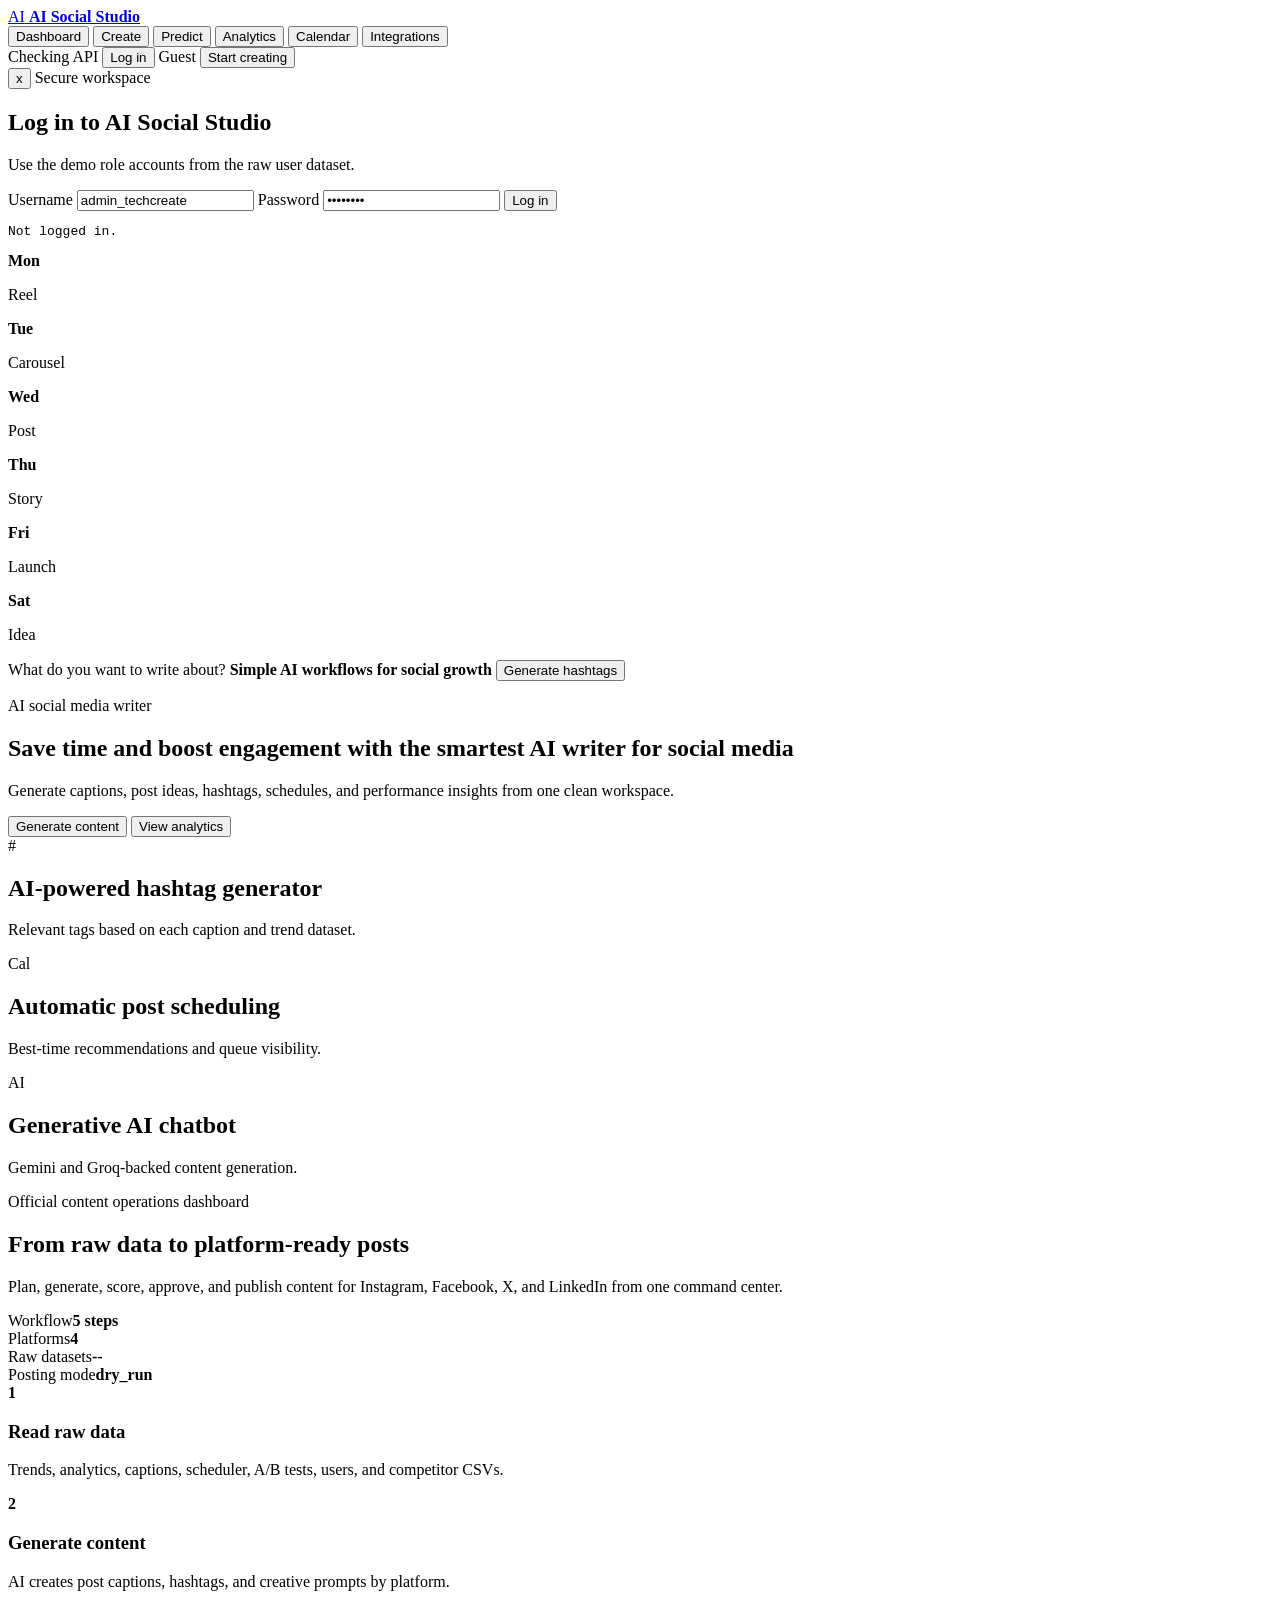
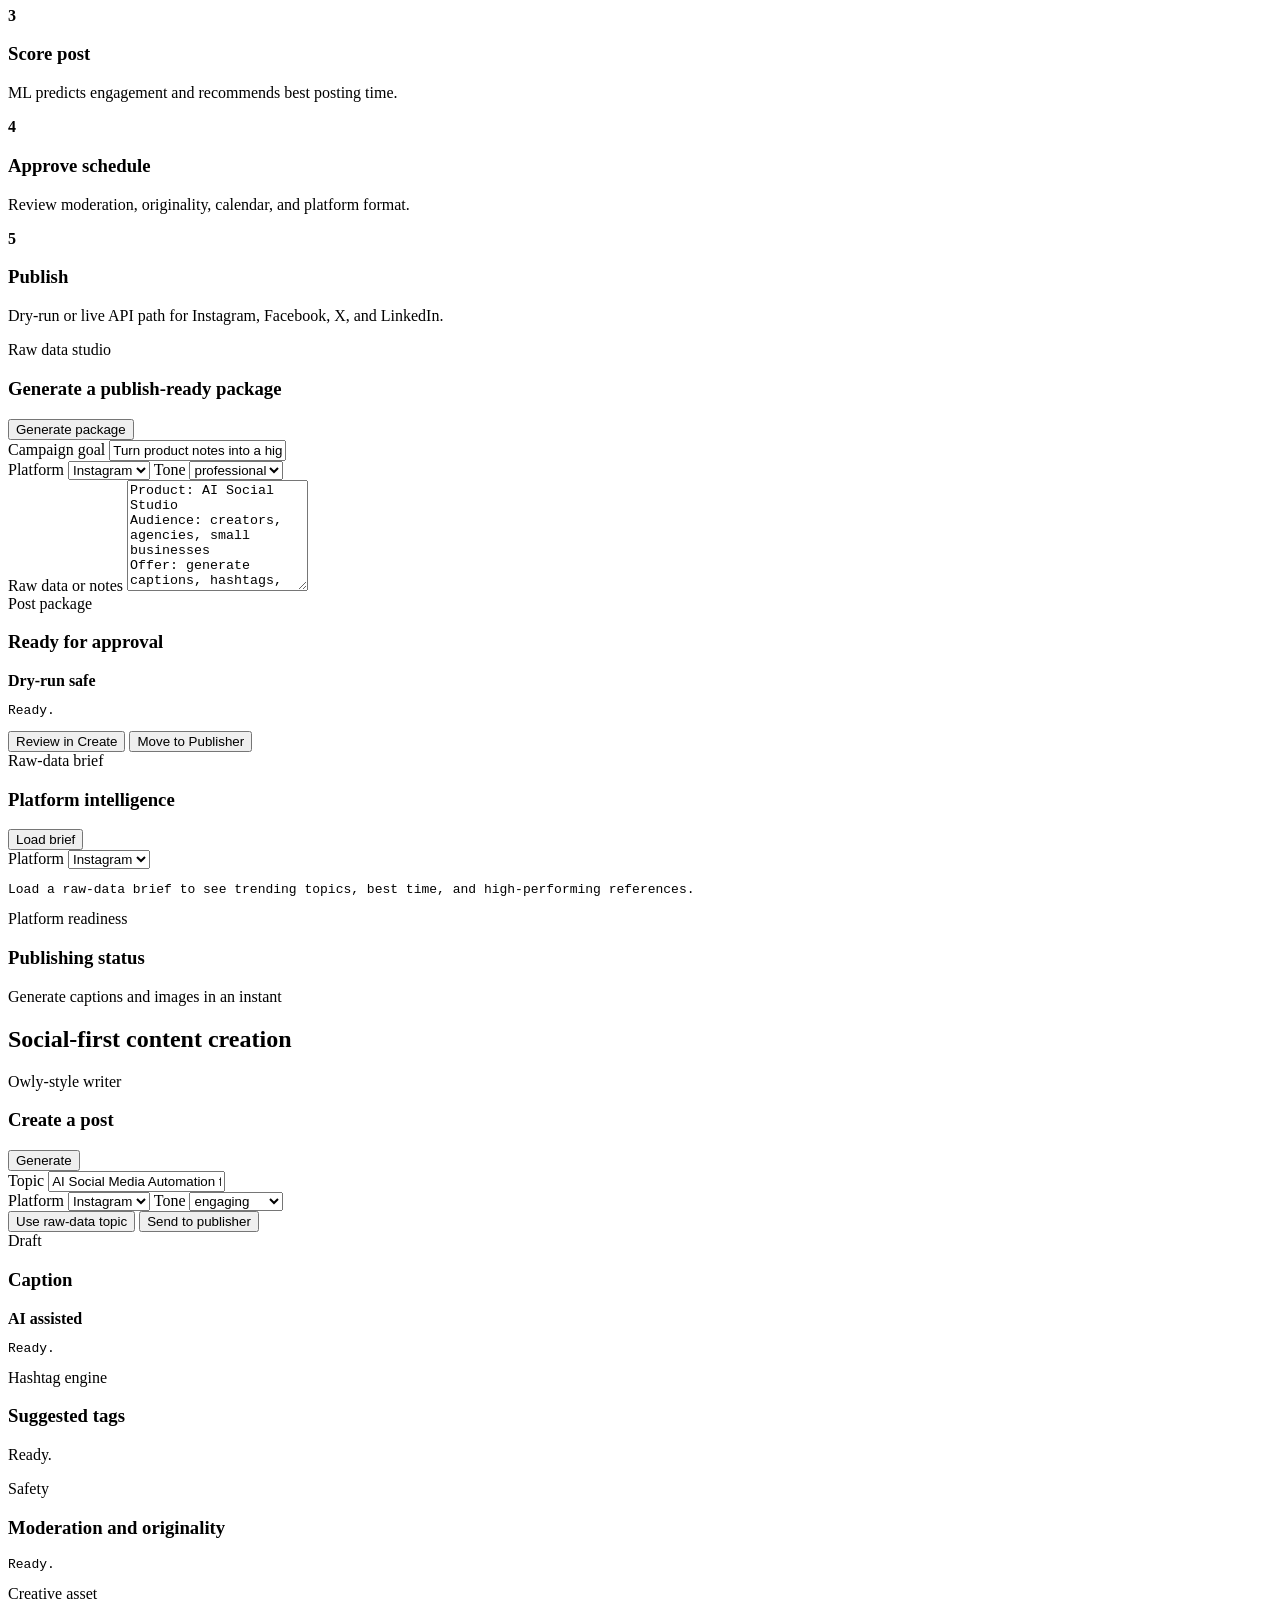
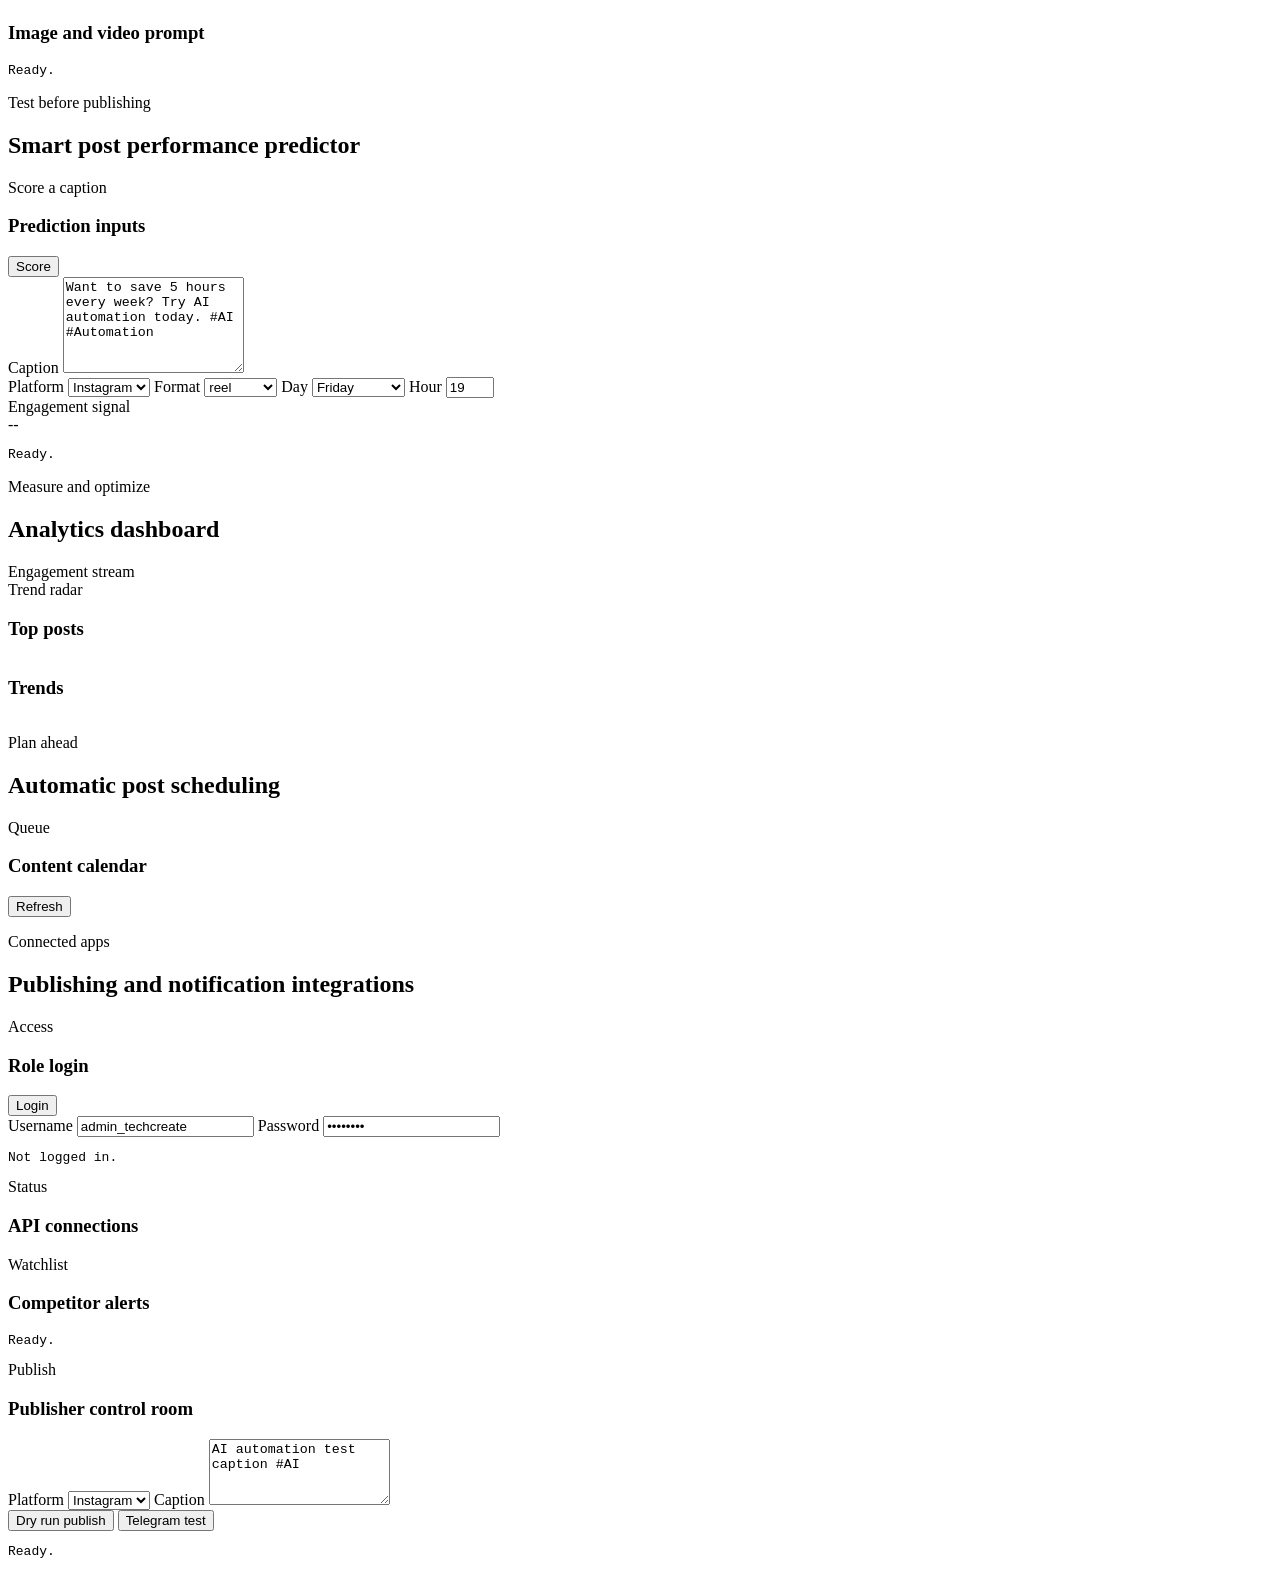
==== frontend/index.html @ d2c16a40 "Update dashboard raw-data publishing workflow" ====
<!doctype html>
<html lang="en">
  <head>
    <meta charset="utf-8" />
    <meta name="viewport" content="width=device-width, initial-scale=1" />
    <title>AI Social Media Automation</title>
    <link rel="stylesheet" href="/static/styles.css" />
  </head>
  <body>
    <header class="topbar">
      <a class="brand" href="#generate" aria-label="AI Social Studio">
        <span class="brand-mark">AI</span>
        <strong>AI Social Studio</strong>
      </a>
      <nav class="tabs" aria-label="Workspace tabs">
        <button class="tab active" data-tab="dashboard">Dashboard</button>
        <button class="tab" data-tab="generate">Create</button>
        <button class="tab" data-tab="predict">Predict</button>
        <button class="tab" data-tab="analytics">Analytics</button>
        <button class="tab" data-tab="calendar">Calendar</button>
        <button class="tab" data-tab="admin">Integrations</button>
      </nav>
      <div class="top-actions">
        <span class="api-pill" id="apiStatus">Checking API</span>
        <button class="ghost small" id="loginOpen">Log in</button>
        <span class="user-pill" id="userPill">Guest</span>
        <button class="primary-link" data-jump="generate">Start creating</button>
      </div>
    </header>

    <section class="login-modal" id="loginModal" aria-hidden="true">
      <form class="login-card" id="topLoginForm">
        <button type="button" class="close-login" id="loginClose" aria-label="Close login">x</button>
        <span class="label">Secure workspace</span>
        <h2>Log in to AI Social Studio</h2>
        <p>Use the demo role accounts from the raw user dataset.</p>
        <label>
          Username
          <input name="username" value="admin_techcreate" />
        </label>
        <label>
          Password
          <input name="password" type="password" value="admin123" />
        </label>
        <button type="submit" class="cta">Log in</button>
        <pre id="topLoginOutput">Not logged in.</pre>
      </form>
    </section>

    <main>
      <section class="hero">
        <div class="hero-art" aria-hidden="true">
          <div class="calendar-board">
            <div class="mini-toolbar">
              <span></span><span></span><span></span>
            </div>
            <div class="calendar-grid">
              <article><strong>Mon</strong><p>Reel</p></article>
              <article><strong>Tue</strong><p>Carousel</p></article>
              <article><strong>Wed</strong><p>Post</p></article>
              <article><strong>Thu</strong><p>Story</p></article>
              <article><strong>Fri</strong><p>Launch</p></article>
              <article><strong>Sat</strong><p>Idea</p></article>
            </div>
          </div>
          <div class="composer-card">
            <span>What do you want to write about?</span>
            <strong>Simple AI workflows for social growth</strong>
            <button>Generate hashtags</button>
          </div>
        </div>
        <div class="hero-copy">
          <p class="eyebrow">AI social media writer</p>
          <h1>Save time and boost engagement with the smartest AI writer for social media</h1>
          <p>
            Generate captions, post ideas, hashtags, schedules, and performance insights from one clean workspace.
          </p>
          <div class="hero-actions">
            <button class="cta" data-jump="generate">Generate content</button>
            <button class="ghost" data-jump="analytics">View analytics</button>
          </div>
        </div>
      </section>

      <section class="feature-strip" aria-label="Core tools">
        <article>
          <span class="feature-icon">#</span>
          <h2>AI-powered hashtag generator</h2>
          <p>Relevant tags based on each caption and trend dataset.</p>
        </article>
        <article>
          <span class="feature-icon">Cal</span>
          <h2>Automatic post scheduling</h2>
          <p>Best-time recommendations and queue visibility.</p>
        </article>
        <article>
          <span class="feature-icon">AI</span>
          <h2>Generative AI chatbot</h2>
          <p>Gemini and Groq-backed content generation.</p>
        </article>
      </section>

      <section class="workspace active" id="dashboard">
        <div class="section-title">
          <p class="eyebrow">Official content operations dashboard</p>
          <h2>From raw data to platform-ready posts</h2>
          <p>Plan, generate, score, approve, and publish content for Instagram, Facebook, X, and LinkedIn from one command center.</p>
        </div>
        <div class="metric-strip">
          <article class="metric"><span>Workflow</span><strong>5 steps</strong><em></em></article>
          <article class="metric"><span>Platforms</span><strong>4</strong><em></em></article>
          <article class="metric"><span>Raw datasets</span><strong id="datasetCount">--</strong><em></em></article>
          <article class="metric"><span>Posting mode</span><strong id="postingMode">dry_run</strong><em></em></article>
        </div>
        <div class="workflow-grid">
          <article class="workflow-card"><b>1</b><h3>Read raw data</h3><p>Trends, analytics, captions, scheduler, A/B tests, users, and competitor CSVs.</p></article>
          <article class="workflow-card"><b>2</b><h3>Generate content</h3><p>AI creates post captions, hashtags, and creative prompts by platform.</p></article>
          <article class="workflow-card"><b>3</b><h3>Score post</h3><p>ML predicts engagement and recommends best posting time.</p></article>
          <article class="workflow-card"><b>4</b><h3>Approve schedule</h3><p>Review moderation, originality, calendar, and platform format.</p></article>
          <article class="workflow-card"><b>5</b><h3>Publish</h3><p>Dry-run or live API path for Instagram, Facebook, X, and LinkedIn.</p></article>
        </div>
        <div class="split-grid command-grid">
          <form class="tool-card form-card command-card" id="rawPostForm">
            <div class="card-head">
              <div>
                <span>Raw data studio</span>
                <h3>Generate a publish-ready package</h3>
              </div>
              <button type="submit" class="cta small">Generate package</button>
            </div>
            <label>
              Campaign goal
              <input name="campaign_goal" value="Turn product notes into a high-engagement social post" />
            </label>
            <div class="grid-2">
              <label>
                Platform
                <select name="platform">
                  <option>Instagram</option>
                  <option>Facebook</option>
                  <option>X</option>
                  <option>LinkedIn</option>
                </select>
              </label>
              <label>
                Tone
                <select name="tone">
                  <option>professional</option>
                  <option>engaging</option>
                  <option>casual</option>
                  <option>motivational</option>
                </select>
              </label>
            </div>
            <label>
              Raw data or notes
              <textarea name="raw_text" rows="7">Product: AI Social Studio
Audience: creators, agencies, small businesses
Offer: generate captions, hashtags, image prompts, best posting time, and dry-run publishing from raw campaign notes
Proof: saves planning time and uses analytics/trend CSV data</textarea>
            </label>
          </form>
          <article class="tool-card output-card command-output">
            <div class="card-head">
              <div>
                <span>Post package</span>
                <h3>Ready for approval</h3>
              </div>
              <b class="status-chip">Dry-run safe</b>
            </div>
            <pre id="rawPostOutput">Ready.</pre>
            <div class="inline-actions package-actions">
              <button type="button" class="ghost small" id="reviewPackageButton">Review in Create</button>
              <button type="button" class="ghost small" id="publishPackageButton">Move to Publisher</button>
            </div>
          </article>
        </div>
        <div class="split-grid dashboard-split">
          <article class="tool-card">
            <div class="card-head">
              <div>
                <span>Raw-data brief</span>
                <h3>Platform intelligence</h3>
              </div>
              <button id="loadBriefButton" class="cta small">Load brief</button>
            </div>
            <label>
              Platform
              <select id="briefPlatform">
                <option>Instagram</option>
                <option>Facebook</option>
                <option>X</option>
                <option>LinkedIn</option>
              </select>
            </label>
            <pre id="briefOutput">Load a raw-data brief to see trending topics, best time, and high-performing references.</pre>
          </article>
          <article class="tool-card">
            <span class="label">Platform readiness</span>
            <h3>Publishing status</h3>
            <div class="platform-grid" id="platformReadiness"></div>
          </article>
        </div>
      </section>

      <section class="workspace" id="generate">
        <div class="section-title">
          <p class="eyebrow">Generate captions and images in an instant</p>
          <h2>Social-first content creation</h2>
        </div>
        <div class="split-grid">
          <form class="tool-card form-card" id="generateForm">
            <div class="card-head">
              <div>
                <span>Owly-style writer</span>
                <h3>Create a post</h3>
              </div>
              <button type="submit" class="cta small">Generate</button>
            </div>
            <label>
              Topic
              <input name="topic" value="AI Social Media Automation for creators" required />
            </label>
            <div class="grid-2">
              <label>
                Platform
                <select name="platform">
                  <option>Instagram</option>
                  <option>Facebook</option>
                  <option>X</option>
                  <option>LinkedIn</option>
                </select>
              </label>
              <label>
                Tone
                <select name="tone">
                  <option>engaging</option>
                  <option>professional</option>
                  <option>casual</option>
                  <option>motivational</option>
                </select>
              </label>
            </div>
            <div class="inline-actions">
              <button type="button" class="ghost small" id="useBriefButton">Use raw-data topic</button>
              <button type="button" class="ghost small" id="copyToPublisherButton">Send to publisher</button>
            </div>
          </form>

          <article class="tool-card output-card">
            <div class="card-head">
              <div>
                <span>Draft</span>
                <h3>Caption</h3>
              </div>
              <b class="status-chip">AI assisted</b>
            </div>
            <pre id="captionOutput">Ready.</pre>
          </article>
        </div>

        <div class="card-grid">
          <article class="tool-card">
            <span class="label">Hashtag engine</span>
            <h3>Suggested tags</h3>
            <p id="hashtagOutput">Ready.</p>
          </article>
          <article class="tool-card">
            <span class="label">Safety</span>
            <h3>Moderation and originality</h3>
            <pre id="safetyOutput">Ready.</pre>
          </article>
          <article class="tool-card wide">
            <span class="label">Creative asset</span>
            <h3>Image and video prompt</h3>
            <pre id="imagePromptOutput">Ready.</pre>
          </article>
        </div>
      </section>

      <section class="workspace" id="predict">
        <div class="section-title">
          <p class="eyebrow">Test before publishing</p>
          <h2>Smart post performance predictor</h2>
        </div>
        <div class="split-grid">
          <form class="tool-card form-card" id="predictForm">
            <div class="card-head">
              <div>
                <span>Score a caption</span>
                <h3>Prediction inputs</h3>
              </div>
              <button type="submit" class="cta small">Score</button>
            </div>
            <label>
              Caption
              <textarea name="caption" rows="6">Want to save 5 hours every week? Try AI automation today. #AI #Automation</textarea>
            </label>
            <div class="grid-4">
              <label>
                Platform
                <select name="platform">
                  <option>Instagram</option>
                  <option>Facebook</option>
                  <option>X</option>
                  <option>LinkedIn</option>
                </select>
              </label>
              <label>
                Format
                <select name="content_type">
                  <option>reel</option>
                  <option>carousel</option>
                  <option>image</option>
                  <option>video</option>
                  <option>text</option>
                </select>
              </label>
              <label>
                Day
                <select name="day_of_week">
                  <option>Friday</option>
                  <option>Monday</option>
                  <option>Tuesday</option>
                  <option>Wednesday</option>
                  <option>Thursday</option>
                  <option>Saturday</option>
                  <option>Sunday</option>
                </select>
              </label>
              <label>
                Hour
                <input name="hour_posted" type="number" min="0" max="23" value="19" />
              </label>
            </div>
          </form>
          <article class="tool-card score-card">
            <span class="label">Engagement signal</span>
            <div class="score-ring" id="predictionGauge"><span>--</span></div>
            <pre id="predictionOutput">Ready.</pre>
          </article>
        </div>
      </section>

      <section class="workspace" id="analytics">
        <div class="section-title">
          <p class="eyebrow">Measure and optimize</p>
          <h2>Analytics dashboard</h2>
        </div>
        <div class="metric-strip" id="metricStrip"></div>
        <div class="split-grid">
          <article class="tool-card">
            <span class="label">Engagement stream</span>
            <div class="bar-visual" id="engagementBars"></div>
          </article>
          <article class="tool-card">
            <span class="label">Trend radar</span>
            <div class="trend-cloud" id="trendCloud"></div>
          </article>
        </div>
        <div class="card-grid">
          <article class="tool-card wide">
            <h3>Top posts</h3>
            <div class="table-wrap"><table id="topPostsTable"></table></div>
          </article>
          <article class="tool-card wide">
            <h3>Trends</h3>
            <div class="table-wrap"><table id="trendsTable"></table></div>
          </article>
        </div>
      </section>

      <section class="workspace" id="calendar">
        <div class="section-title">
          <p class="eyebrow">Plan ahead</p>
          <h2>Automatic post scheduling</h2>
        </div>
        <article class="tool-card">
          <div class="card-head">
            <div>
              <span>Queue</span>
              <h3>Content calendar</h3>
            </div>
            <button id="refreshCalendar" class="ghost small">Refresh</button>
          </div>
          <div class="calendar-lane" id="calendarLane"></div>
          <div class="table-wrap"><table id="calendarTable"></table></div>
        </article>
      </section>

      <section class="workspace" id="admin">
        <div class="section-title">
          <p class="eyebrow">Connected apps</p>
          <h2>Publishing and notification integrations</h2>
        </div>
        <div class="card-grid">
          <form class="tool-card" id="loginForm">
            <div class="card-head">
              <div>
                <span>Access</span>
                <h3>Role login</h3>
              </div>
              <button type="submit" class="cta small">Login</button>
            </div>
            <div class="grid-2">
              <label>
                Username
                <input name="username" value="admin_techcreate" />
              </label>
              <label>
                Password
                <input name="password" type="password" value="admin123" />
              </label>
            </div>
            <pre id="loginOutput">Not logged in.</pre>
          </form>
          <article class="tool-card">
            <span class="label">Status</span>
            <h3>API connections</h3>
            <div class="integration-grid" id="integrationStatus"></div>
          </article>
          <article class="tool-card">
            <span class="label">Watchlist</span>
            <h3>Competitor alerts</h3>
            <pre id="competitorOutput">Ready.</pre>
          </article>
          <article class="tool-card wide">
            <span class="label">Publish</span>
            <h3>Publisher control room</h3>
            <label>
              Platform
              <select id="publishPlatform">
                <option>Instagram</option>
                <option>Facebook</option>
                <option>X</option>
                <option>LinkedIn</option>
              </select>
            </label>
            <label>
              Caption
              <textarea id="publishCaption" rows="4">AI automation test caption #AI</textarea>
            </label>
            <div class="inline-actions">
              <button id="publishButton" class="cta small">Dry run publish</button>
              <button id="telegramButton" class="ghost small">Telegram test</button>
            </div>
            <pre id="publishOutput">Ready.</pre>
          </article>
        </div>
      </section>
    </main>

    <script src="/static/app.js"></script>
  </body>
</html>
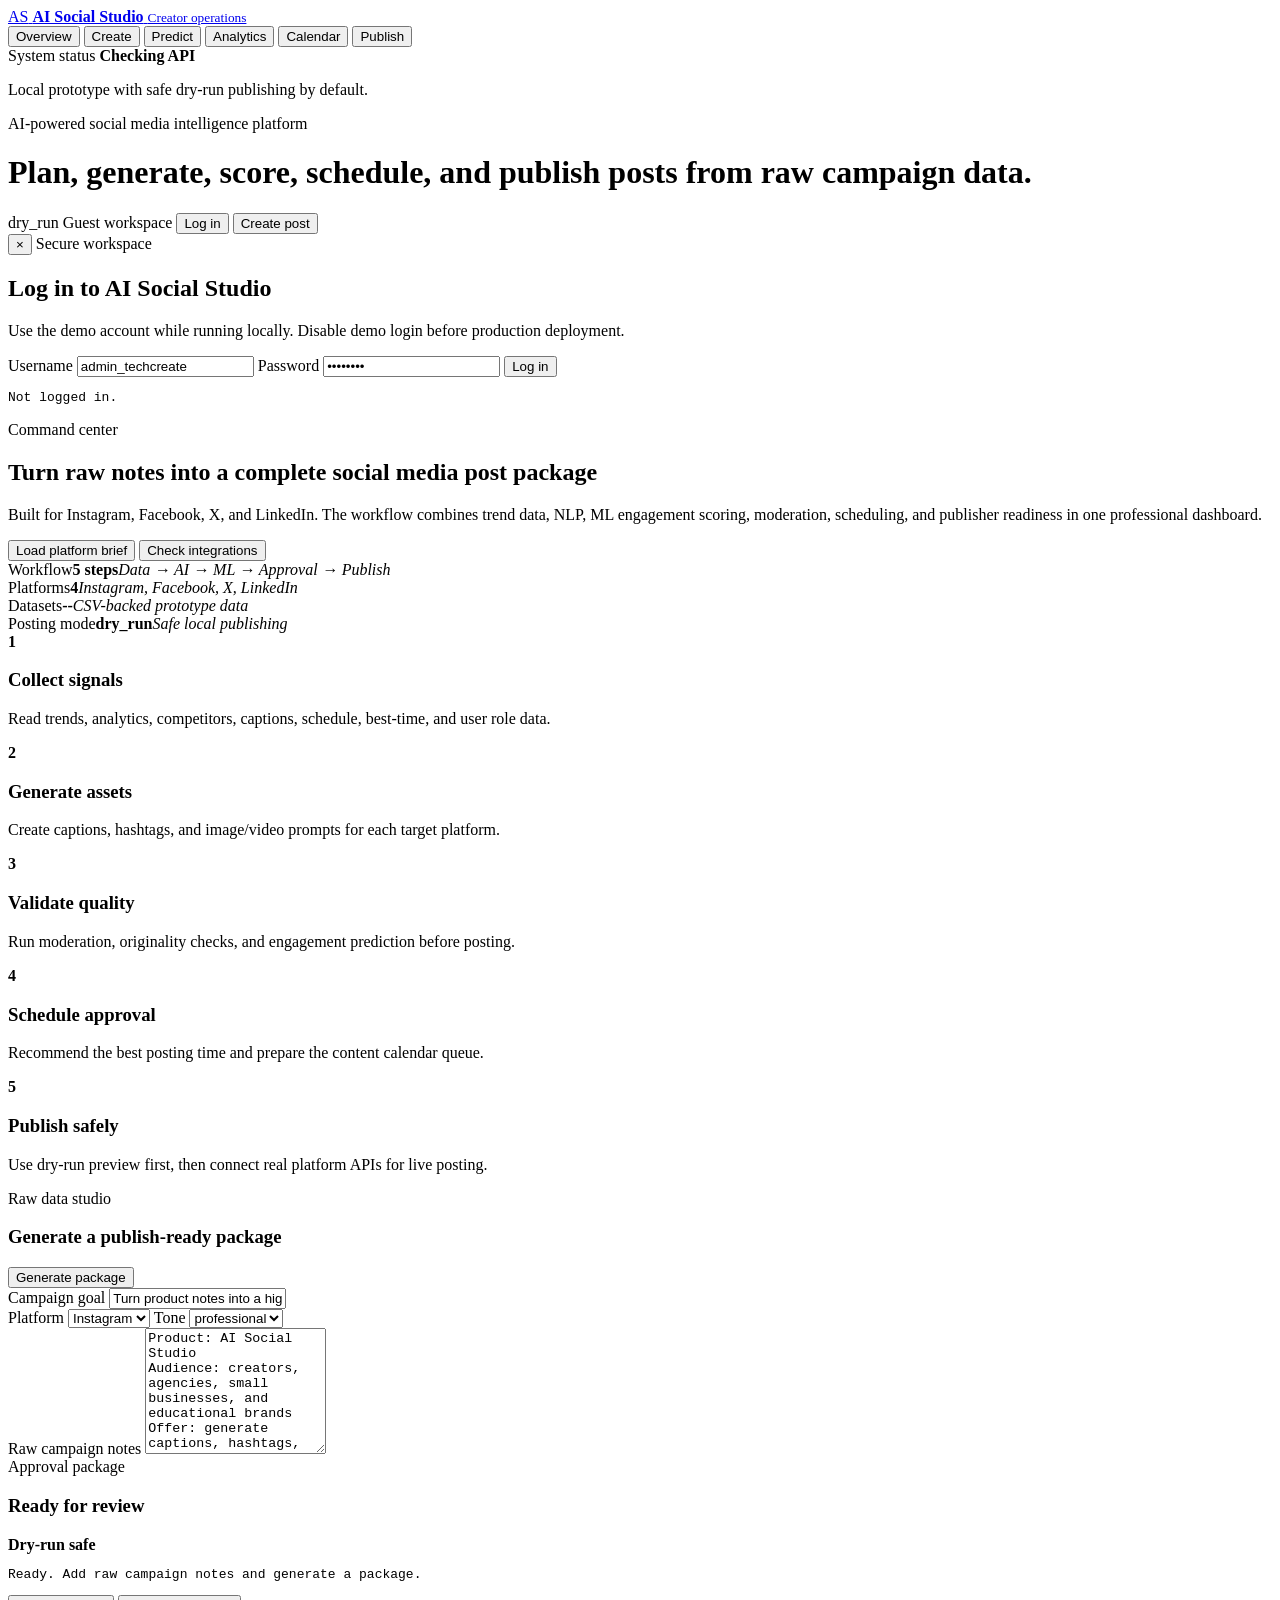
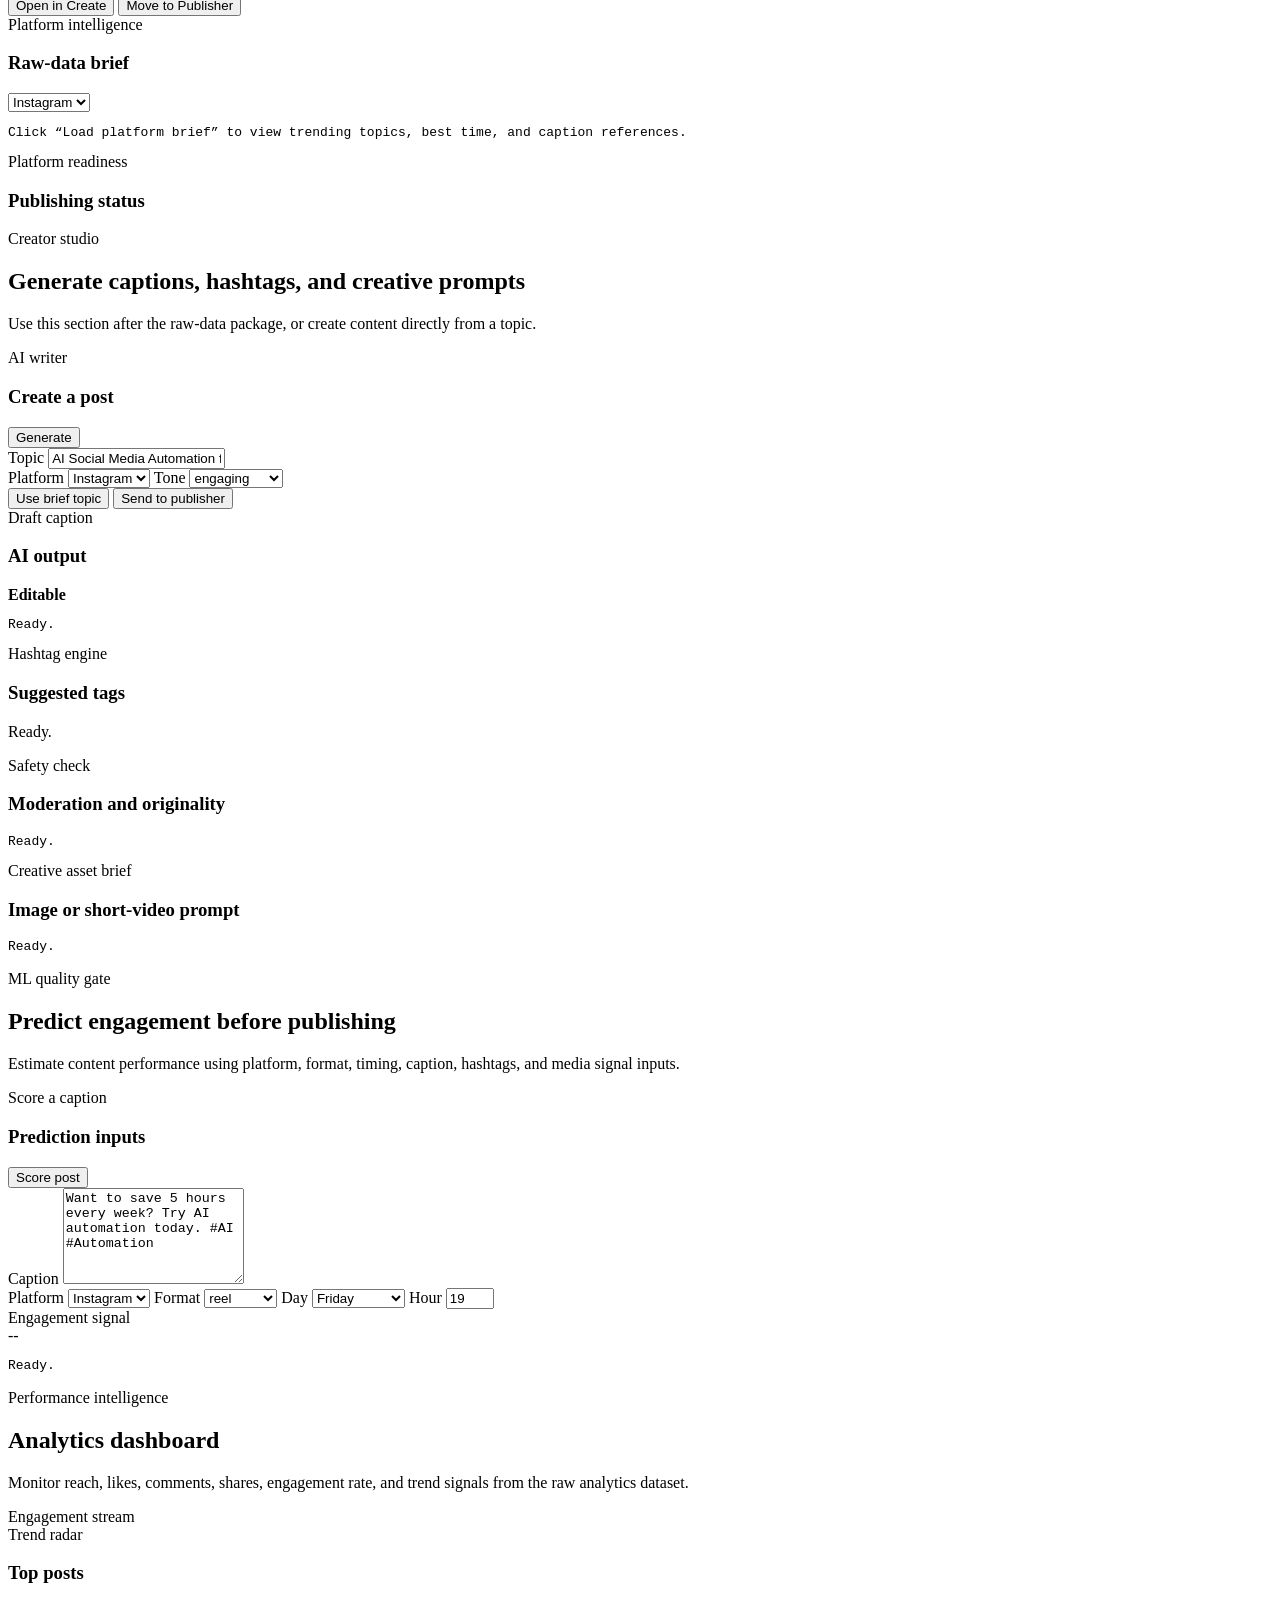
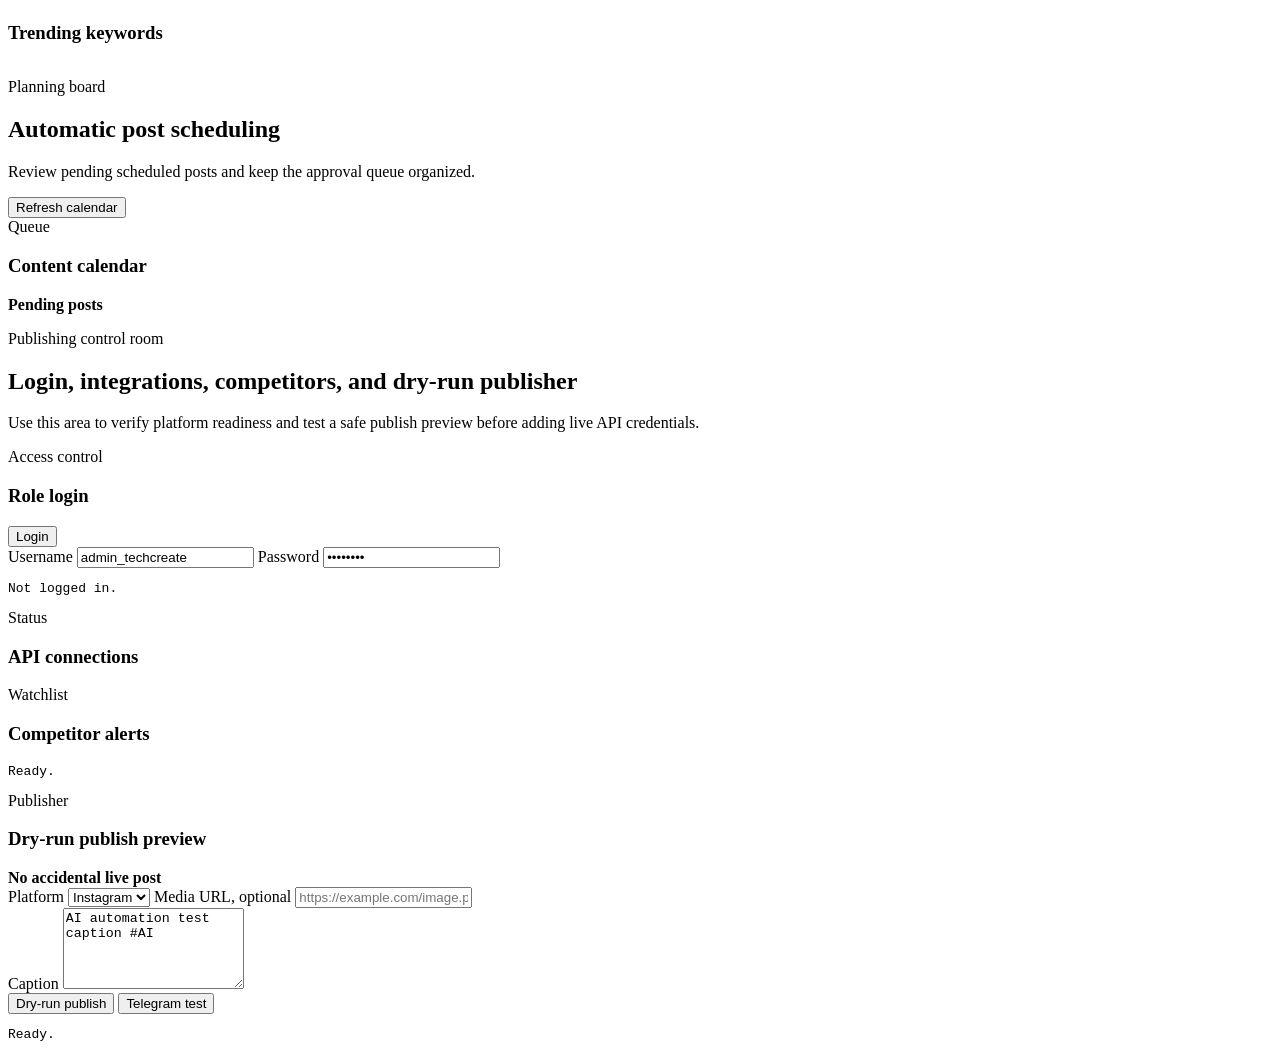
==== commit 5c2c5cd7: "Redesign frontend as professional social media workspace" ====
--- a/frontend/index.html
+++ b/frontend/index.html
@@ -3,452 +3,452 @@
   <head>
     <meta charset="utf-8" />
     <meta name="viewport" content="width=device-width, initial-scale=1" />
-    <title>AI Social Media Automation</title>
+    <title>AI Social Studio | Social Media Automation Workspace</title>
+    <meta
+      name="description"
+      content="AI-powered social media content creation, trend analysis, engagement prediction, scheduling, and publishing dashboard."
+    />
     <link rel="stylesheet" href="/static/styles.css" />
   </head>
   <body>
-    <header class="topbar">
-      <a class="brand" href="#generate" aria-label="AI Social Studio">
-        <span class="brand-mark">AI</span>
-        <strong>AI Social Studio</strong>
-      </a>
-      <nav class="tabs" aria-label="Workspace tabs">
-        <button class="tab active" data-tab="dashboard">Dashboard</button>
-        <button class="tab" data-tab="generate">Create</button>
-        <button class="tab" data-tab="predict">Predict</button>
-        <button class="tab" data-tab="analytics">Analytics</button>
-        <button class="tab" data-tab="calendar">Calendar</button>
-        <button class="tab" data-tab="admin">Integrations</button>
-      </nav>
-      <div class="top-actions">
-        <span class="api-pill" id="apiStatus">Checking API</span>
-        <button class="ghost small" id="loginOpen">Log in</button>
-        <span class="user-pill" id="userPill">Guest</span>
-        <button class="primary-link" data-jump="generate">Start creating</button>
-      </div>
-    </header>
-
-    <section class="login-modal" id="loginModal" aria-hidden="true">
-      <form class="login-card" id="topLoginForm">
-        <button type="button" class="close-login" id="loginClose" aria-label="Close login">x</button>
-        <span class="label">Secure workspace</span>
-        <h2>Log in to AI Social Studio</h2>
-        <p>Use the demo role accounts from the raw user dataset.</p>
-        <label>
-          Username
-          <input name="username" value="admin_techcreate" />
-        </label>
-        <label>
-          Password
-          <input name="password" type="password" value="admin123" />
-        </label>
-        <button type="submit" class="cta">Log in</button>
-        <pre id="topLoginOutput">Not logged in.</pre>
-      </form>
-    </section>
-
-    <main>
-      <section class="hero">
-        <div class="hero-art" aria-hidden="true">
-          <div class="calendar-board">
-            <div class="mini-toolbar">
-              <span></span><span></span><span></span>
+    <div class="app-shell">
+      <aside class="sidebar" aria-label="Main navigation">
+        <a class="brand" href="#dashboard" aria-label="AI Social Studio">
+          <span class="brand-mark">AS</span>
+          <span>
+            <strong>AI Social Studio</strong>
+            <small>Creator operations</small>
+          </span>
+        </a>
+
+        <nav class="tabs">
+          <button class="tab active" data-tab="dashboard"><span>Overview</span></button>
+          <button class="tab" data-tab="generate"><span>Create</span></button>
+          <button class="tab" data-tab="predict"><span>Predict</span></button>
+          <button class="tab" data-tab="analytics"><span>Analytics</span></button>
+          <button class="tab" data-tab="calendar"><span>Calendar</span></button>
+          <button class="tab" data-tab="admin"><span>Publish</span></button>
+        </nav>
+
+        <div class="sidebar-card">
+          <span class="label">System status</span>
+          <strong id="apiStatus">Checking API</strong>
+          <p>Local prototype with safe dry-run publishing by default.</p>
+        </div>
+      </aside>
+
+      <main class="main-panel">
+        <header class="topbar">
+          <div>
+            <p class="eyebrow">AI-powered social media intelligence platform</p>
+            <h1>Plan, generate, score, schedule, and publish posts from raw campaign data.</h1>
+          </div>
+          <div class="top-actions">
+            <span class="status-pill" id="postingModeBadge">dry_run</span>
+            <span class="user-pill" id="userPill">Guest workspace</span>
+            <button class="ghost small" id="loginOpen">Log in</button>
+            <button class="cta small" data-jump="generate">Create post</button>
+          </div>
+        </header>
+
+        <section class="login-modal" id="loginModal" aria-hidden="true">
+          <form class="login-card" id="topLoginForm">
+            <button type="button" class="close-login" id="loginClose" aria-label="Close login">×</button>
+            <span class="label">Secure workspace</span>
+            <h2>Log in to AI Social Studio</h2>
+            <p>Use the demo account while running locally. Disable demo login before production deployment.</p>
+            <label>
+              Username
+              <input name="username" value="admin_techcreate" autocomplete="username" />
+            </label>
+            <label>
+              Password
+              <input name="password" type="password" value="admin123" autocomplete="current-password" />
+            </label>
+            <button type="submit" class="cta full">Log in</button>
+            <pre id="topLoginOutput">Not logged in.</pre>
+          </form>
+        </section>
+
+        <section class="workspace active" id="dashboard">
+          <div class="section-title split-title">
+            <div>
+              <p class="eyebrow">Command center</p>
+              <h2>Turn raw notes into a complete social media post package</h2>
+              <p>
+                Built for Instagram, Facebook, X, and LinkedIn. The workflow combines trend data, NLP, ML engagement scoring,
+                moderation, scheduling, and publisher readiness in one professional dashboard.
+              </p>
             </div>
-            <div class="calendar-grid">
-              <article><strong>Mon</strong><p>Reel</p></article>
-              <article><strong>Tue</strong><p>Carousel</p></article>
-              <article><strong>Wed</strong><p>Post</p></article>
-              <article><strong>Thu</strong><p>Story</p></article>
-              <article><strong>Fri</strong><p>Launch</p></article>
-              <article><strong>Sat</strong><p>Idea</p></article>
+            <div class="quick-actions">
+              <button class="ghost small" id="loadBriefButton">Load platform brief</button>
+              <button class="cta small" data-jump="admin">Check integrations</button>
             </div>
           </div>
-          <div class="composer-card">
-            <span>What do you want to write about?</span>
-            <strong>Simple AI workflows for social growth</strong>
-            <button>Generate hashtags</button>
-          </div>
-        </div>
-        <div class="hero-copy">
-          <p class="eyebrow">AI social media writer</p>
-          <h1>Save time and boost engagement with the smartest AI writer for social media</h1>
-          <p>
-            Generate captions, post ideas, hashtags, schedules, and performance insights from one clean workspace.
-          </p>
-          <div class="hero-actions">
-            <button class="cta" data-jump="generate">Generate content</button>
-            <button class="ghost" data-jump="analytics">View analytics</button>
-          </div>
-        </div>
-      </section>
-
-      <section class="feature-strip" aria-label="Core tools">
-        <article>
-          <span class="feature-icon">#</span>
-          <h2>AI-powered hashtag generator</h2>
-          <p>Relevant tags based on each caption and trend dataset.</p>
-        </article>
-        <article>
-          <span class="feature-icon">Cal</span>
-          <h2>Automatic post scheduling</h2>
-          <p>Best-time recommendations and queue visibility.</p>
-        </article>
-        <article>
-          <span class="feature-icon">AI</span>
-          <h2>Generative AI chatbot</h2>
-          <p>Gemini and Groq-backed content generation.</p>
-        </article>
-      </section>
-
-      <section class="workspace active" id="dashboard">
-        <div class="section-title">
-          <p class="eyebrow">Official content operations dashboard</p>
-          <h2>From raw data to platform-ready posts</h2>
-          <p>Plan, generate, score, approve, and publish content for Instagram, Facebook, X, and LinkedIn from one command center.</p>
-        </div>
-        <div class="metric-strip">
-          <article class="metric"><span>Workflow</span><strong>5 steps</strong><em></em></article>
-          <article class="metric"><span>Platforms</span><strong>4</strong><em></em></article>
-          <article class="metric"><span>Raw datasets</span><strong id="datasetCount">--</strong><em></em></article>
-          <article class="metric"><span>Posting mode</span><strong id="postingMode">dry_run</strong><em></em></article>
-        </div>
-        <div class="workflow-grid">
-          <article class="workflow-card"><b>1</b><h3>Read raw data</h3><p>Trends, analytics, captions, scheduler, A/B tests, users, and competitor CSVs.</p></article>
-          <article class="workflow-card"><b>2</b><h3>Generate content</h3><p>AI creates post captions, hashtags, and creative prompts by platform.</p></article>
-          <article class="workflow-card"><b>3</b><h3>Score post</h3><p>ML predicts engagement and recommends best posting time.</p></article>
-          <article class="workflow-card"><b>4</b><h3>Approve schedule</h3><p>Review moderation, originality, calendar, and platform format.</p></article>
-          <article class="workflow-card"><b>5</b><h3>Publish</h3><p>Dry-run or live API path for Instagram, Facebook, X, and LinkedIn.</p></article>
-        </div>
-        <div class="split-grid command-grid">
-          <form class="tool-card form-card command-card" id="rawPostForm">
-            <div class="card-head">
-              <div>
-                <span>Raw data studio</span>
-                <h3>Generate a publish-ready package</h3>
-              </div>
-              <button type="submit" class="cta small">Generate package</button>
-            </div>
-            <label>
-              Campaign goal
-              <input name="campaign_goal" value="Turn product notes into a high-engagement social post" />
-            </label>
-            <div class="grid-2">
+
+          <div class="metric-strip">
+            <article class="metric"><span>Workflow</span><strong>5 steps</strong><em>Data → AI → ML → Approval → Publish</em></article>
+            <article class="metric"><span>Platforms</span><strong>4</strong><em>Instagram, Facebook, X, LinkedIn</em></article>
+            <article class="metric"><span>Datasets</span><strong id="datasetCount">--</strong><em>CSV-backed prototype data</em></article>
+            <article class="metric"><span>Posting mode</span><strong id="postingMode">dry_run</strong><em>Safe local publishing</em></article>
+          </div>
+
+          <div class="workflow-grid">
+            <article class="workflow-card"><b>1</b><h3>Collect signals</h3><p>Read trends, analytics, competitors, captions, schedule, best-time, and user role data.</p></article>
+            <article class="workflow-card"><b>2</b><h3>Generate assets</h3><p>Create captions, hashtags, and image/video prompts for each target platform.</p></article>
+            <article class="workflow-card"><b>3</b><h3>Validate quality</h3><p>Run moderation, originality checks, and engagement prediction before posting.</p></article>
+            <article class="workflow-card"><b>4</b><h3>Schedule approval</h3><p>Recommend the best posting time and prepare the content calendar queue.</p></article>
+            <article class="workflow-card"><b>5</b><h3>Publish safely</h3><p>Use dry-run preview first, then connect real platform APIs for live posting.</p></article>
+          </div>
+
+          <div class="split-grid command-grid">
+            <form class="tool-card form-card command-card" id="rawPostForm">
+              <div class="card-head">
+                <div>
+                  <span>Raw data studio</span>
+                  <h3>Generate a publish-ready package</h3>
+                </div>
+                <button type="submit" class="cta small">Generate package</button>
+              </div>
               <label>
-                Platform
-                <select name="platform">
+                Campaign goal
+                <input name="campaign_goal" value="Turn product notes into a high-engagement social post" />
+              </label>
+              <div class="grid-2">
+                <label>
+                  Platform
+                  <select name="platform">
+                    <option>Instagram</option>
+                    <option>Facebook</option>
+                    <option>X</option>
+                    <option>LinkedIn</option>
+                  </select>
+                </label>
+                <label>
+                  Tone
+                  <select name="tone">
+                    <option>professional</option>
+                    <option>engaging</option>
+                    <option>casual</option>
+                    <option>motivational</option>
+                  </select>
+                </label>
+              </div>
+              <label>
+                Raw campaign notes
+                <textarea name="raw_text" rows="8">Product: AI Social Studio
+Audience: creators, agencies, small businesses, and educational brands
+Offer: generate captions, hashtags, image prompts, best posting time, and dry-run publishing from raw notes
+Proof: uses analytics and trend datasets to save planning time and improve content consistency</textarea>
+              </label>
+            </form>
+
+            <article class="tool-card output-card command-output">
+              <div class="card-head">
+                <div>
+                  <span>Approval package</span>
+                  <h3>Ready for review</h3>
+                </div>
+                <b class="status-chip">Dry-run safe</b>
+              </div>
+              <pre id="rawPostOutput">Ready. Add raw campaign notes and generate a package.</pre>
+              <div class="inline-actions package-actions">
+                <button type="button" class="ghost small" id="reviewPackageButton">Open in Create</button>
+                <button type="button" class="ghost small" id="publishPackageButton">Move to Publisher</button>
+              </div>
+            </article>
+          </div>
+
+          <div class="split-grid dashboard-split">
+            <article class="tool-card">
+              <div class="card-head">
+                <div>
+                  <span>Platform intelligence</span>
+                  <h3>Raw-data brief</h3>
+                </div>
+                <select id="briefPlatform" class="compact-select">
                   <option>Instagram</option>
                   <option>Facebook</option>
                   <option>X</option>
                   <option>LinkedIn</option>
                 </select>
+              </div>
+              <pre id="briefOutput">Click “Load platform brief” to view trending topics, best time, and caption references.</pre>
+            </article>
+            <article class="tool-card">
+              <span class="label">Platform readiness</span>
+              <h3>Publishing status</h3>
+              <div class="platform-grid" id="platformReadiness"></div>
+            </article>
+          </div>
+        </section>
+
+        <section class="workspace" id="generate">
+          <div class="section-title">
+            <p class="eyebrow">Creator studio</p>
+            <h2>Generate captions, hashtags, and creative prompts</h2>
+            <p>Use this section after the raw-data package, or create content directly from a topic.</p>
+          </div>
+          <div class="split-grid">
+            <form class="tool-card form-card" id="generateForm">
+              <div class="card-head">
+                <div>
+                  <span>AI writer</span>
+                  <h3>Create a post</h3>
+                </div>
+                <button type="submit" class="cta small">Generate</button>
+              </div>
+              <label>
+                Topic
+                <input name="topic" value="AI Social Media Automation for creators" required />
               </label>
+              <div class="grid-2">
+                <label>
+                  Platform
+                  <select name="platform">
+                    <option>Instagram</option>
+                    <option>Facebook</option>
+                    <option>X</option>
+                    <option>LinkedIn</option>
+                  </select>
+                </label>
+                <label>
+                  Tone
+                  <select name="tone">
+                    <option>engaging</option>
+                    <option>professional</option>
+                    <option>casual</option>
+                    <option>motivational</option>
+                  </select>
+                </label>
+              </div>
+              <div class="inline-actions">
+                <button type="button" class="ghost small" id="useBriefButton">Use brief topic</button>
+                <button type="button" class="ghost small" id="copyToPublisherButton">Send to publisher</button>
+              </div>
+            </form>
+
+            <article class="tool-card output-card">
+              <div class="card-head">
+                <div>
+                  <span>Draft caption</span>
+                  <h3>AI output</h3>
+                </div>
+                <b class="status-chip">Editable</b>
+              </div>
+              <pre id="captionOutput">Ready.</pre>
+            </article>
+          </div>
+
+          <div class="card-grid">
+            <article class="tool-card">
+              <span class="label">Hashtag engine</span>
+              <h3>Suggested tags</h3>
+              <p id="hashtagOutput">Ready.</p>
+            </article>
+            <article class="tool-card">
+              <span class="label">Safety check</span>
+              <h3>Moderation and originality</h3>
+              <pre id="safetyOutput">Ready.</pre>
+            </article>
+            <article class="tool-card wide">
+              <span class="label">Creative asset brief</span>
+              <h3>Image or short-video prompt</h3>
+              <pre id="imagePromptOutput">Ready.</pre>
+            </article>
+          </div>
+        </section>
+
+        <section class="workspace" id="predict">
+          <div class="section-title">
+            <p class="eyebrow">ML quality gate</p>
+            <h2>Predict engagement before publishing</h2>
+            <p>Estimate content performance using platform, format, timing, caption, hashtags, and media signal inputs.</p>
+          </div>
+          <div class="split-grid">
+            <form class="tool-card form-card" id="predictForm">
+              <div class="card-head">
+                <div>
+                  <span>Score a caption</span>
+                  <h3>Prediction inputs</h3>
+                </div>
+                <button type="submit" class="cta small">Score post</button>
+              </div>
               <label>
-                Tone
-                <select name="tone">
-                  <option>professional</option>
-                  <option>engaging</option>
-                  <option>casual</option>
-                  <option>motivational</option>
-                </select>
+                Caption
+                <textarea name="caption" rows="6">Want to save 5 hours every week? Try AI automation today. #AI #Automation</textarea>
               </label>
+              <div class="grid-4">
+                <label>
+                  Platform
+                  <select name="platform">
+                    <option>Instagram</option>
+                    <option>Facebook</option>
+                    <option>X</option>
+                    <option>LinkedIn</option>
+                  </select>
+                </label>
+                <label>
+                  Format
+                  <select name="content_type">
+                    <option>reel</option>
+                    <option>carousel</option>
+                    <option>image</option>
+                    <option>video</option>
+                    <option>text</option>
+                  </select>
+                </label>
+                <label>
+                  Day
+                  <select name="day_of_week">
+                    <option>Friday</option>
+                    <option>Monday</option>
+                    <option>Tuesday</option>
+                    <option>Wednesday</option>
+                    <option>Thursday</option>
+                    <option>Saturday</option>
+                    <option>Sunday</option>
+                  </select>
+                </label>
+                <label>
+                  Hour
+                  <input name="hour_posted" type="number" min="0" max="23" value="19" />
+                </label>
+              </div>
+            </form>
+            <article class="tool-card score-card">
+              <span class="label">Engagement signal</span>
+              <div class="score-ring" id="predictionGauge"><span>--</span></div>
+              <pre id="predictionOutput">Ready.</pre>
+            </article>
+          </div>
+        </section>
+
+        <section class="workspace" id="analytics">
+          <div class="section-title">
+            <p class="eyebrow">Performance intelligence</p>
+            <h2>Analytics dashboard</h2>
+            <p>Monitor reach, likes, comments, shares, engagement rate, and trend signals from the raw analytics dataset.</p>
+          </div>
+          <div class="metric-strip" id="metricStrip"></div>
+          <div class="split-grid">
+            <article class="tool-card">
+              <span class="label">Engagement stream</span>
+              <div class="bar-visual" id="engagementBars"></div>
+            </article>
+            <article class="tool-card">
+              <span class="label">Trend radar</span>
+              <div class="trend-cloud" id="trendCloud"></div>
+            </article>
+          </div>
+          <div class="card-grid">
+            <article class="tool-card wide">
+              <h3>Top posts</h3>
+              <div class="table-wrap"><table id="topPostsTable"></table></div>
+            </article>
+            <article class="tool-card wide">
+              <h3>Trending keywords</h3>
+              <div class="table-wrap"><table id="trendsTable"></table></div>
+            </article>
+          </div>
+        </section>
+
+        <section class="workspace" id="calendar">
+          <div class="section-title split-title">
+            <div>
+              <p class="eyebrow">Planning board</p>
+              <h2>Automatic post scheduling</h2>
+              <p>Review pending scheduled posts and keep the approval queue organized.</p>
             </div>
-            <label>
-              Raw data or notes
-              <textarea name="raw_text" rows="7">Product: AI Social Studio
-Audience: creators, agencies, small businesses
-Offer: generate captions, hashtags, image prompts, best posting time, and dry-run publishing from raw campaign notes
-Proof: saves planning time and uses analytics/trend CSV data</textarea>
-            </label>
-          </form>
-          <article class="tool-card output-card command-output">
-            <div class="card-head">
-              <div>
-                <span>Post package</span>
-                <h3>Ready for approval</h3>
-              </div>
-              <b class="status-chip">Dry-run safe</b>
-            </div>
-            <pre id="rawPostOutput">Ready.</pre>
-            <div class="inline-actions package-actions">
-              <button type="button" class="ghost small" id="reviewPackageButton">Review in Create</button>
-              <button type="button" class="ghost small" id="publishPackageButton">Move to Publisher</button>
-            </div>
-          </article>
-        </div>
-        <div class="split-grid dashboard-split">
+            <button id="refreshCalendar" class="ghost small">Refresh calendar</button>
+          </div>
           <article class="tool-card">
             <div class="card-head">
               <div>
-                <span>Raw-data brief</span>
-                <h3>Platform intelligence</h3>
-              </div>
-              <button id="loadBriefButton" class="cta small">Load brief</button>
+                <span>Queue</span>
+                <h3>Content calendar</h3>
+              </div>
+              <b class="status-chip">Pending posts</b>
             </div>
-            <label>
-              Platform
-              <select id="briefPlatform">
-                <option>Instagram</option>
-                <option>Facebook</option>
-                <option>X</option>
-                <option>LinkedIn</option>
-              </select>
-            </label>
-            <pre id="briefOutput">Load a raw-data brief to see trending topics, best time, and high-performing references.</pre>
+            <div class="calendar-lane" id="calendarLane"></div>
+            <div class="table-wrap"><table id="calendarTable"></table></div>
           </article>
-          <article class="tool-card">
-            <span class="label">Platform readiness</span>
-            <h3>Publishing status</h3>
-            <div class="platform-grid" id="platformReadiness"></div>
-          </article>
-        </div>
-      </section>
-
-      <section class="workspace" id="generate">
-        <div class="section-title">
-          <p class="eyebrow">Generate captions and images in an instant</p>
-          <h2>Social-first content creation</h2>
-        </div>
-        <div class="split-grid">
-          <form class="tool-card form-card" id="generateForm">
-            <div class="card-head">
-              <div>
-                <span>Owly-style writer</span>
-                <h3>Create a post</h3>
-              </div>
-              <button type="submit" class="cta small">Generate</button>
-            </div>
-            <label>
-              Topic
-              <input name="topic" value="AI Social Media Automation for creators" required />
-            </label>
-            <div class="grid-2">
+        </section>
+
+        <section class="workspace" id="admin">
+          <div class="section-title">
+            <p class="eyebrow">Publishing control room</p>
+            <h2>Login, integrations, competitors, and dry-run publisher</h2>
+            <p>Use this area to verify platform readiness and test a safe publish preview before adding live API credentials.</p>
+          </div>
+          <div class="card-grid">
+            <form class="tool-card" id="loginForm">
+              <div class="card-head">
+                <div>
+                  <span>Access control</span>
+                  <h3>Role login</h3>
+                </div>
+                <button type="submit" class="cta small">Login</button>
+              </div>
+              <div class="grid-2">
+                <label>
+                  Username
+                  <input name="username" value="admin_techcreate" />
+                </label>
+                <label>
+                  Password
+                  <input name="password" type="password" value="admin123" />
+                </label>
+              </div>
+              <pre id="loginOutput">Not logged in.</pre>
+            </form>
+            <article class="tool-card">
+              <span class="label">Status</span>
+              <h3>API connections</h3>
+              <div class="integration-grid" id="integrationStatus"></div>
+            </article>
+            <article class="tool-card">
+              <span class="label">Watchlist</span>
+              <h3>Competitor alerts</h3>
+              <pre id="competitorOutput">Ready.</pre>
+            </article>
+            <article class="tool-card wide">
+              <div class="card-head">
+                <div>
+                  <span>Publisher</span>
+                  <h3>Dry-run publish preview</h3>
+                </div>
+                <b class="status-chip">No accidental live post</b>
+              </div>
+              <div class="grid-2">
+                <label>
+                  Platform
+                  <select id="publishPlatform">
+                    <option>Instagram</option>
+                    <option>Facebook</option>
+                    <option>X</option>
+                    <option>LinkedIn</option>
+                  </select>
+                </label>
+                <label>
+                  Media URL, optional
+                  <input id="publishMediaUrl" placeholder="https://example.com/image.png" />
+                </label>
+              </div>
               <label>
-                Platform
-                <select name="platform">
-                  <option>Instagram</option>
-                  <option>Facebook</option>
-                  <option>X</option>
-                  <option>LinkedIn</option>
-                </select>
+                Caption
+                <textarea id="publishCaption" rows="5">AI automation test caption #AI</textarea>
               </label>
-              <label>
-                Tone
-                <select name="tone">
-                  <option>engaging</option>
-                  <option>professional</option>
-                  <option>casual</option>
-                  <option>motivational</option>
-                </select>
-              </label>
-            </div>
-            <div class="inline-actions">
-              <button type="button" class="ghost small" id="useBriefButton">Use raw-data topic</button>
-              <button type="button" class="ghost small" id="copyToPublisherButton">Send to publisher</button>
-            </div>
-          </form>
-
-          <article class="tool-card output-card">
-            <div class="card-head">
-              <div>
-                <span>Draft</span>
-                <h3>Caption</h3>
-              </div>
-              <b class="status-chip">AI assisted</b>
-            </div>
-            <pre id="captionOutput">Ready.</pre>
-          </article>
-        </div>
-
-        <div class="card-grid">
-          <article class="tool-card">
-            <span class="label">Hashtag engine</span>
-            <h3>Suggested tags</h3>
-            <p id="hashtagOutput">Ready.</p>
-          </article>
-          <article class="tool-card">
-            <span class="label">Safety</span>
-            <h3>Moderation and originality</h3>
-            <pre id="safetyOutput">Ready.</pre>
-          </article>
-          <article class="tool-card wide">
-            <span class="label">Creative asset</span>
-            <h3>Image and video prompt</h3>
-            <pre id="imagePromptOutput">Ready.</pre>
-          </article>
-        </div>
-      </section>
-
-      <section class="workspace" id="predict">
-        <div class="section-title">
-          <p class="eyebrow">Test before publishing</p>
-          <h2>Smart post performance predictor</h2>
-        </div>
-        <div class="split-grid">
-          <form class="tool-card form-card" id="predictForm">
-            <div class="card-head">
-              <div>
-                <span>Score a caption</span>
-                <h3>Prediction inputs</h3>
-              </div>
-              <button type="submit" class="cta small">Score</button>
-            </div>
-            <label>
-              Caption
-              <textarea name="caption" rows="6">Want to save 5 hours every week? Try AI automation today. #AI #Automation</textarea>
-            </label>
-            <div class="grid-4">
-              <label>
-                Platform
-                <select name="platform">
-                  <option>Instagram</option>
-                  <option>Facebook</option>
-                  <option>X</option>
-                  <option>LinkedIn</option>
-                </select>
-              </label>
-              <label>
-                Format
-                <select name="content_type">
-                  <option>reel</option>
-                  <option>carousel</option>
-                  <option>image</option>
-                  <option>video</option>
-                  <option>text</option>
-                </select>
-              </label>
-              <label>
-                Day
-                <select name="day_of_week">
-                  <option>Friday</option>
-                  <option>Monday</option>
-                  <option>Tuesday</option>
-                  <option>Wednesday</option>
-                  <option>Thursday</option>
-                  <option>Saturday</option>
-                  <option>Sunday</option>
-                </select>
-              </label>
-              <label>
-                Hour
-                <input name="hour_posted" type="number" min="0" max="23" value="19" />
-              </label>
-            </div>
-          </form>
-          <article class="tool-card score-card">
-            <span class="label">Engagement signal</span>
-            <div class="score-ring" id="predictionGauge"><span>--</span></div>
-            <pre id="predictionOutput">Ready.</pre>
-          </article>
-        </div>
-      </section>
-
-      <section class="workspace" id="analytics">
-        <div class="section-title">
-          <p class="eyebrow">Measure and optimize</p>
-          <h2>Analytics dashboard</h2>
-        </div>
-        <div class="metric-strip" id="metricStrip"></div>
-        <div class="split-grid">
-          <article class="tool-card">
-            <span class="label">Engagement stream</span>
-            <div class="bar-visual" id="engagementBars"></div>
-          </article>
-          <article class="tool-card">
-            <span class="label">Trend radar</span>
-            <div class="trend-cloud" id="trendCloud"></div>
-          </article>
-        </div>
-        <div class="card-grid">
-          <article class="tool-card wide">
-            <h3>Top posts</h3>
-            <div class="table-wrap"><table id="topPostsTable"></table></div>
-          </article>
-          <article class="tool-card wide">
-            <h3>Trends</h3>
-            <div class="table-wrap"><table id="trendsTable"></table></div>
-          </article>
-        </div>
-      </section>
-
-      <section class="workspace" id="calendar">
-        <div class="section-title">
-          <p class="eyebrow">Plan ahead</p>
-          <h2>Automatic post scheduling</h2>
-        </div>
-        <article class="tool-card">
-          <div class="card-head">
-            <div>
-              <span>Queue</span>
-              <h3>Content calendar</h3>
-            </div>
-            <button id="refreshCalendar" class="ghost small">Refresh</button>
-          </div>
-          <div class="calendar-lane" id="calendarLane"></div>
-          <div class="table-wrap"><table id="calendarTable"></table></div>
-        </article>
-      </section>
-
-      <section class="workspace" id="admin">
-        <div class="section-title">
-          <p class="eyebrow">Connected apps</p>
-          <h2>Publishing and notification integrations</h2>
-        </div>
-        <div class="card-grid">
-          <form class="tool-card" id="loginForm">
-            <div class="card-head">
-              <div>
-                <span>Access</span>
-                <h3>Role login</h3>
-              </div>
-              <button type="submit" class="cta small">Login</button>
-            </div>
-            <div class="grid-2">
-              <label>
-                Username
-                <input name="username" value="admin_techcreate" />
-              </label>
-              <label>
-                Password
-                <input name="password" type="password" value="admin123" />
-              </label>
-            </div>
-            <pre id="loginOutput">Not logged in.</pre>
-          </form>
-          <article class="tool-card">
-            <span class="label">Status</span>
-            <h3>API connections</h3>
-            <div class="integration-grid" id="integrationStatus"></div>
-          </article>
-          <article class="tool-card">
-            <span class="label">Watchlist</span>
-            <h3>Competitor alerts</h3>
-            <pre id="competitorOutput">Ready.</pre>
-          </article>
-          <article class="tool-card wide">
-            <span class="label">Publish</span>
-            <h3>Publisher control room</h3>
-            <label>
-              Platform
-              <select id="publishPlatform">
-                <option>Instagram</option>
-                <option>Facebook</option>
-                <option>X</option>
-                <option>LinkedIn</option>
-              </select>
-            </label>
-            <label>
-              Caption
-              <textarea id="publishCaption" rows="4">AI automation test caption #AI</textarea>
-            </label>
-            <div class="inline-actions">
-              <button id="publishButton" class="cta small">Dry run publish</button>
-              <button id="telegramButton" class="ghost small">Telegram test</button>
-            </div>
-            <pre id="publishOutput">Ready.</pre>
-          </article>
-        </div>
-      </section>
-    </main>
+              <div class="inline-actions">
+                <button id="publishButton" class="cta small">Dry-run publish</button>
+                <button id="telegramButton" class="ghost small">Telegram test</button>
+              </div>
+              <pre id="publishOutput">Ready.</pre>
+            </article>
+          </div>
+        </section>
+      </main>
+    </div>
 
     <script src="/static/app.js"></script>
   </body>
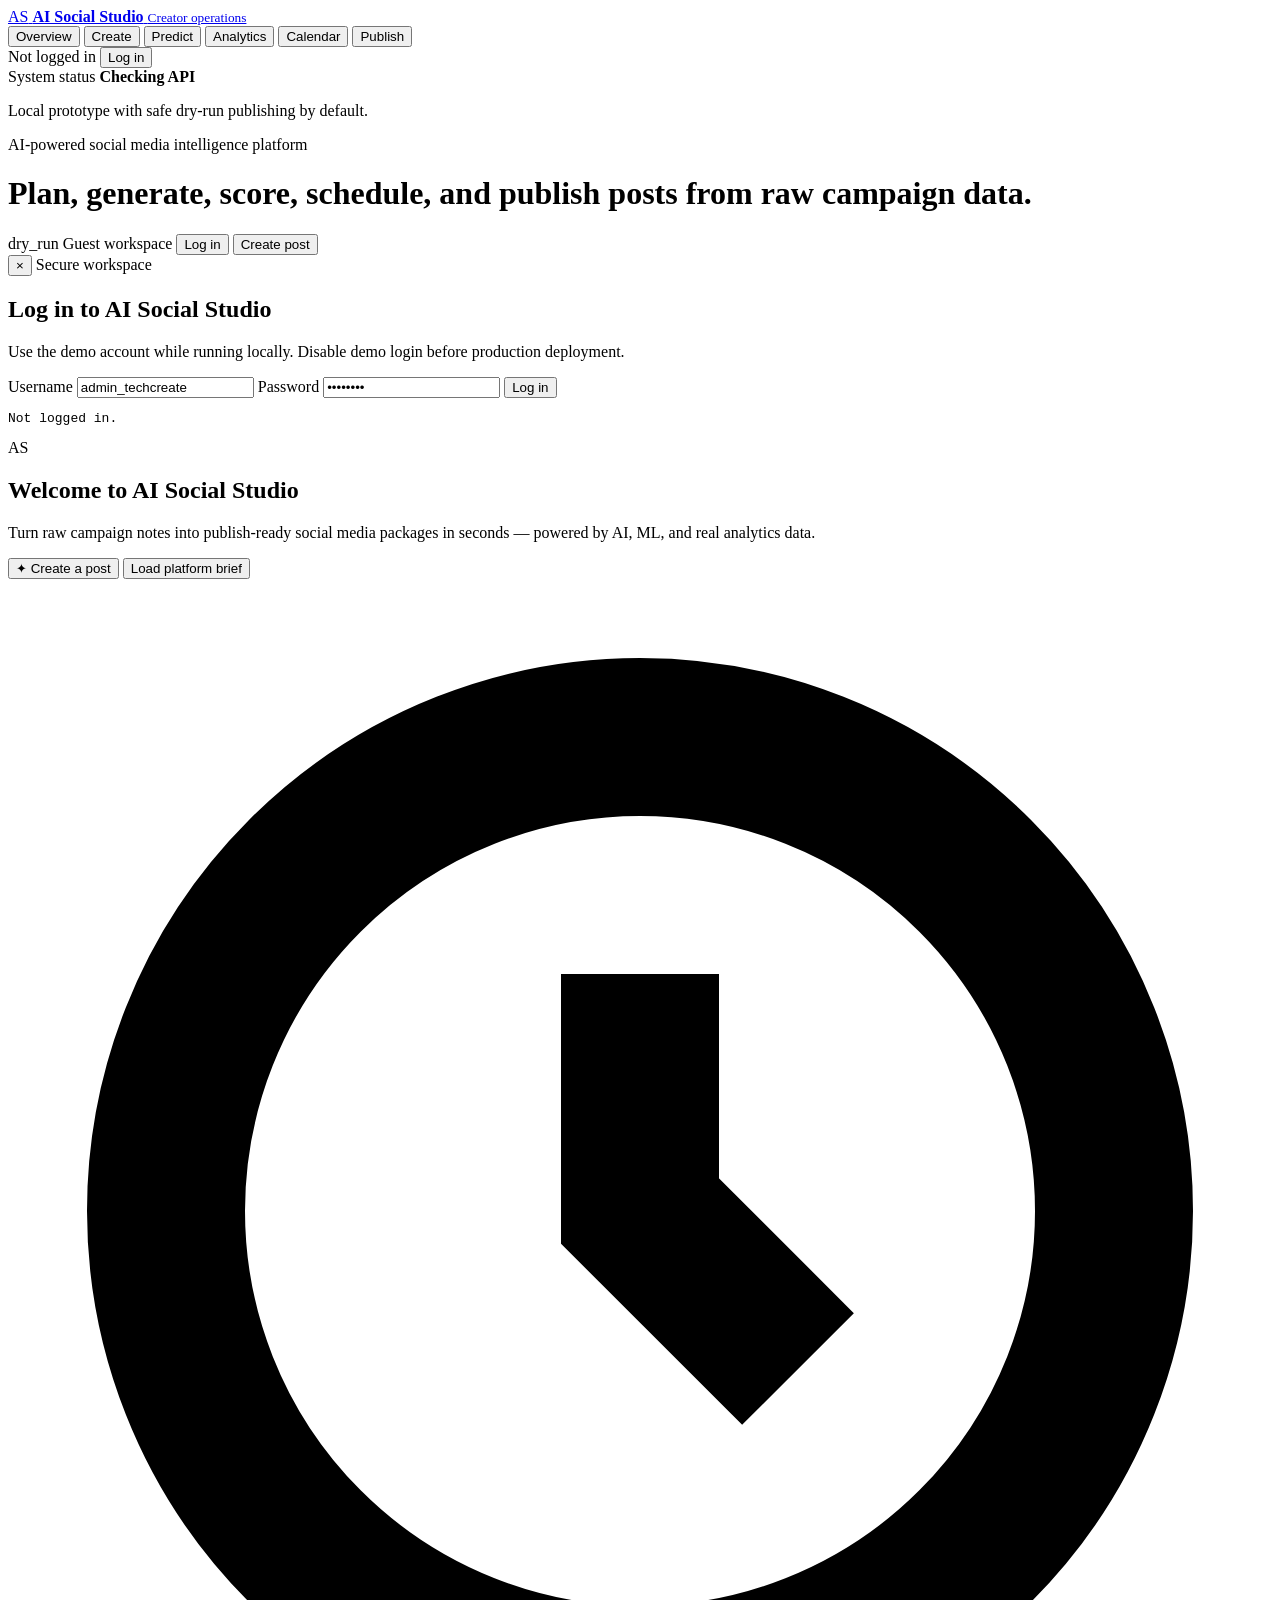
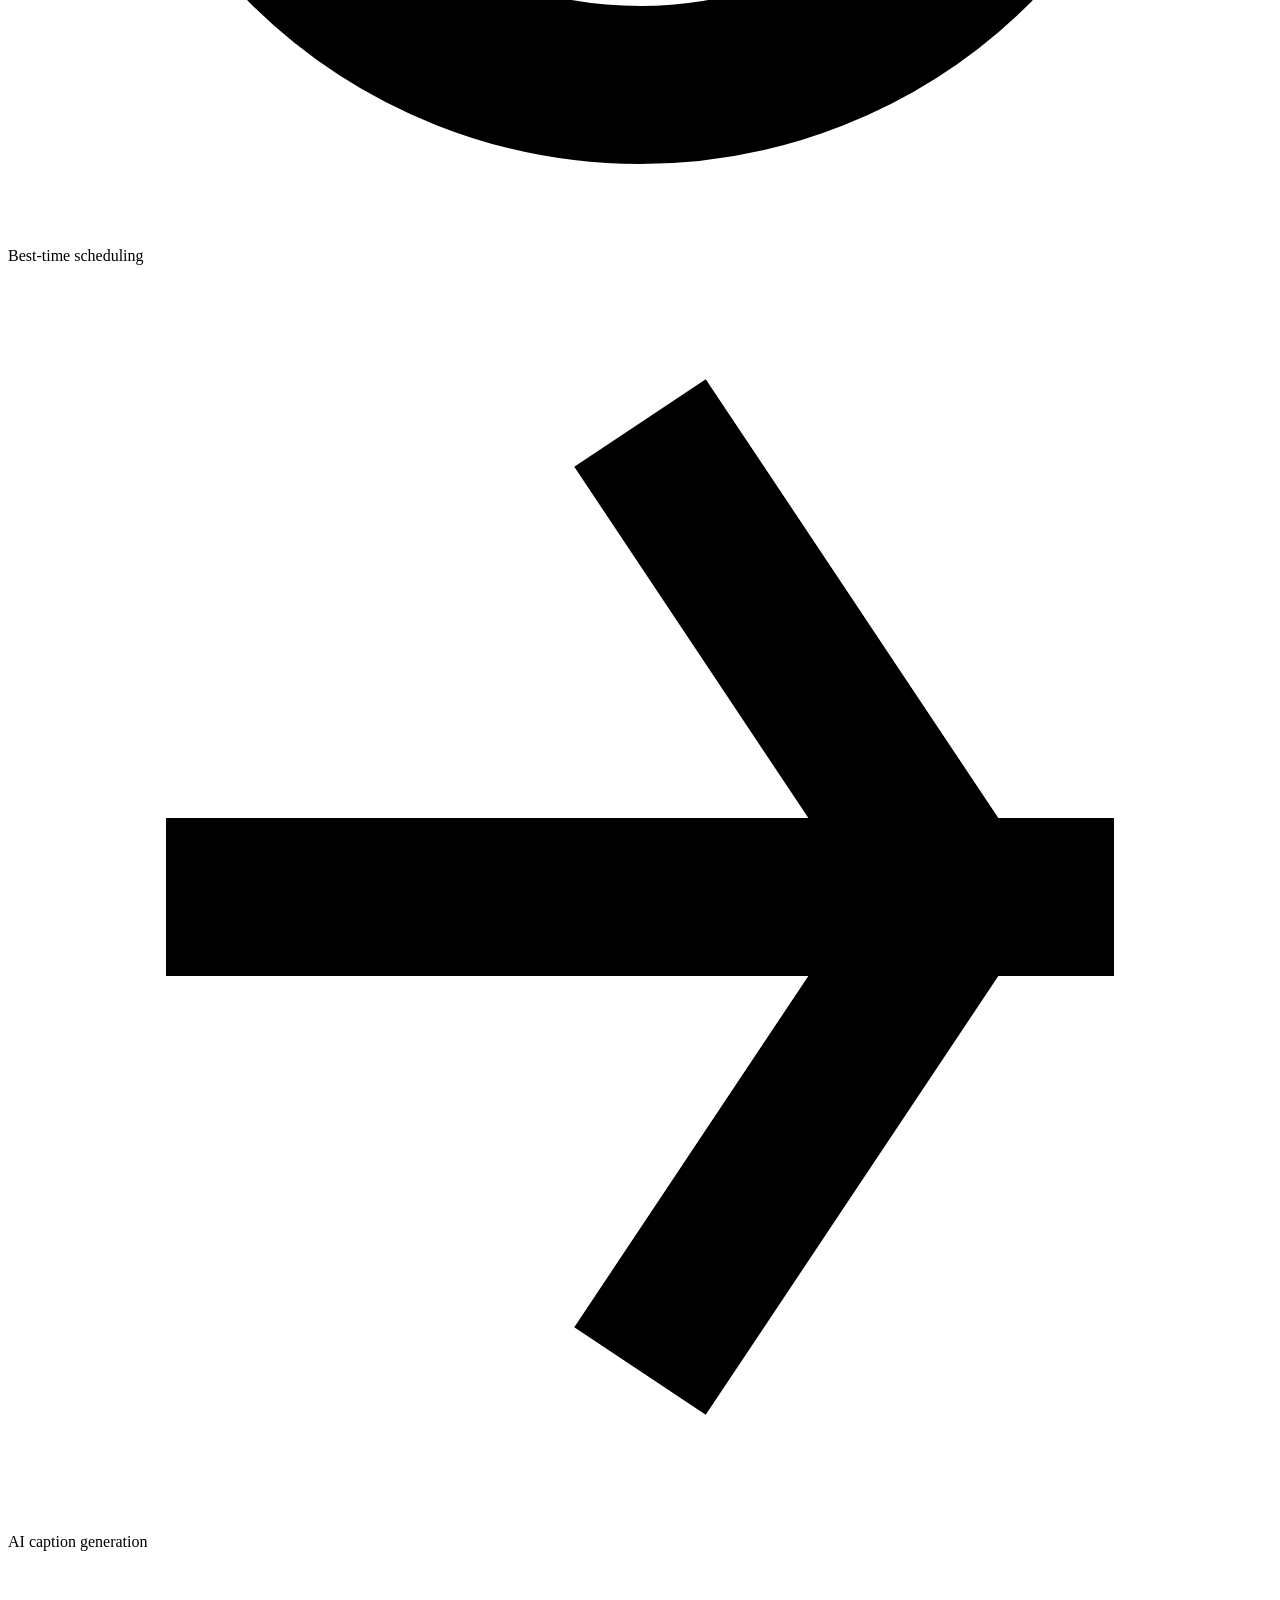
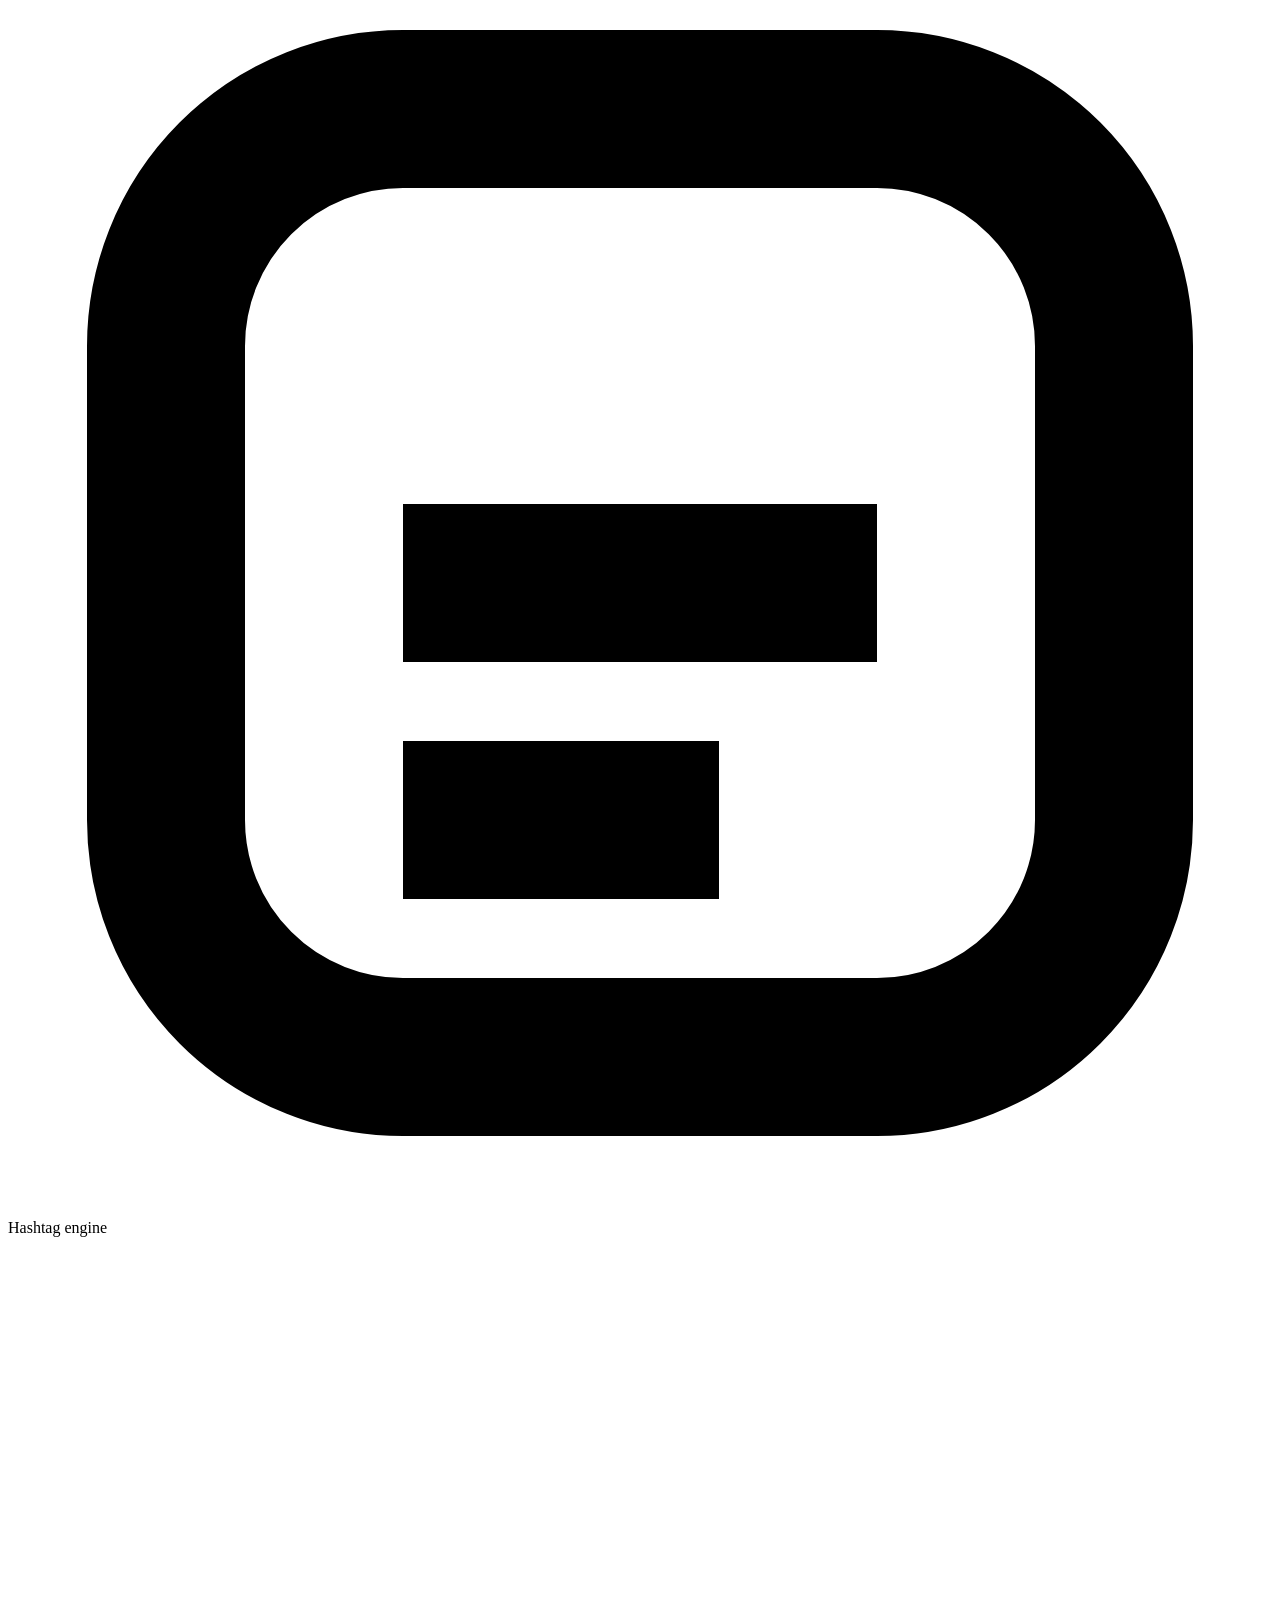
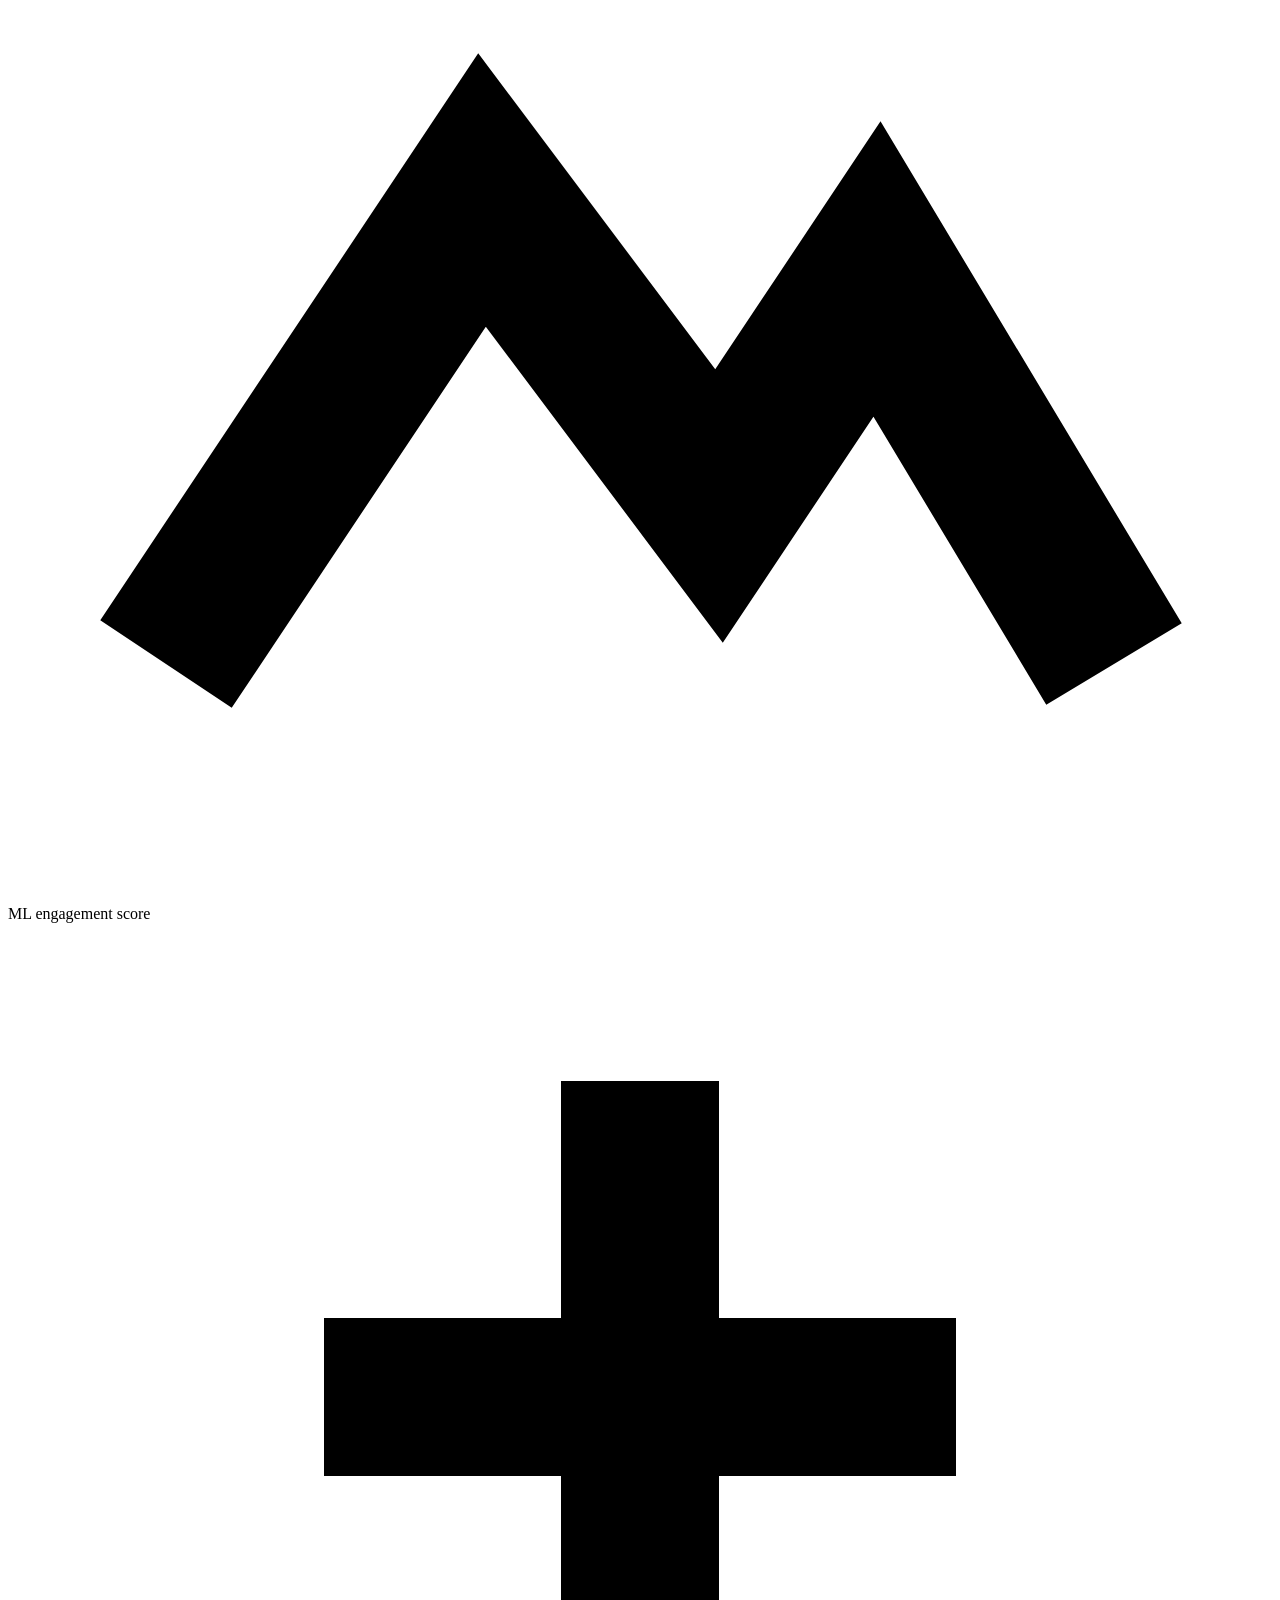
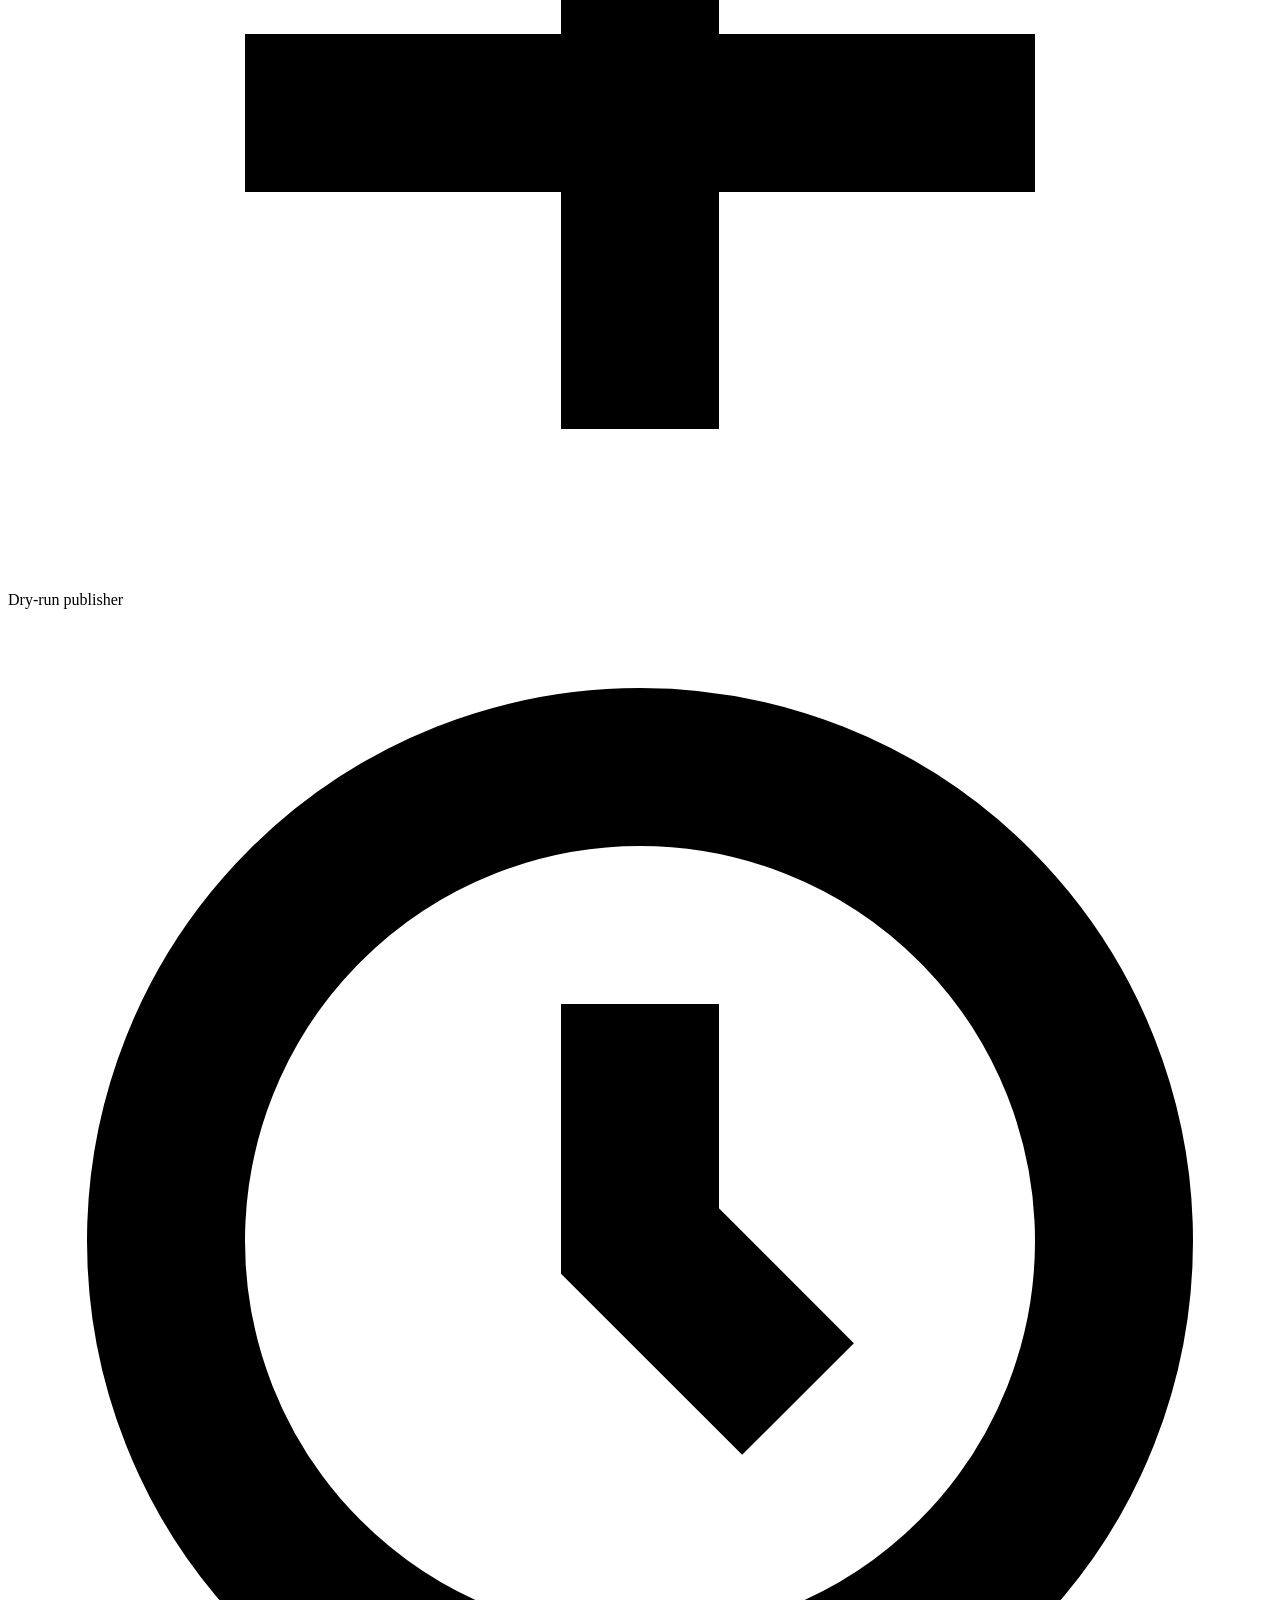
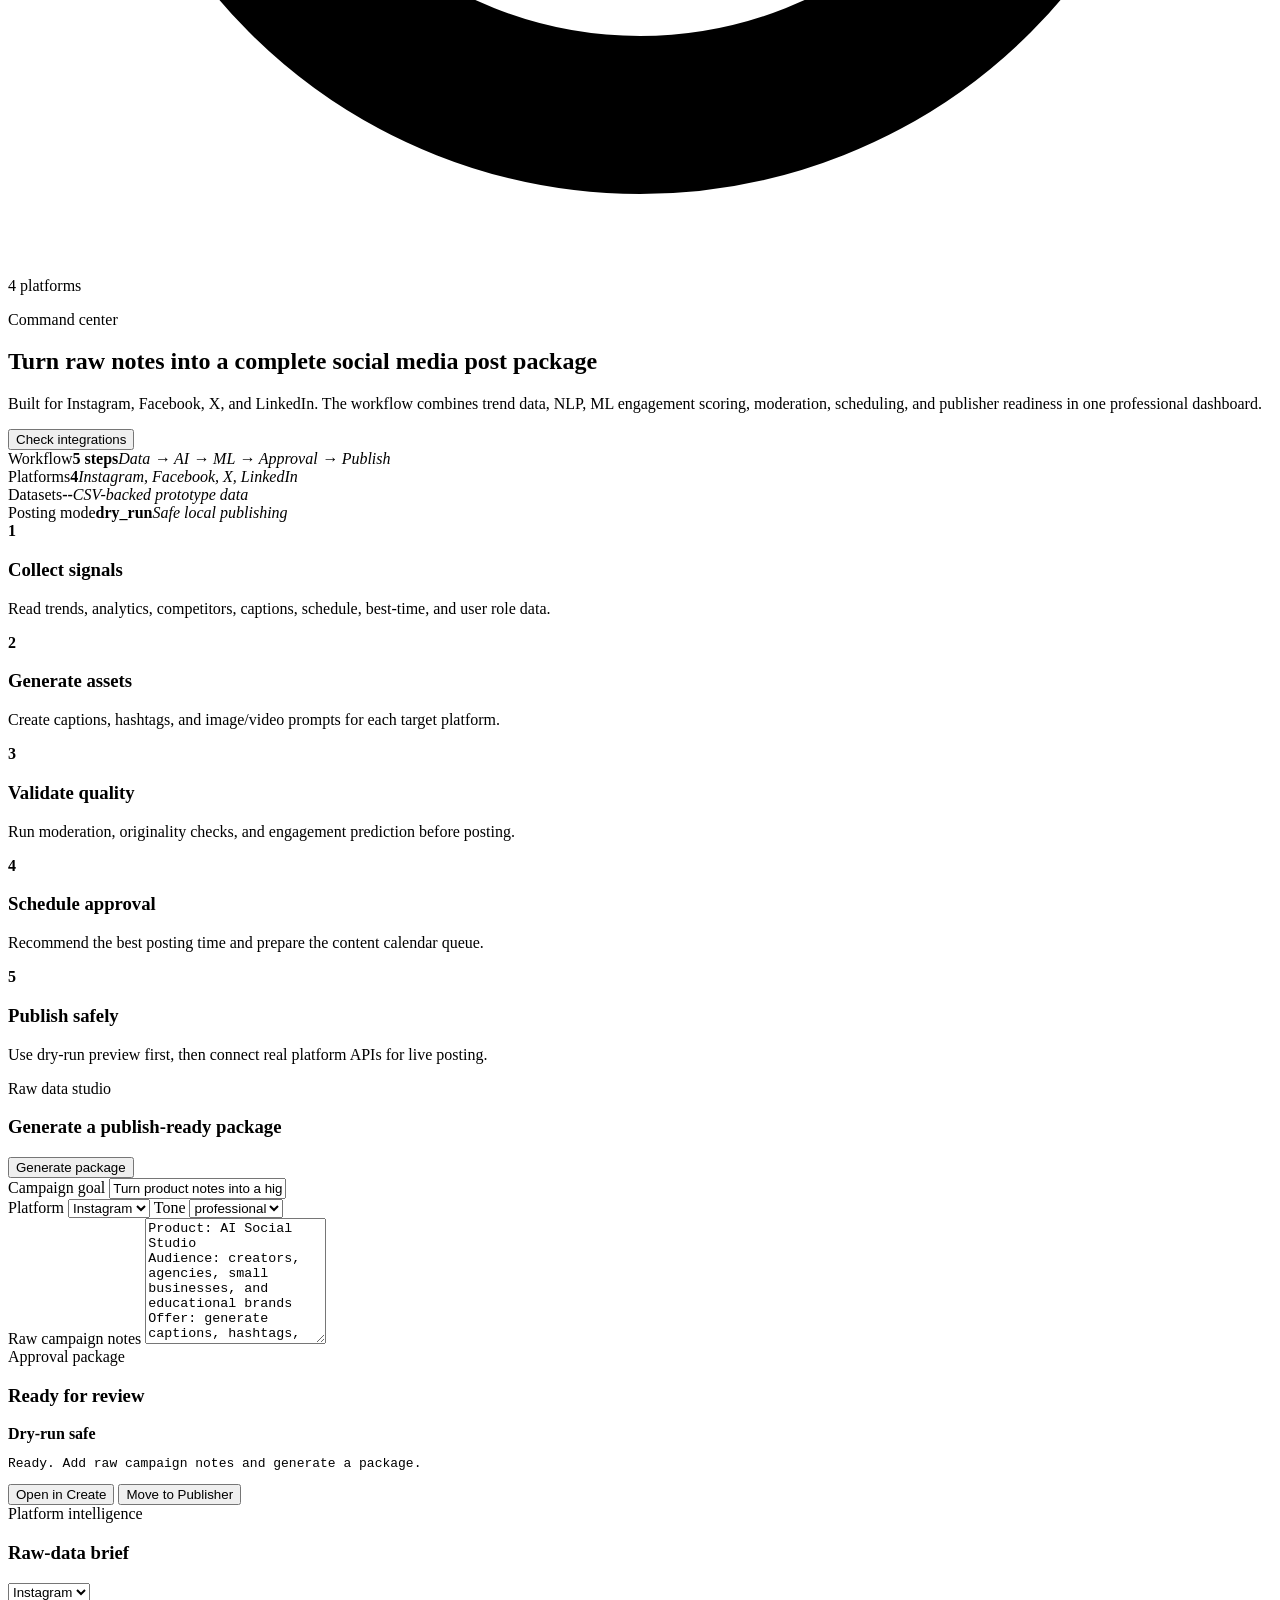
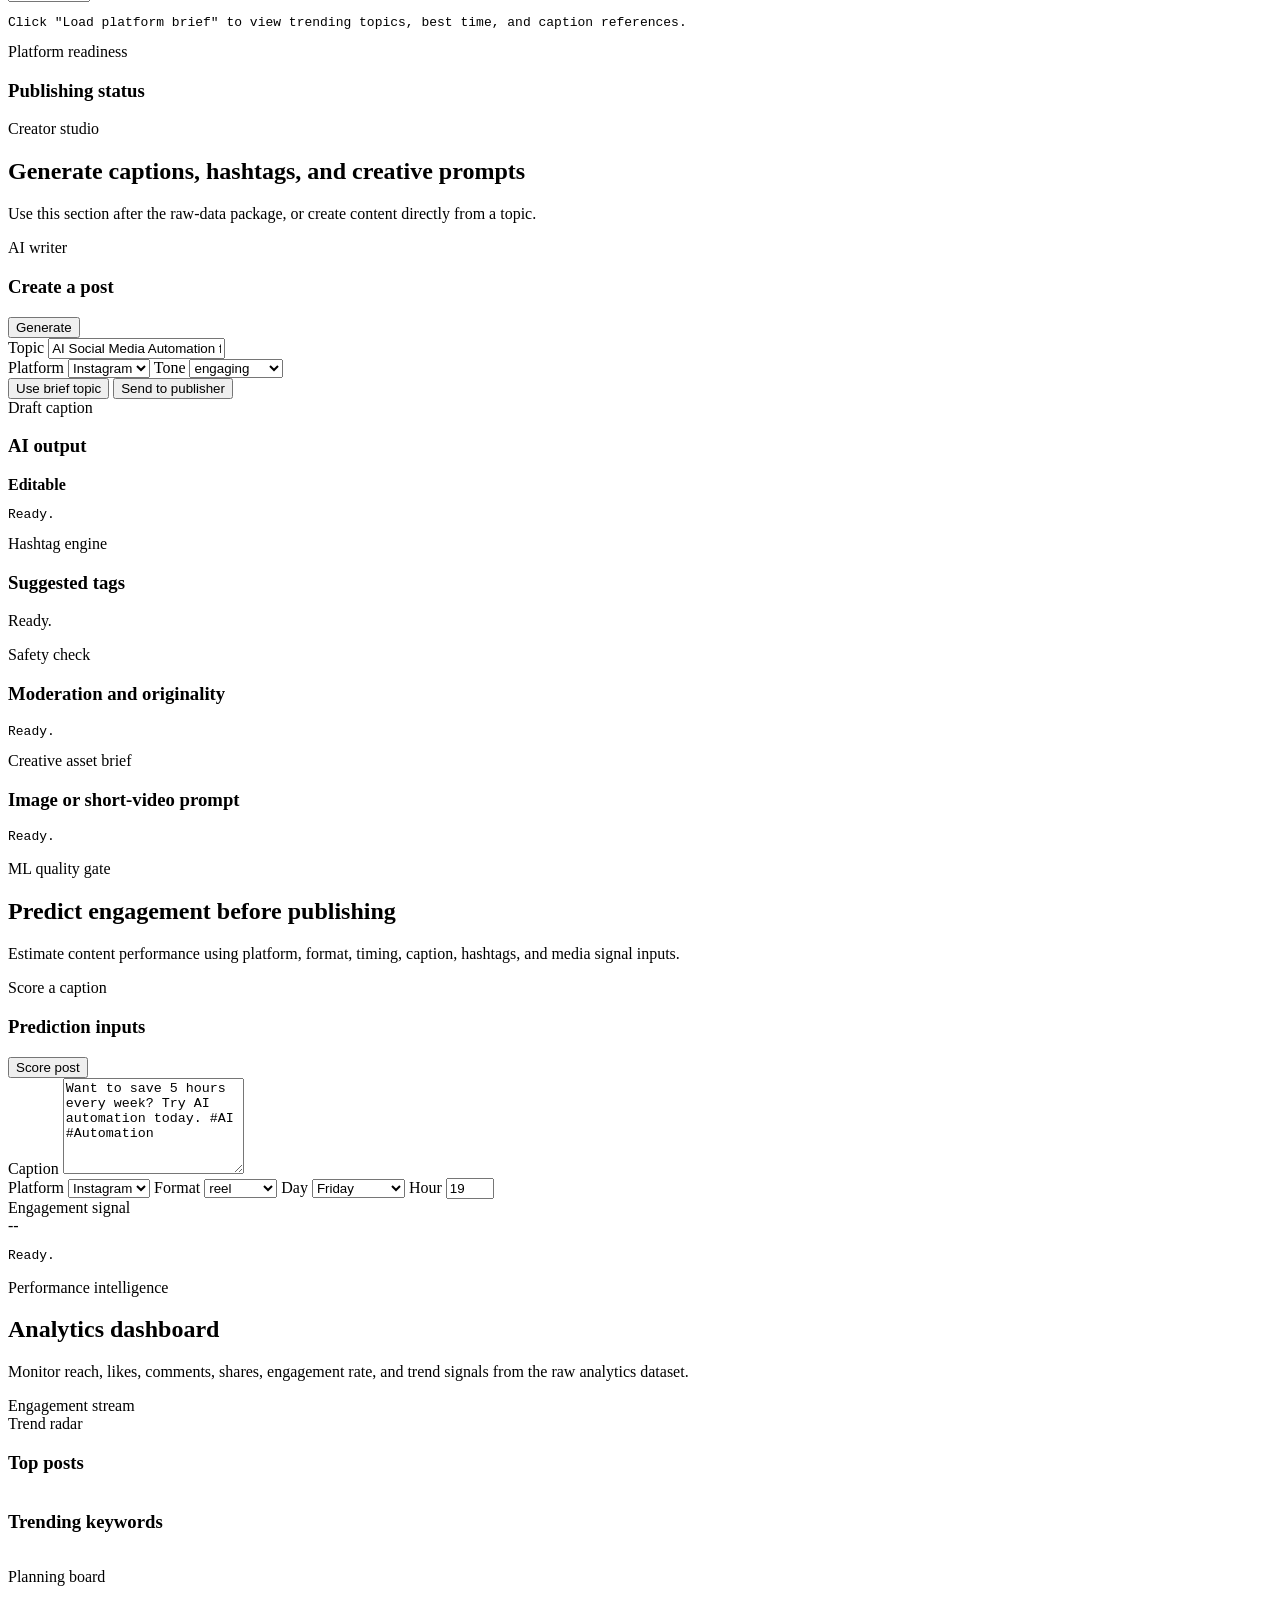
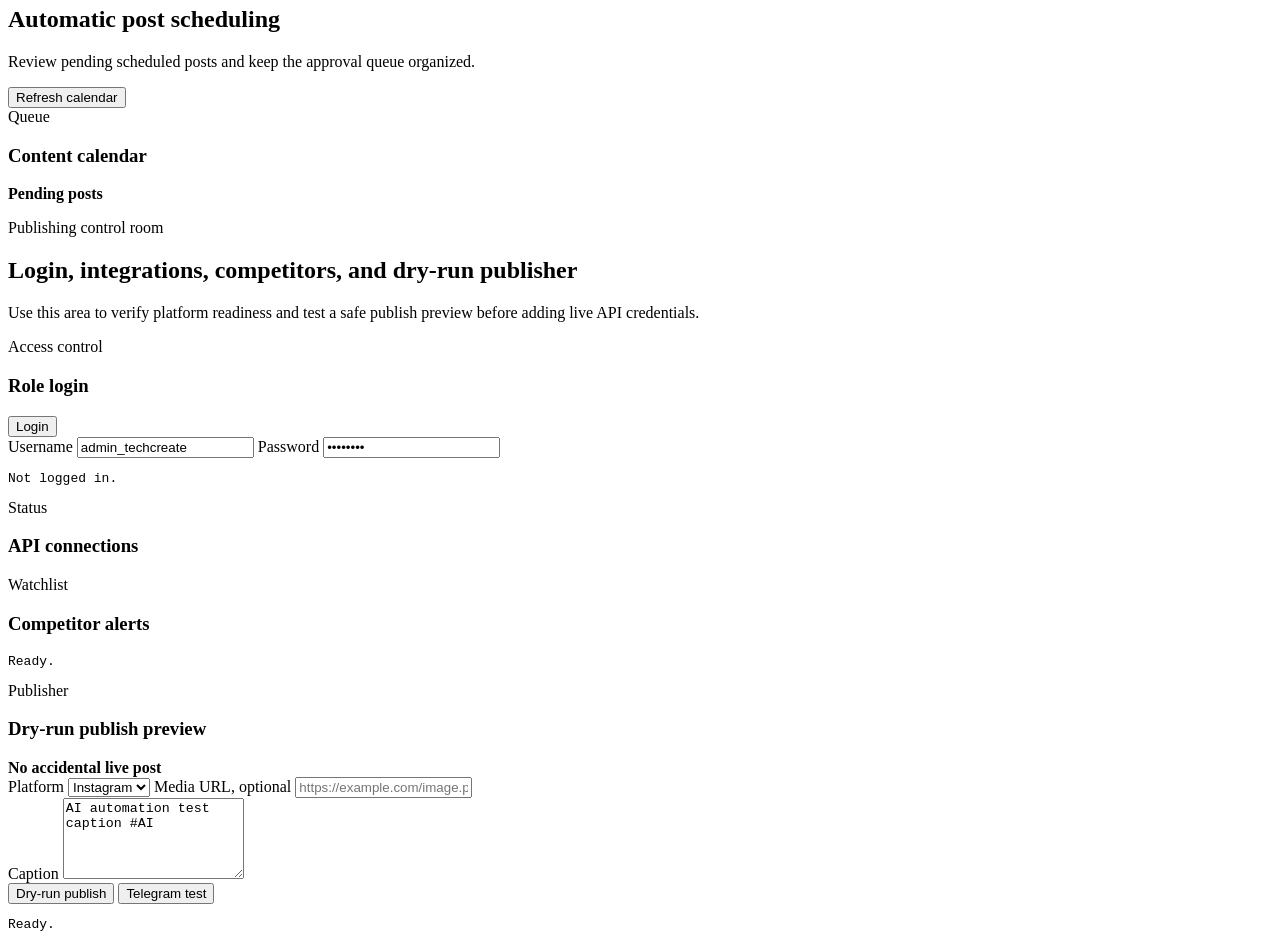
==== commit 2fdd18c6: "Improve homepage UI and styling" ====
--- a/frontend/index.html
+++ b/frontend/index.html
@@ -8,11 +8,17 @@
       name="description"
       content="AI-powered social media content creation, trend analysis, engagement prediction, scheduling, and publishing dashboard."
     />
-    <link rel="stylesheet" href="/static/styles.css" />
+    <link rel="stylesheet" href="/static/styles.css?v=2.0" />
   </head>
   <body>
     <div class="app-shell">
+
+      <!-- ══════════════════════════════════════════
+           SIDEBAR NAVIGATION
+      ══════════════════════════════════════════ -->
       <aside class="sidebar" aria-label="Main navigation">
+
+        <!-- Brand / Logo -->
         <a class="brand" href="#dashboard" aria-label="AI Social Studio">
           <span class="brand-mark">AS</span>
           <span>
@@ -21,6 +27,7 @@
           </span>
         </a>
 
+        <!-- Nav tabs -->
         <nav class="tabs">
           <button class="tab active" data-tab="dashboard"><span>Overview</span></button>
           <button class="tab" data-tab="generate"><span>Create</span></button>
@@ -30,14 +37,28 @@
           <button class="tab" data-tab="admin"><span>Publish</span></button>
         </nav>
 
+        <!-- Login / Logout section in sidebar -->
+        <div class="nav-auth" id="sidebarAuth">
+          <!-- Populated by JS: shows "Log in" button or user + logout -->
+          <span class="user-info" id="sidebarUserInfo">Not logged in</span>
+          <button class="logout-btn" id="sidebarLoginBtn">Log in</button>
+        </div>
+
+        <!-- System status card -->
         <div class="sidebar-card">
           <span class="label">System status</span>
           <strong id="apiStatus">Checking API</strong>
           <p>Local prototype with safe dry-run publishing by default.</p>
         </div>
+
       </aside>
 
+      <!-- ══════════════════════════════════════════
+           MAIN CONTENT AREA
+      ══════════════════════════════════════════ -->
       <main class="main-panel">
+
+        <!-- ── Top bar ────────────────────────────────────── -->
         <header class="topbar">
           <div>
             <p class="eyebrow">AI-powered social media intelligence platform</p>
@@ -46,11 +67,14 @@
           <div class="top-actions">
             <span class="status-pill" id="postingModeBadge">dry_run</span>
             <span class="user-pill" id="userPill">Guest workspace</span>
+            <!-- Login / Logout toggle rendered by JS -->
             <button class="ghost small" id="loginOpen">Log in</button>
+            <button class="ghost small" id="logoutBtn" style="display:none">Log out</button>
             <button class="cta small" data-jump="generate">Create post</button>
           </div>
         </header>
 
+        <!-- ── Login modal ────────────────────────────────── -->
         <section class="login-modal" id="loginModal" aria-hidden="true">
           <form class="login-card" id="topLoginForm">
             <button type="button" class="close-login" id="loginClose" aria-label="Close login">×</button>
@@ -70,7 +94,53 @@
           </form>
         </section>
 
+        <!-- ══════════════════════════════════════════
+             SECTION 1 — DASHBOARD / HOME
+        ══════════════════════════════════════════ -->
         <section class="workspace active" id="dashboard">
+
+          <!-- Hero welcome banner -->
+          <div class="hero-banner">
+            <div class="hero-logo-wrap" aria-hidden="true">AS</div>
+            <div class="hero-text">
+              <h2>Welcome to AI Social Studio</h2>
+              <p>Turn raw campaign notes into publish-ready social media packages in seconds — powered by AI, ML, and real analytics data.</p>
+            </div>
+            <div class="hero-ctas">
+              <button class="cta small" data-jump="generate">✦ Create a post</button>
+              <button class="ghost small" id="loadBriefButton">Load platform brief</button>
+            </div>
+          </div>
+
+          <!-- Feature highlight row -->
+          <div class="feature-row">
+            <span class="feature-badge">
+              <svg viewBox="0 0 16 16" fill="none" stroke="currentColor" stroke-width="2"><circle cx="8" cy="8" r="6"/><path d="M8 5v3l2 2"/></svg>
+              Best-time scheduling
+            </span>
+            <span class="feature-badge">
+              <svg viewBox="0 0 16 16" fill="none" stroke="currentColor" stroke-width="2"><path d="M2 8h12M8 2l4 6-4 6"/></svg>
+              AI caption generation
+            </span>
+            <span class="feature-badge">
+              <svg viewBox="0 0 16 16" fill="none" stroke="currentColor" stroke-width="2"><rect x="2" y="2" width="12" height="12" rx="3"/><path d="M5 8h6M5 11h4"/></svg>
+              Hashtag engine
+            </span>
+            <span class="feature-badge">
+              <svg viewBox="0 0 16 16" fill="none" stroke="currentColor" stroke-width="2"><path d="M2 13L6 7l3 4 2-3 3 5"/></svg>
+              ML engagement score
+            </span>
+            <span class="feature-badge">
+              <svg viewBox="0 0 16 16" fill="none" stroke="currentColor" stroke-width="2"><path d="M8 2v12M4 6h8M3 10h10"/></svg>
+              Dry-run publisher
+            </span>
+            <span class="feature-badge">
+              <svg viewBox="0 0 16 16" fill="none" stroke="currentColor" stroke-width="2"><circle cx="8" cy="8" r="6"/><path d="M8 5v3l2 2"/></svg>
+              4 platforms
+            </span>
+          </div>
+
+          <!-- Section title row (quick actions moved to hero) -->
           <div class="section-title split-title">
             <div>
               <p class="eyebrow">Command center</p>
@@ -81,11 +151,11 @@
               </p>
             </div>
             <div class="quick-actions">
-              <button class="ghost small" id="loadBriefButton">Load platform brief</button>
               <button class="cta small" data-jump="admin">Check integrations</button>
             </div>
           </div>
 
+          <!-- Metric strip -->
           <div class="metric-strip">
             <article class="metric"><span>Workflow</span><strong>5 steps</strong><em>Data → AI → ML → Approval → Publish</em></article>
             <article class="metric"><span>Platforms</span><strong>4</strong><em>Instagram, Facebook, X, LinkedIn</em></article>
@@ -93,6 +163,7 @@
             <article class="metric"><span>Posting mode</span><strong id="postingMode">dry_run</strong><em>Safe local publishing</em></article>
           </div>
 
+          <!-- Workflow step cards -->
           <div class="workflow-grid">
             <article class="workflow-card"><b>1</b><h3>Collect signals</h3><p>Read trends, analytics, competitors, captions, schedule, best-time, and user role data.</p></article>
             <article class="workflow-card"><b>2</b><h3>Generate assets</h3><p>Create captions, hashtags, and image/video prompts for each target platform.</p></article>
@@ -101,6 +172,7 @@
             <article class="workflow-card"><b>5</b><h3>Publish safely</h3><p>Use dry-run preview first, then connect real platform APIs for live posting.</p></article>
           </div>
 
+          <!-- Raw data studio + output -->
           <div class="split-grid command-grid">
             <form class="tool-card form-card command-card" id="rawPostForm">
               <div class="card-head">
@@ -152,13 +224,14 @@
                 <b class="status-chip">Dry-run safe</b>
               </div>
               <pre id="rawPostOutput">Ready. Add raw campaign notes and generate a package.</pre>
-              <div class="inline-actions package-actions">
+              <div class="inline-actions package-actions" style="margin-top:12px">
                 <button type="button" class="ghost small" id="reviewPackageButton">Open in Create</button>
                 <button type="button" class="ghost small" id="publishPackageButton">Move to Publisher</button>
               </div>
             </article>
           </div>
 
+          <!-- Platform brief + readiness -->
           <div class="split-grid dashboard-split">
             <article class="tool-card">
               <div class="card-head">
@@ -173,7 +246,7 @@
                   <option>LinkedIn</option>
                 </select>
               </div>
-              <pre id="briefOutput">Click “Load platform brief” to view trending topics, best time, and caption references.</pre>
+              <pre id="briefOutput">Click "Load platform brief" to view trending topics, best time, and caption references.</pre>
             </article>
             <article class="tool-card">
               <span class="label">Platform readiness</span>
@@ -181,8 +254,13 @@
               <div class="platform-grid" id="platformReadiness"></div>
             </article>
           </div>
+
         </section>
-
+        <!-- /dashboard -->
+
+        <!-- ══════════════════════════════════════════
+             SECTION 2 — CREATE / GENERATE
+        ══════════════════════════════════════════ -->
         <section class="workspace" id="generate">
           <div class="section-title">
             <p class="eyebrow">Creator studio</p>
@@ -259,6 +337,9 @@
           </div>
         </section>
 
+        <!-- ══════════════════════════════════════════
+             SECTION 3 — PREDICT
+        ══════════════════════════════════════════ -->
         <section class="workspace" id="predict">
           <div class="section-title">
             <p class="eyebrow">ML quality gate</p>
@@ -324,6 +405,9 @@
           </div>
         </section>
 
+        <!-- ══════════════════════════════════════════
+             SECTION 4 — ANALYTICS
+        ══════════════════════════════════════════ -->
         <section class="workspace" id="analytics">
           <div class="section-title">
             <p class="eyebrow">Performance intelligence</p>
@@ -353,6 +437,9 @@
           </div>
         </section>
 
+        <!-- ══════════════════════════════════════════
+             SECTION 5 — CALENDAR
+        ══════════════════════════════════════════ -->
         <section class="workspace" id="calendar">
           <div class="section-title split-title">
             <div>
@@ -375,6 +462,9 @@
           </article>
         </section>
 
+        <!-- ══════════════════════════════════════════
+             SECTION 6 — PUBLISH / ADMIN
+        ══════════════════════════════════════════ -->
         <section class="workspace" id="admin">
           <div class="section-title">
             <p class="eyebrow">Publishing control room</p>
@@ -382,6 +472,8 @@
             <p>Use this area to verify platform readiness and test a safe publish preview before adding live API credentials.</p>
           </div>
           <div class="card-grid">
+
+            <!-- Role login card (original, untouched) -->
             <form class="tool-card" id="loginForm">
               <div class="card-head">
                 <div>
@@ -402,16 +494,22 @@
               </div>
               <pre id="loginOutput">Not logged in.</pre>
             </form>
+
+            <!-- API connections -->
             <article class="tool-card">
               <span class="label">Status</span>
               <h3>API connections</h3>
               <div class="integration-grid" id="integrationStatus"></div>
             </article>
+
+            <!-- Competitor alerts -->
             <article class="tool-card">
               <span class="label">Watchlist</span>
               <h3>Competitor alerts</h3>
               <pre id="competitorOutput">Ready.</pre>
             </article>
+
+            <!-- Dry-run publisher -->
             <article class="tool-card wide">
               <div class="card-head">
                 <div>
@@ -445,11 +543,91 @@
               </div>
               <pre id="publishOutput">Ready.</pre>
             </article>
+
           </div>
         </section>
+
       </main>
     </div>
 
-    <script src="/static/app.js"></script>
+    <!-- ══════════════════════════════════════════
+         INLINE ENHANCEMENT SCRIPT
+         Adds logout, sidebar auth, avatar — does NOT
+         touch any of the original app.js logic.
+    ══════════════════════════════════════════ -->
+    <script>
+      // ── Sidebar auth panel ────────────────────────────────
+      function updateSidebarAuth(user) {
+        const info = document.getElementById("sidebarUserInfo");
+        const btn  = document.getElementById("sidebarLoginBtn");
+        if (user) {
+          info.textContent = user.role ? `${user.role}: ${user.username}` : user.username;
+          btn.textContent  = "Log out";
+          btn.classList.add("logout-btn");
+          btn.onclick = handleLogout;
+        } else {
+          info.textContent = "Not logged in";
+          btn.textContent  = "Log in";
+          btn.classList.remove("logout-btn");
+          btn.onclick = openLogin;
+        }
+      }
+
+      // ── Logout handler ────────────────────────────────────
+      function handleLogout() {
+        window._currentUser = null;
+        const userPill = document.getElementById("userPill");
+        if (userPill) userPill.textContent = "Guest workspace";
+
+        const loginBtn  = document.getElementById("loginOpen");
+        const logoutBtn = document.getElementById("logoutBtn");
+        if (loginBtn)  loginBtn.style.display  = "";
+        if (logoutBtn) logoutBtn.style.display = "none";
+
+        // Reset avatar if present
+        const avatar = document.querySelector(".avatar-ring");
+        if (avatar) avatar.remove();
+
+        updateSidebarAuth(null);
+      }
+
+      // ── Patch setUser so we can hook into it ─────────────
+      // We wait for app.js to load then wrap the existing setUser
+      window.addEventListener("load", () => {
+        // Expose logout button
+        const logoutBtn = document.getElementById("logoutBtn");
+        if (logoutBtn) logoutBtn.addEventListener("click", handleLogout);
+
+        // Also wire sidebar login btn initially
+        const sidebarBtn = document.getElementById("sidebarLoginBtn");
+        if (sidebarBtn) sidebarBtn.onclick = openLogin; // openLogin defined in app.js
+
+        // Watch for login events via MutationObserver on #userPill
+        const userPill = document.getElementById("userPill");
+        if (userPill) {
+          const obs = new MutationObserver(() => {
+            const text = userPill.textContent.trim();
+            const isLoggedIn = text !== "Guest workspace" && text !== "";
+
+            const loginBtn  = document.getElementById("loginOpen");
+            const logoutBtn = document.getElementById("logoutBtn");
+            if (loginBtn)  loginBtn.style.display  = isLoggedIn ? "none" : "";
+            if (logoutBtn) logoutBtn.style.display = isLoggedIn ? ""     : "none";
+
+            // Update sidebar auth info
+            if (isLoggedIn) {
+              const parts = text.split(": ");
+              updateSidebarAuth({ role: parts[0], username: parts[1] || parts[0] });
+            } else {
+              updateSidebarAuth(null);
+            }
+          });
+          obs.observe(userPill, { characterData: true, childList: true, subtree: true });
+        }
+      });
+    </script>
+
+    <!-- Original app.js — untouched -->
+    <script src="/static/app.js?v=1.2.1"></script>
   </body>
 </html>
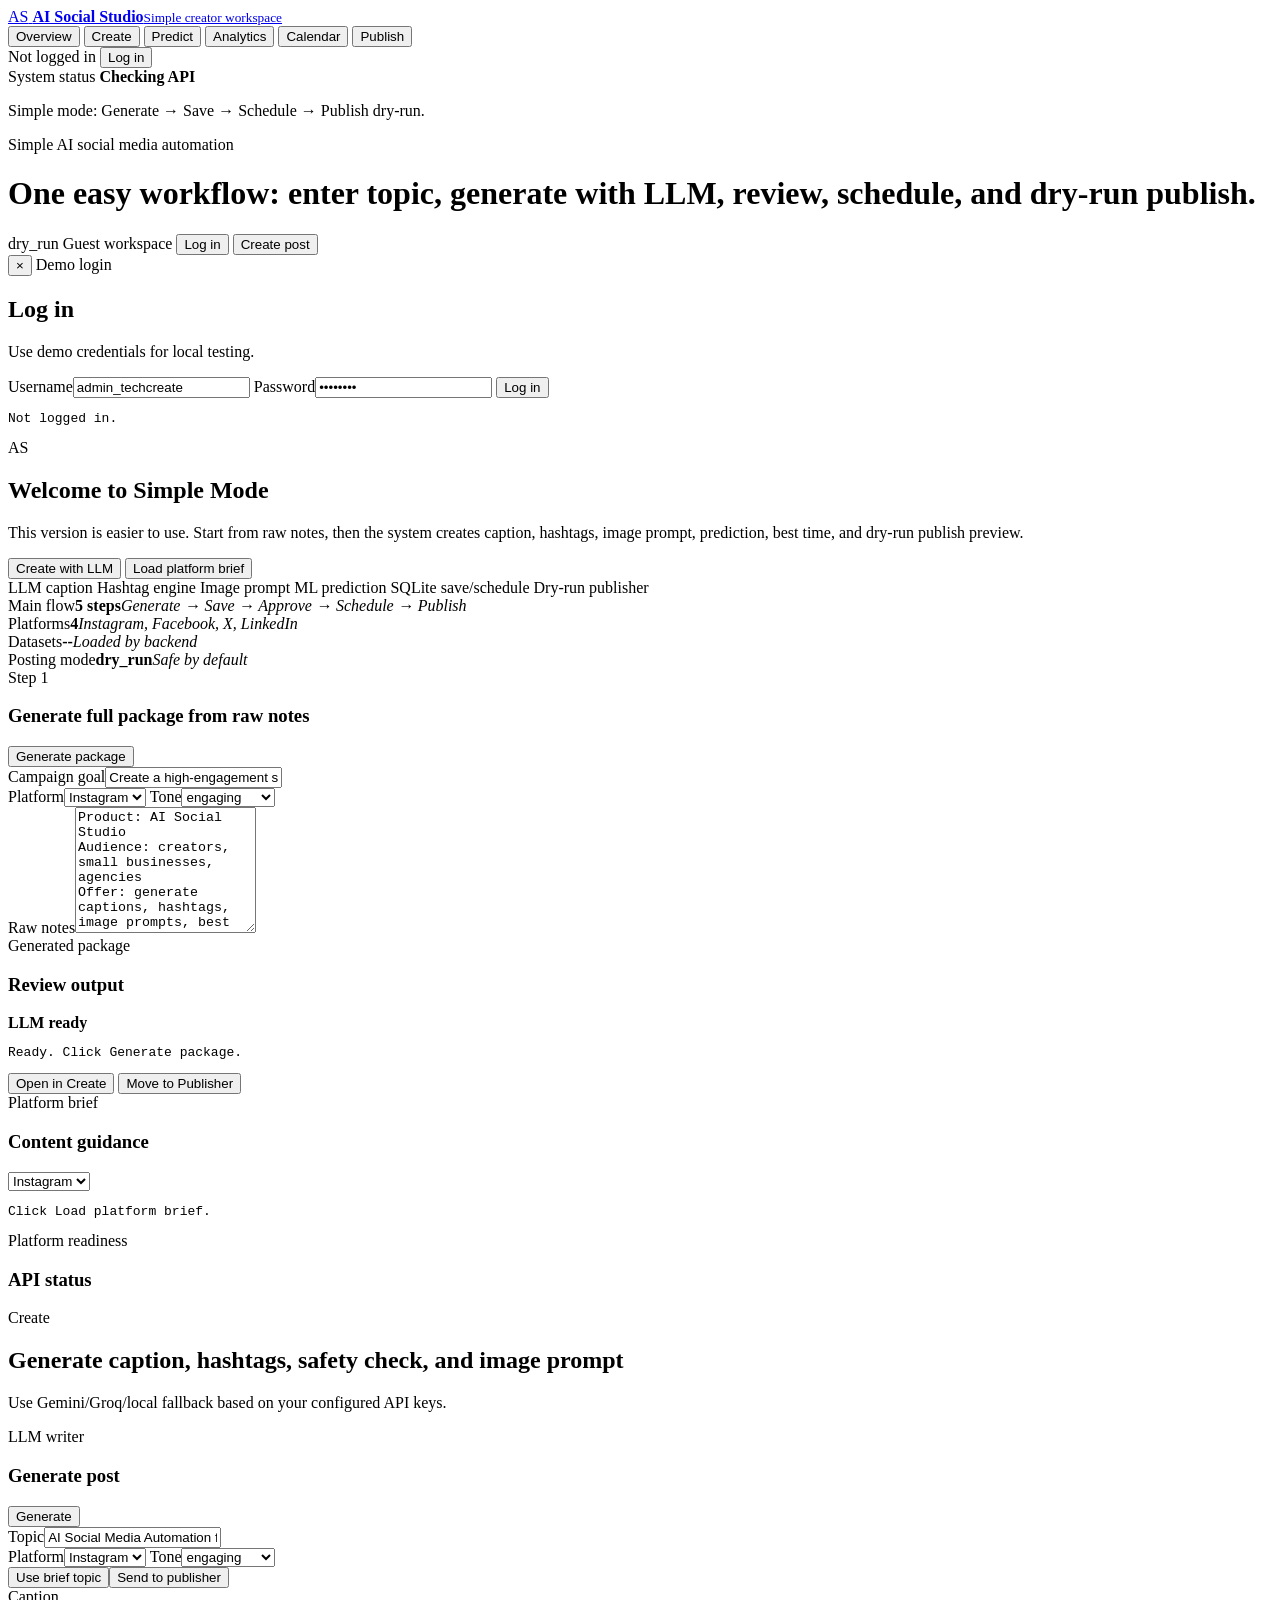
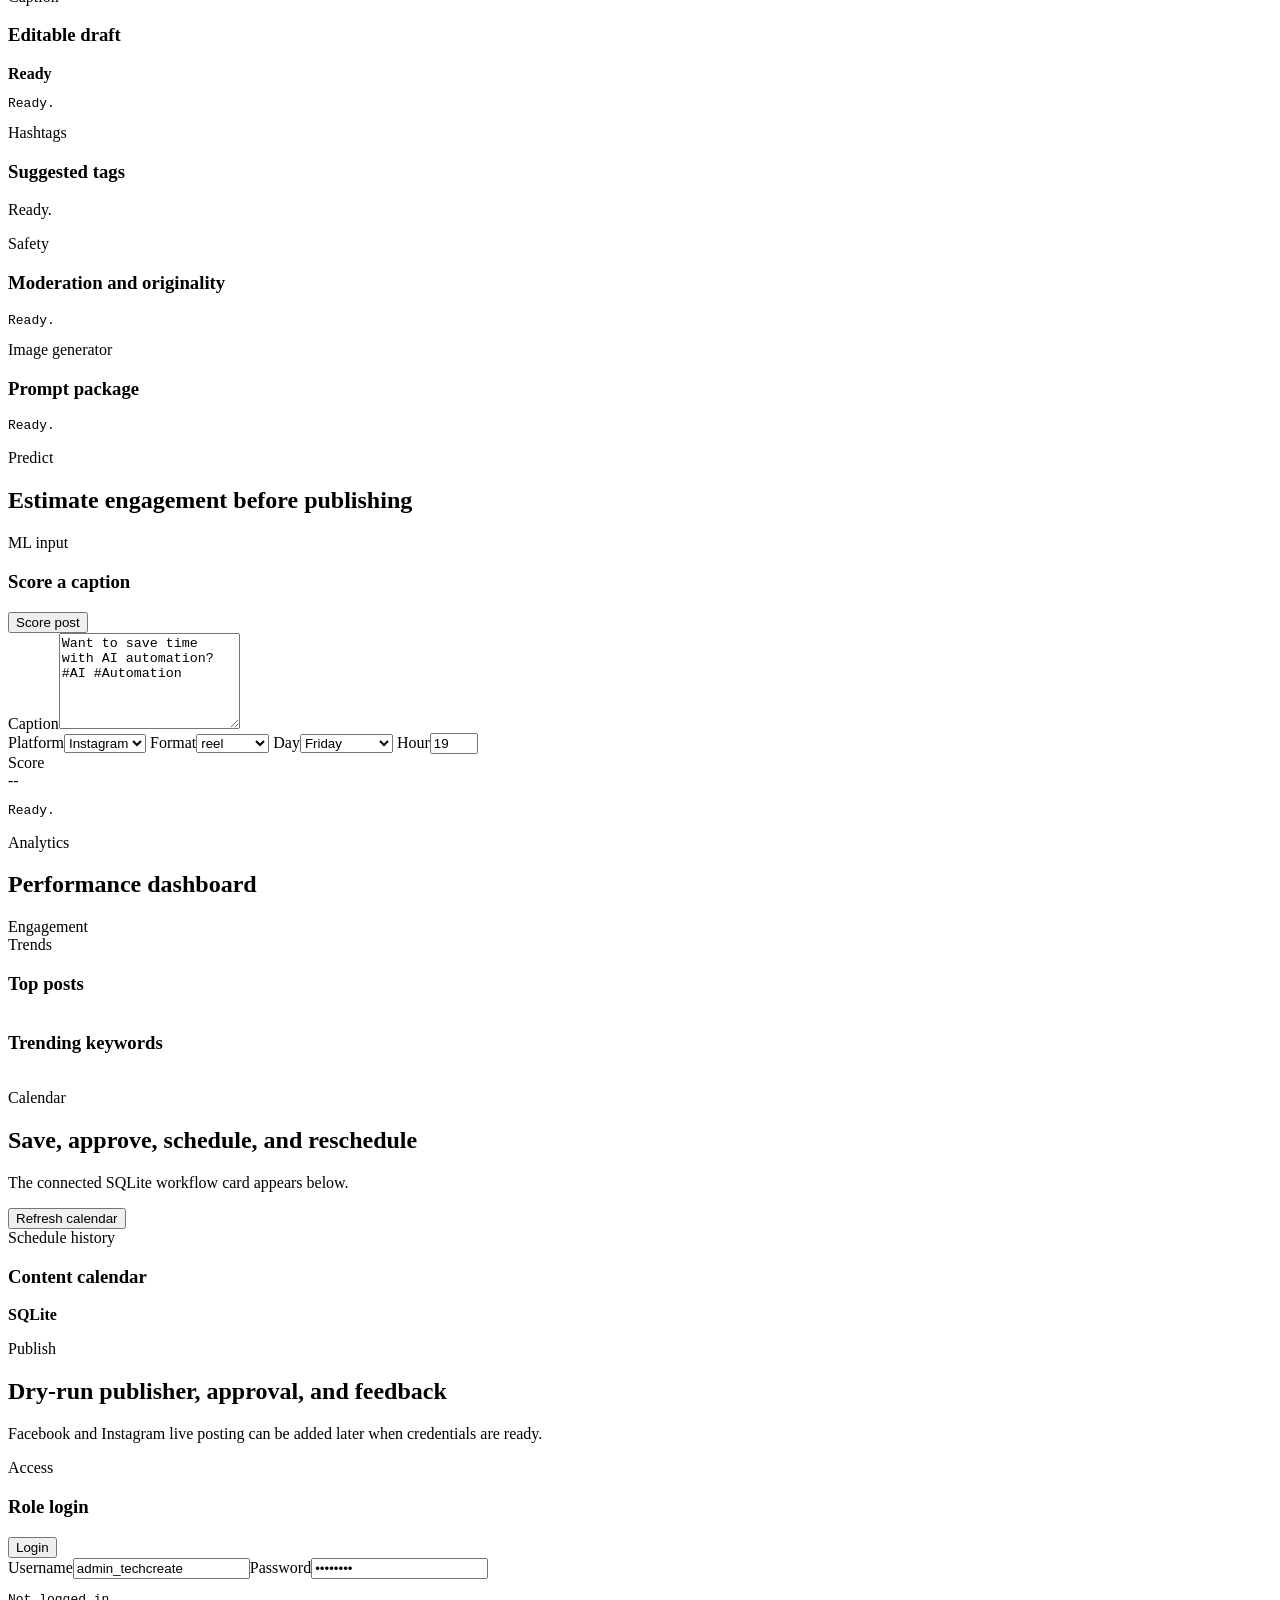
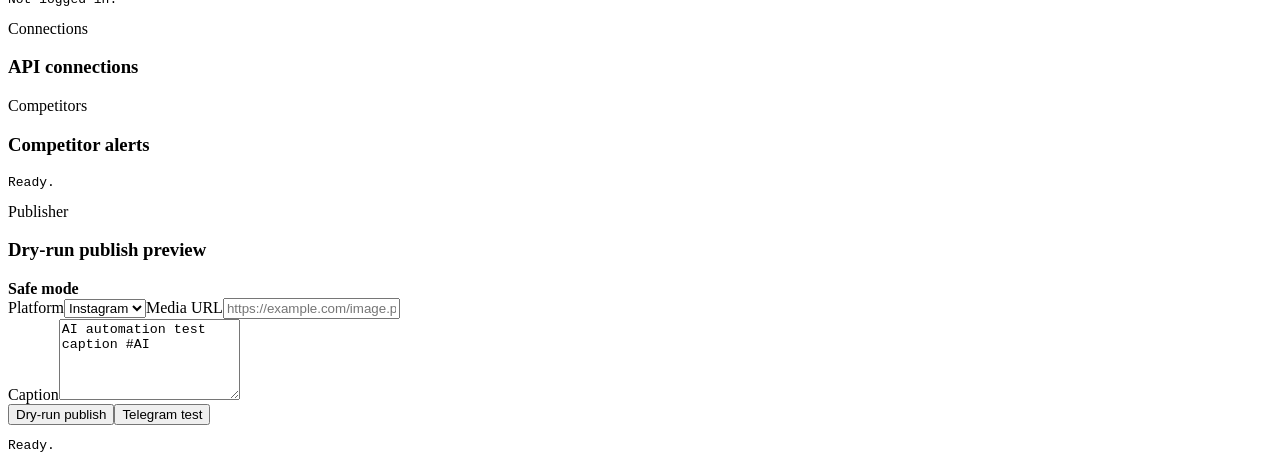
==== commit 9f76e15a: "Replace truncated frontend with simple complete workspace" ====
--- a/frontend/index.html
+++ b/frontend/index.html
@@ -1,633 +1,200 @@
 <!doctype html>
 <html lang="en">
-  <head>
-    <meta charset="utf-8" />
-    <meta name="viewport" content="width=device-width, initial-scale=1" />
-    <title>AI Social Studio | Social Media Automation Workspace</title>
-    <meta
-      name="description"
-      content="AI-powered social media content creation, trend analysis, engagement prediction, scheduling, and publishing dashboard."
-    />
-    <link rel="stylesheet" href="/static/styles.css?v=2.0" />
-  </head>
-  <body>
-    <div class="app-shell">
-
-      <!-- ══════════════════════════════════════════
-           SIDEBAR NAVIGATION
-      ══════════════════════════════════════════ -->
-      <aside class="sidebar" aria-label="Main navigation">
-
-        <!-- Brand / Logo -->
-        <a class="brand" href="#dashboard" aria-label="AI Social Studio">
-          <span class="brand-mark">AS</span>
-          <span>
-            <strong>AI Social Studio</strong>
-            <small>Creator operations</small>
-          </span>
-        </a>
-
-        <!-- Nav tabs -->
-        <nav class="tabs">
-          <button class="tab active" data-tab="dashboard"><span>Overview</span></button>
-          <button class="tab" data-tab="generate"><span>Create</span></button>
-          <button class="tab" data-tab="predict"><span>Predict</span></button>
-          <button class="tab" data-tab="analytics"><span>Analytics</span></button>
-          <button class="tab" data-tab="calendar"><span>Calendar</span></button>
-          <button class="tab" data-tab="admin"><span>Publish</span></button>
-        </nav>
-
-        <!-- Login / Logout section in sidebar -->
-        <div class="nav-auth" id="sidebarAuth">
-          <!-- Populated by JS: shows "Log in" button or user + logout -->
-          <span class="user-info" id="sidebarUserInfo">Not logged in</span>
-          <button class="logout-btn" id="sidebarLoginBtn">Log in</button>
-        </div>
-
-        <!-- System status card -->
-        <div class="sidebar-card">
-          <span class="label">System status</span>
-          <strong id="apiStatus">Checking API</strong>
-          <p>Local prototype with safe dry-run publishing by default.</p>
-        </div>
-
-      </aside>
-
-      <!-- ══════════════════════════════════════════
-           MAIN CONTENT AREA
-      ══════════════════════════════════════════ -->
-      <main class="main-panel">
-
-        <!-- ── Top bar ────────────────────────────────────── -->
-        <header class="topbar">
-          <div>
-            <p class="eyebrow">AI-powered social media intelligence platform</p>
-            <h1>Plan, generate, score, schedule, and publish posts from raw campaign data.</h1>
+<head>
+  <meta charset="utf-8" />
+  <meta name="viewport" content="width=device-width, initial-scale=1" />
+  <title>AI Social Studio | Simple Workspace</title>
+  <meta name="description" content="Simple AI social media automation workspace with LLM content generation, prediction, scheduling, approval, feedback, and dry-run publishing." />
+  <link rel="stylesheet" href="/static/styles.css?v=20260619-simple" />
+</head>
+<body>
+  <div class="app-shell">
+    <aside class="sidebar" aria-label="Main navigation">
+      <a class="brand" href="#dashboard" aria-label="AI Social Studio">
+        <span class="brand-mark">AS</span>
+        <span><strong>AI Social Studio</strong><small>Simple creator workspace</small></span>
+      </a>
+
+      <nav class="tabs">
+        <button class="tab active" data-tab="dashboard"><span>Overview</span></button>
+        <button class="tab" data-tab="generate"><span>Create</span></button>
+        <button class="tab" data-tab="predict"><span>Predict</span></button>
+        <button class="tab" data-tab="analytics"><span>Analytics</span></button>
+        <button class="tab" data-tab="calendar"><span>Calendar</span></button>
+        <button class="tab" data-tab="admin"><span>Publish</span></button>
+      </nav>
+
+      <div class="nav-auth" id="sidebarAuth">
+        <span class="user-info" id="sidebarUserInfo">Not logged in</span>
+        <button class="logout-btn" id="sidebarLoginBtn">Log in</button>
+      </div>
+
+      <div class="sidebar-card">
+        <span class="label">System status</span>
+        <strong id="apiStatus">Checking API</strong>
+        <p>Simple mode: Generate → Save → Schedule → Publish dry-run.</p>
+      </div>
+    </aside>
+
+    <main class="main-panel">
+      <header class="topbar">
+        <div>
+          <p class="eyebrow">Simple AI social media automation</p>
+          <h1>One easy workflow: enter topic, generate with LLM, review, schedule, and dry-run publish.</h1>
+        </div>
+        <div class="top-actions">
+          <span class="status-pill" id="postingModeBadge">dry_run</span>
+          <span class="user-pill" id="userPill">Guest workspace</span>
+          <button class="ghost small" id="loginOpen">Log in</button>
+          <button class="ghost small" id="logoutBtn" style="display:none">Log out</button>
+          <button class="cta small" data-jump="generate">Create post</button>
+        </div>
+      </header>
+
+      <section class="login-modal" id="loginModal" aria-hidden="true">
+        <form class="login-card" id="topLoginForm">
+          <button type="button" class="close-login" id="loginClose" aria-label="Close login">×</button>
+          <span class="label">Demo login</span>
+          <h2>Log in</h2>
+          <p>Use demo credentials for local testing.</p>
+          <label>Username<input name="username" value="admin_techcreate" autocomplete="username" /></label>
+          <label>Password<input name="password" type="password" value="admin123" autocomplete="current-password" /></label>
+          <button type="submit" class="cta full">Log in</button>
+          <pre id="topLoginOutput">Not logged in.</pre>
+        </form>
+      </section>
+
+      <section class="workspace active" id="dashboard">
+        <div class="hero-banner">
+          <div class="hero-logo-wrap">AS</div>
+          <div class="hero-text">
+            <h2>Welcome to Simple Mode</h2>
+            <p>This version is easier to use. Start from raw notes, then the system creates caption, hashtags, image prompt, prediction, best time, and dry-run publish preview.</p>
           </div>
-          <div class="top-actions">
-            <span class="status-pill" id="postingModeBadge">dry_run</span>
-            <span class="user-pill" id="userPill">Guest workspace</span>
-            <!-- Login / Logout toggle rendered by JS -->
-            <button class="ghost small" id="loginOpen">Log in</button>
-            <button class="ghost small" id="logoutBtn" style="display:none">Log out</button>
-            <button class="cta small" data-jump="generate">Create post</button>
+          <div class="hero-ctas">
+            <button class="cta small" data-jump="generate">Create with LLM</button>
+            <button class="ghost small" id="loadBriefButton">Load platform brief</button>
           </div>
-        </header>
-
-        <!-- ── Login modal ────────────────────────────────── -->
-        <section class="login-modal" id="loginModal" aria-hidden="true">
-          <form class="login-card" id="topLoginForm">
-            <button type="button" class="close-login" id="loginClose" aria-label="Close login">×</button>
-            <span class="label">Secure workspace</span>
-            <h2>Log in to AI Social Studio</h2>
-            <p>Use the demo account while running locally. Disable demo login before production deployment.</p>
-            <label>
-              Username
-              <input name="username" value="admin_techcreate" autocomplete="username" />
-            </label>
-            <label>
-              Password
-              <input name="password" type="password" value="admin123" autocomplete="current-password" />
-            </label>
-            <button type="submit" class="cta full">Log in</button>
-            <pre id="topLoginOutput">Not logged in.</pre>
+        </div>
+
+        <div class="feature-row">
+          <span class="feature-badge">LLM caption</span>
+          <span class="feature-badge">Hashtag engine</span>
+          <span class="feature-badge">Image prompt</span>
+          <span class="feature-badge">ML prediction</span>
+          <span class="feature-badge">SQLite save/schedule</span>
+          <span class="feature-badge">Dry-run publisher</span>
+        </div>
+
+        <div class="metric-strip">
+          <article class="metric"><span>Main flow</span><strong>5 steps</strong><em>Generate → Save → Approve → Schedule → Publish</em></article>
+          <article class="metric"><span>Platforms</span><strong>4</strong><em>Instagram, Facebook, X, LinkedIn</em></article>
+          <article class="metric"><span>Datasets</span><strong id="datasetCount">--</strong><em>Loaded by backend</em></article>
+          <article class="metric"><span>Posting mode</span><strong id="postingMode">dry_run</strong><em>Safe by default</em></article>
+        </div>
+
+        <div class="split-grid command-grid">
+          <form class="tool-card form-card command-card" id="rawPostForm">
+            <div class="card-head"><div><span>Step 1</span><h3>Generate full package from raw notes</h3></div><button type="submit" class="cta small">Generate package</button></div>
+            <label>Campaign goal<input name="campaign_goal" value="Create a high-engagement social media post" /></label>
+            <div class="grid-2">
+              <label>Platform<select name="platform"><option>Instagram</option><option>Facebook</option><option>X</option><option>LinkedIn</option></select></label>
+              <label>Tone<select name="tone"><option>engaging</option><option>professional</option><option>casual</option><option>motivational</option></select></label>
+            </div>
+            <label>Raw notes<textarea name="raw_text" rows="8">Product: AI Social Studio
+Audience: creators, small businesses, agencies
+Offer: generate captions, hashtags, image prompts, best time, and dry-run publishing
+CTA: Try the AI workflow today</textarea></label>
           </form>
-        </section>
-
-        <!-- ══════════════════════════════════════════
-             SECTION 1 — DASHBOARD / HOME
-        ══════════════════════════════════════════ -->
-        <section class="workspace active" id="dashboard">
-
-          <!-- Hero welcome banner -->
-          <div class="hero-banner">
-            <div class="hero-logo-wrap" aria-hidden="true">AS</div>
-            <div class="hero-text">
-              <h2>Welcome to AI Social Studio</h2>
-              <p>Turn raw campaign notes into publish-ready social media packages in seconds — powered by AI, ML, and real analytics data.</p>
-            </div>
-            <div class="hero-ctas">
-              <button class="cta small" data-jump="generate">✦ Create a post</button>
-              <button class="ghost small" id="loadBriefButton">Load platform brief</button>
-            </div>
-          </div>
-
-          <!-- Feature highlight row -->
-          <div class="feature-row">
-            <span class="feature-badge">
-              <svg viewBox="0 0 16 16" fill="none" stroke="currentColor" stroke-width="2"><circle cx="8" cy="8" r="6"/><path d="M8 5v3l2 2"/></svg>
-              Best-time scheduling
-            </span>
-            <span class="feature-badge">
-              <svg viewBox="0 0 16 16" fill="none" stroke="currentColor" stroke-width="2"><path d="M2 8h12M8 2l4 6-4 6"/></svg>
-              AI caption generation
-            </span>
-            <span class="feature-badge">
-              <svg viewBox="0 0 16 16" fill="none" stroke="currentColor" stroke-width="2"><rect x="2" y="2" width="12" height="12" rx="3"/><path d="M5 8h6M5 11h4"/></svg>
-              Hashtag engine
-            </span>
-            <span class="feature-badge">
-              <svg viewBox="0 0 16 16" fill="none" stroke="currentColor" stroke-width="2"><path d="M2 13L6 7l3 4 2-3 3 5"/></svg>
-              ML engagement score
-            </span>
-            <span class="feature-badge">
-              <svg viewBox="0 0 16 16" fill="none" stroke="currentColor" stroke-width="2"><path d="M8 2v12M4 6h8M3 10h10"/></svg>
-              Dry-run publisher
-            </span>
-            <span class="feature-badge">
-              <svg viewBox="0 0 16 16" fill="none" stroke="currentColor" stroke-width="2"><circle cx="8" cy="8" r="6"/><path d="M8 5v3l2 2"/></svg>
-              4 platforms
-            </span>
-          </div>
-
-          <!-- Section title row (quick actions moved to hero) -->
-          <div class="section-title split-title">
-            <div>
-              <p class="eyebrow">Command center</p>
-              <h2>Turn raw notes into a complete social media post package</h2>
-              <p>
-                Built for Instagram, Facebook, X, and LinkedIn. The workflow combines trend data, NLP, ML engagement scoring,
-                moderation, scheduling, and publisher readiness in one professional dashboard.
-              </p>
-            </div>
-            <div class="quick-actions">
-              <button class="cta small" data-jump="admin">Check integrations</button>
-            </div>
-          </div>
-
-          <!-- Metric strip -->
-          <div class="metric-strip">
-            <article class="metric"><span>Workflow</span><strong>5 steps</strong><em>Data → AI → ML → Approval → Publish</em></article>
-            <article class="metric"><span>Platforms</span><strong>4</strong><em>Instagram, Facebook, X, LinkedIn</em></article>
-            <article class="metric"><span>Datasets</span><strong id="datasetCount">--</strong><em>CSV-backed prototype data</em></article>
-            <article class="metric"><span>Posting mode</span><strong id="postingMode">dry_run</strong><em>Safe local publishing</em></article>
-          </div>
-
-          <!-- Workflow step cards -->
-          <div class="workflow-grid">
-            <article class="workflow-card"><b>1</b><h3>Collect signals</h3><p>Read trends, analytics, competitors, captions, schedule, best-time, and user role data.</p></article>
-            <article class="workflow-card"><b>2</b><h3>Generate assets</h3><p>Create captions, hashtags, and image/video prompts for each target platform.</p></article>
-            <article class="workflow-card"><b>3</b><h3>Validate quality</h3><p>Run moderation, originality checks, and engagement prediction before posting.</p></article>
-            <article class="workflow-card"><b>4</b><h3>Schedule approval</h3><p>Recommend the best posting time and prepare the content calendar queue.</p></article>
-            <article class="workflow-card"><b>5</b><h3>Publish safely</h3><p>Use dry-run preview first, then connect real platform APIs for live posting.</p></article>
-          </div>
-
-          <!-- Raw data studio + output -->
-          <div class="split-grid command-grid">
-            <form class="tool-card form-card command-card" id="rawPostForm">
-              <div class="card-head">
-                <div>
-                  <span>Raw data studio</span>
-                  <h3>Generate a publish-ready package</h3>
-                </div>
-                <button type="submit" class="cta small">Generate package</button>
-              </div>
-              <label>
-                Campaign goal
-                <input name="campaign_goal" value="Turn product notes into a high-engagement social post" />
-              </label>
-              <div class="grid-2">
-                <label>
-                  Platform
-                  <select name="platform">
-                    <option>Instagram</option>
-                    <option>Facebook</option>
-                    <option>X</option>
-                    <option>LinkedIn</option>
-                  </select>
-                </label>
-                <label>
-                  Tone
-                  <select name="tone">
-                    <option>professional</option>
-                    <option>engaging</option>
-                    <option>casual</option>
-                    <option>motivational</option>
-                  </select>
-                </label>
-              </div>
-              <label>
-                Raw campaign notes
-                <textarea name="raw_text" rows="8">Product: AI Social Studio
-Audience: creators, agencies, small businesses, and educational brands
-Offer: generate captions, hashtags, image prompts, best posting time, and dry-run publishing from raw notes
-Proof: uses analytics and trend datasets to save planning time and improve content consistency</textarea>
-              </label>
-            </form>
-
-            <article class="tool-card output-card command-output">
-              <div class="card-head">
-                <div>
-                  <span>Approval package</span>
-                  <h3>Ready for review</h3>
-                </div>
-                <b class="status-chip">Dry-run safe</b>
-              </div>
-              <pre id="rawPostOutput">Ready. Add raw campaign notes and generate a package.</pre>
-              <div class="inline-actions package-actions" style="margin-top:12px">
-                <button type="button" class="ghost small" id="reviewPackageButton">Open in Create</button>
-                <button type="button" class="ghost small" id="publishPackageButton">Move to Publisher</button>
-              </div>
-            </article>
-          </div>
-
-          <!-- Platform brief + readiness -->
-          <div class="split-grid dashboard-split">
-            <article class="tool-card">
-              <div class="card-head">
-                <div>
-                  <span>Platform intelligence</span>
-                  <h3>Raw-data brief</h3>
-                </div>
-                <select id="briefPlatform" class="compact-select">
-                  <option>Instagram</option>
-                  <option>Facebook</option>
-                  <option>X</option>
-                  <option>LinkedIn</option>
-                </select>
-              </div>
-              <pre id="briefOutput">Click "Load platform brief" to view trending topics, best time, and caption references.</pre>
-            </article>
-            <article class="tool-card">
-              <span class="label">Platform readiness</span>
-              <h3>Publishing status</h3>
-              <div class="platform-grid" id="platformReadiness"></div>
-            </article>
-          </div>
-
-        </section>
-        <!-- /dashboard -->
-
-        <!-- ══════════════════════════════════════════
-             SECTION 2 — CREATE / GENERATE
-        ══════════════════════════════════════════ -->
-        <section class="workspace" id="generate">
-          <div class="section-title">
-            <p class="eyebrow">Creator studio</p>
-            <h2>Generate captions, hashtags, and creative prompts</h2>
-            <p>Use this section after the raw-data package, or create content directly from a topic.</p>
-          </div>
-          <div class="split-grid">
-            <form class="tool-card form-card" id="generateForm">
-              <div class="card-head">
-                <div>
-                  <span>AI writer</span>
-                  <h3>Create a post</h3>
-                </div>
-                <button type="submit" class="cta small">Generate</button>
-              </div>
-              <label>
-                Topic
-                <input name="topic" value="AI Social Media Automation for creators" required />
-              </label>
-              <div class="grid-2">
-                <label>
-                  Platform
-                  <select name="platform">
-                    <option>Instagram</option>
-                    <option>Facebook</option>
-                    <option>X</option>
-                    <option>LinkedIn</option>
-                  </select>
-                </label>
-                <label>
-                  Tone
-                  <select name="tone">
-                    <option>engaging</option>
-                    <option>professional</option>
-                    <option>casual</option>
-                    <option>motivational</option>
-                  </select>
-                </label>
-              </div>
-              <div class="inline-actions">
-                <button type="button" class="ghost small" id="useBriefButton">Use brief topic</button>
-                <button type="button" class="ghost small" id="copyToPublisherButton">Send to publisher</button>
-              </div>
-            </form>
-
-            <article class="tool-card output-card">
-              <div class="card-head">
-                <div>
-                  <span>Draft caption</span>
-                  <h3>AI output</h3>
-                </div>
-                <b class="status-chip">Editable</b>
-              </div>
-              <pre id="captionOutput">Ready.</pre>
-            </article>
-          </div>
-
-          <div class="card-grid">
-            <article class="tool-card">
-              <span class="label">Hashtag engine</span>
-              <h3>Suggested tags</h3>
-              <p id="hashtagOutput">Ready.</p>
-            </article>
-            <article class="tool-card">
-              <span class="label">Safety check</span>
-              <h3>Moderation and originality</h3>
-              <pre id="safetyOutput">Ready.</pre>
-            </article>
-            <article class="tool-card wide">
-              <span class="label">Creative asset brief</span>
-              <h3>Image or short-video prompt</h3>
-              <pre id="imagePromptOutput">Ready.</pre>
-            </article>
-          </div>
-        </section>
-
-        <!-- ══════════════════════════════════════════
-             SECTION 3 — PREDICT
-        ══════════════════════════════════════════ -->
-        <section class="workspace" id="predict">
-          <div class="section-title">
-            <p class="eyebrow">ML quality gate</p>
-            <h2>Predict engagement before publishing</h2>
-            <p>Estimate content performance using platform, format, timing, caption, hashtags, and media signal inputs.</p>
-          </div>
-          <div class="split-grid">
-            <form class="tool-card form-card" id="predictForm">
-              <div class="card-head">
-                <div>
-                  <span>Score a caption</span>
-                  <h3>Prediction inputs</h3>
-                </div>
-                <button type="submit" class="cta small">Score post</button>
-              </div>
-              <label>
-                Caption
-                <textarea name="caption" rows="6">Want to save 5 hours every week? Try AI automation today. #AI #Automation</textarea>
-              </label>
-              <div class="grid-4">
-                <label>
-                  Platform
-                  <select name="platform">
-                    <option>Instagram</option>
-                    <option>Facebook</option>
-                    <option>X</option>
-                    <option>LinkedIn</option>
-                  </select>
-                </label>
-                <label>
-                  Format
-                  <select name="content_type">
-                    <option>reel</option>
-                    <option>carousel</option>
-                    <option>image</option>
-                    <option>video</option>
-                    <option>text</option>
-                  </select>
-                </label>
-                <label>
-                  Day
-                  <select name="day_of_week">
-                    <option>Friday</option>
-                    <option>Monday</option>
-                    <option>Tuesday</option>
-                    <option>Wednesday</option>
-                    <option>Thursday</option>
-                    <option>Saturday</option>
-                    <option>Sunday</option>
-                  </select>
-                </label>
-                <label>
-                  Hour
-                  <input name="hour_posted" type="number" min="0" max="23" value="19" />
-                </label>
-              </div>
-            </form>
-            <article class="tool-card score-card">
-              <span class="label">Engagement signal</span>
-              <div class="score-ring" id="predictionGauge"><span>--</span></div>
-              <pre id="predictionOutput">Ready.</pre>
-            </article>
-          </div>
-        </section>
-
-        <!-- ══════════════════════════════════════════
-             SECTION 4 — ANALYTICS
-        ══════════════════════════════════════════ -->
-        <section class="workspace" id="analytics">
-          <div class="section-title">
-            <p class="eyebrow">Performance intelligence</p>
-            <h2>Analytics dashboard</h2>
-            <p>Monitor reach, likes, comments, shares, engagement rate, and trend signals from the raw analytics dataset.</p>
-          </div>
-          <div class="metric-strip" id="metricStrip"></div>
-          <div class="split-grid">
-            <article class="tool-card">
-              <span class="label">Engagement stream</span>
-              <div class="bar-visual" id="engagementBars"></div>
-            </article>
-            <article class="tool-card">
-              <span class="label">Trend radar</span>
-              <div class="trend-cloud" id="trendCloud"></div>
-            </article>
-          </div>
-          <div class="card-grid">
-            <article class="tool-card wide">
-              <h3>Top posts</h3>
-              <div class="table-wrap"><table id="topPostsTable"></table></div>
-            </article>
-            <article class="tool-card wide">
-              <h3>Trending keywords</h3>
-              <div class="table-wrap"><table id="trendsTable"></table></div>
-            </article>
-          </div>
-        </section>
-
-        <!-- ══════════════════════════════════════════
-             SECTION 5 — CALENDAR
-        ══════════════════════════════════════════ -->
-        <section class="workspace" id="calendar">
-          <div class="section-title split-title">
-            <div>
-              <p class="eyebrow">Planning board</p>
-              <h2>Automatic post scheduling</h2>
-              <p>Review pending scheduled posts and keep the approval queue organized.</p>
-            </div>
-            <button id="refreshCalendar" class="ghost small">Refresh calendar</button>
-          </div>
+
+          <article class="tool-card output-card command-output">
+            <div class="card-head"><div><span>Generated package</span><h3>Review output</h3></div><b class="status-chip">LLM ready</b></div>
+            <pre id="rawPostOutput">Ready. Click Generate package.</pre>
+            <div class="inline-actions" style="margin-top:12px">
+              <button type="button" class="ghost small" id="reviewPackageButton" data-jump="generate">Open in Create</button>
+              <button type="button" class="ghost small" id="publishPackageButton" data-jump="admin">Move to Publisher</button>
+            </div>
+          </article>
+        </div>
+
+        <div class="split-grid dashboard-split">
           <article class="tool-card">
-            <div class="card-head">
-              <div>
-                <span>Queue</span>
-                <h3>Content calendar</h3>
-              </div>
-              <b class="status-chip">Pending posts</b>
-            </div>
-            <div class="calendar-lane" id="calendarLane"></div>
-            <div class="table-wrap"><table id="calendarTable"></table></div>
+            <div class="card-head"><div><span>Platform brief</span><h3>Content guidance</h3></div><select id="briefPlatform" class="compact-select"><option>Instagram</option><option>Facebook</option><option>X</option><option>LinkedIn</option></select></div>
+            <pre id="briefOutput">Click Load platform brief.</pre>
           </article>
-        </section>
-
-        <!-- ══════════════════════════════════════════
-             SECTION 6 — PUBLISH / ADMIN
-        ══════════════════════════════════════════ -->
-        <section class="workspace" id="admin">
-          <div class="section-title">
-            <p class="eyebrow">Publishing control room</p>
-            <h2>Login, integrations, competitors, and dry-run publisher</h2>
-            <p>Use this area to verify platform readiness and test a safe publish preview before adding live API credentials.</p>
-          </div>
-          <div class="card-grid">
-
-            <!-- Role login card (original, untouched) -->
-            <form class="tool-card" id="loginForm">
-              <div class="card-head">
-                <div>
-                  <span>Access control</span>
-                  <h3>Role login</h3>
-                </div>
-                <button type="submit" class="cta small">Login</button>
-              </div>
-              <div class="grid-2">
-                <label>
-                  Username
-                  <input name="username" value="admin_techcreate" />
-                </label>
-                <label>
-                  Password
-                  <input name="password" type="password" value="admin123" />
-                </label>
-              </div>
-              <pre id="loginOutput">Not logged in.</pre>
-            </form>
-
-            <!-- API connections -->
-            <article class="tool-card">
-              <span class="label">Status</span>
-              <h3>API connections</h3>
-              <div class="integration-grid" id="integrationStatus"></div>
-            </article>
-
-            <!-- Competitor alerts -->
-            <article class="tool-card">
-              <span class="label">Watchlist</span>
-              <h3>Competitor alerts</h3>
-              <pre id="competitorOutput">Ready.</pre>
-            </article>
-
-            <!-- Dry-run publisher -->
-            <article class="tool-card wide">
-              <div class="card-head">
-                <div>
-                  <span>Publisher</span>
-                  <h3>Dry-run publish preview</h3>
-                </div>
-                <b class="status-chip">No accidental live post</b>
-              </div>
-              <div class="grid-2">
-                <label>
-                  Platform
-                  <select id="publishPlatform">
-                    <option>Instagram</option>
-                    <option>Facebook</option>
-                    <option>X</option>
-                    <option>LinkedIn</option>
-                  </select>
-                </label>
-                <label>
-                  Media URL, optional
-                  <input id="publishMediaUrl" placeholder="https://example.com/image.png" />
-                </label>
-              </div>
-              <label>
-                Caption
-                <textarea id="publishCaption" rows="5">AI automation test caption #AI</textarea>
-              </label>
-              <div class="inline-actions">
-                <button id="publishButton" class="cta small">Dry-run publish</button>
-                <button id="telegramButton" class="ghost small">Telegram test</button>
-              </div>
-              <pre id="publishOutput">Ready.</pre>
-            </article>
-
-          </div>
-        </section>
-
-      </main>
-    </div>
-
-    <!-- ══════════════════════════════════════════
-         INLINE ENHANCEMENT SCRIPT
-         Adds logout, sidebar auth, avatar — does NOT
-         touch any of the original app.js logic.
-    ══════════════════════════════════════════ -->
-    <script>
-      // ── Sidebar auth panel ────────────────────────────────
-      function updateSidebarAuth(user) {
-        const info = document.getElementById("sidebarUserInfo");
-        const btn  = document.getElementById("sidebarLoginBtn");
-        if (user) {
-          info.textContent = user.role ? `${user.role}: ${user.username}` : user.username;
-          btn.textContent  = "Log out";
-          btn.classList.add("logout-btn");
-          btn.onclick = handleLogout;
-        } else {
-          info.textContent = "Not logged in";
-          btn.textContent  = "Log in";
-          btn.classList.remove("logout-btn");
-          btn.onclick = openLogin;
-        }
-      }
-
-      // ── Logout handler ────────────────────────────────────
-      function handleLogout() {
-        window._currentUser = null;
-        const userPill = document.getElementById("userPill");
-        if (userPill) userPill.textContent = "Guest workspace";
-
-        const loginBtn  = document.getElementById("loginOpen");
-        const logoutBtn = document.getElementById("logoutBtn");
-        if (loginBtn)  loginBtn.style.display  = "";
-        if (logoutBtn) logoutBtn.style.display = "none";
-
-        // Reset avatar if present
-        const avatar = document.querySelector(".avatar-ring");
-        if (avatar) avatar.remove();
-
-        updateSidebarAuth(null);
-      }
-
-      // ── Patch setUser so we can hook into it ─────────────
-      // We wait for app.js to load then wrap the existing setUser
-      window.addEventListener("load", () => {
-        // Expose logout button
-        const logoutBtn = document.getElementById("logoutBtn");
-        if (logoutBtn) logoutBtn.addEventListener("click", handleLogout);
-
-        // Also wire sidebar login btn initially
-        const sidebarBtn = document.getElementById("sidebarLoginBtn");
-        if (sidebarBtn) sidebarBtn.onclick = openLogin; // openLogin defined in app.js
-
-        // Watch for login events via MutationObserver on #userPill
-        const userPill = document.getElementById("userPill");
-        if (userPill) {
-          const obs = new MutationObserver(() => {
-            const text = userPill.textContent.trim();
-            const isLoggedIn = text !== "Guest workspace" && text !== "";
-
-            const loginBtn  = document.getElementById("loginOpen");
-            const logoutBtn = document.getElementById("logoutBtn");
-            if (loginBtn)  loginBtn.style.display  = isLoggedIn ? "none" : "";
-            if (logoutBtn) logoutBtn.style.display = isLoggedIn ? ""     : "none";
-
-            // Update sidebar auth info
-            if (isLoggedIn) {
-              const parts = text.split(": ");
-              updateSidebarAuth({ role: parts[0], username: parts[1] || parts[0] });
-            } else {
-              updateSidebarAuth(null);
-            }
-          });
-          obs.observe(userPill, { characterData: true, childList: true, subtree: true });
-        }
-      });
-    </script>
-
-    <!-- Original app.js — untouched -->
-    <script src="/static/app.js?v=1.2.1"></script>
-  </body>
+          <article class="tool-card">
+            <span class="label">Platform readiness</span>
+            <h3>API status</h3>
+            <div class="platform-grid" id="platformReadiness"></div>
+          </article>
+        </div>
+      </section>
+
+      <section class="workspace" id="generate">
+        <div class="section-title"><p class="eyebrow">Create</p><h2>Generate caption, hashtags, safety check, and image prompt</h2><p>Use Gemini/Groq/local fallback based on your configured API keys.</p></div>
+        <div class="split-grid">
+          <form class="tool-card form-card" id="generateForm">
+            <div class="card-head"><div><span>LLM writer</span><h3>Generate post</h3></div><button type="submit" class="cta small">Generate</button></div>
+            <label>Topic<input name="topic" value="AI Social Media Automation for creators" required /></label>
+            <div class="grid-2">
+              <label>Platform<select name="platform"><option>Instagram</option><option>Facebook</option><option>X</option><option>LinkedIn</option></select></label>
+              <label>Tone<select name="tone"><option>engaging</option><option>professional</option><option>casual</option><option>motivational</option></select></label>
+            </div>
+            <div class="inline-actions"><button type="button" class="ghost small" id="useBriefButton">Use brief topic</button><button type="button" class="ghost small" id="copyToPublisherButton">Send to publisher</button></div>
+          </form>
+          <article class="tool-card output-card"><div class="card-head"><div><span>Caption</span><h3>Editable draft</h3></div><b class="status-chip">Ready</b></div><pre id="captionOutput">Ready.</pre></article>
+        </div>
+        <div class="card-grid">
+          <article class="tool-card"><span class="label">Hashtags</span><h3>Suggested tags</h3><p id="hashtagOutput">Ready.</p></article>
+          <article class="tool-card"><span class="label">Safety</span><h3>Moderation and originality</h3><pre id="safetyOutput">Ready.</pre></article>
+          <article class="tool-card wide"><span class="label">Image generator</span><h3>Prompt package</h3><pre id="imagePromptOutput">Ready.</pre></article>
+        </div>
+      </section>
+
+      <section class="workspace" id="predict">
+        <div class="section-title"><p class="eyebrow">Predict</p><h2>Estimate engagement before publishing</h2></div>
+        <div class="split-grid">
+          <form class="tool-card form-card" id="predictForm">
+            <div class="card-head"><div><span>ML input</span><h3>Score a caption</h3></div><button type="submit" class="cta small">Score post</button></div>
+            <label>Caption<textarea name="caption" rows="6">Want to save time with AI automation? #AI #Automation</textarea></label>
+            <div class="grid-4">
+              <label>Platform<select name="platform"><option>Instagram</option><option>Facebook</option><option>X</option><option>LinkedIn</option></select></label>
+              <label>Format<select name="content_type"><option>reel</option><option>carousel</option><option>image</option><option>video</option><option>text</option></select></label>
+              <label>Day<select name="day_of_week"><option>Friday</option><option>Monday</option><option>Tuesday</option><option>Wednesday</option><option>Thursday</option><option>Saturday</option><option>Sunday</option></select></label>
+              <label>Hour<input name="hour_posted" type="number" min="0" max="23" value="19" /></label>
+            </div>
+          </form>
+          <article class="tool-card score-card"><span class="label">Score</span><div class="score-ring" id="predictionGauge"><span>--</span></div><pre id="predictionOutput">Ready.</pre></article>
+        </div>
+      </section>
+
+      <section class="workspace" id="analytics">
+        <div class="section-title"><p class="eyebrow">Analytics</p><h2>Performance dashboard</h2></div>
+        <div class="metric-strip" id="metricStrip"></div>
+        <div class="split-grid">
+          <article class="tool-card"><span class="label">Engagement</span><div class="bar-visual" id="engagementBars"></div></article>
+          <article class="tool-card"><span class="label">Trends</span><div class="trend-cloud" id="trendCloud"></div></article>
+        </div>
+        <div class="card-grid"><article class="tool-card wide"><h3>Top posts</h3><div class="table-wrap"><table id="topPostsTable"></table></div></article><article class="tool-card wide"><h3>Trending keywords</h3><div class="table-wrap"><table id="trendsTable"></table></div></article></div>
+      </section>
+
+      <section class="workspace" id="calendar">
+        <div class="section-title split-title"><div><p class="eyebrow">Calendar</p><h2>Save, approve, schedule, and reschedule</h2><p>The connected SQLite workflow card appears below.</p></div><button id="refreshCalendar" class="ghost small">Refresh calendar</button></div>
+        <article class="tool-card"><div class="card-head"><div><span>Schedule history</span><h3>Content calendar</h3></div><b class="status-chip">SQLite</b></div><div class="calendar-lane" id="calendarLane"></div><div class="table-wrap"><table id="calendarTable"></table></div></article>
+      </section>
+
+      <section class="workspace" id="admin">
+        <div class="section-title"><p class="eyebrow">Publish</p><h2>Dry-run publisher, approval, and feedback</h2><p>Facebook and Instagram live posting can be added later when credentials are ready.</p></div>
+        <div class="card-grid">
+          <form class="tool-card" id="loginForm"><div class="card-head"><div><span>Access</span><h3>Role login</h3></div><button type="submit" class="cta small">Login</button></div><div class="grid-2"><label>Username<input name="username" value="admin_techcreate" /></label><label>Password<input name="password" type="password" value="admin123" /></label></div><pre id="loginOutput">Not logged in.</pre></form>
+          <article class="tool-card"><span class="label">Connections</span><h3>API connections</h3><div class="integration-grid" id="integrationStatus"></div></article>
+          <article class="tool-card"><span class="label">Competitors</span><h3>Competitor alerts</h3><pre id="competitorOutput">Ready.</pre></article>
+          <article class="tool-card wide"><div class="card-head"><div><span>Publisher</span><h3>Dry-run publish preview</h3></div><b class="status-chip">Safe mode</b></div><div class="grid-2"><label>Platform<select id="publishPlatform"><option>Instagram</option><option>Facebook</option><option>X</option><option>LinkedIn</option></select></label><label>Media URL<input id="publishMediaUrl" placeholder="https://example.com/image.png" /></label></div><label>Caption<textarea id="publishCaption" rows="5">AI automation test caption #AI</textarea></label><div class="inline-actions"><button id="publishButton" class="cta small">Dry-run publish</button><button id="telegramButton" class="ghost small">Telegram test</button></div><pre id="publishOutput">Ready.</pre></article>
+        </div>
+      </section>
+    </main>
+  </div>
+
+  <script src="/static/app.js?v=20260619-simple"></script>
+</body>
 </html>
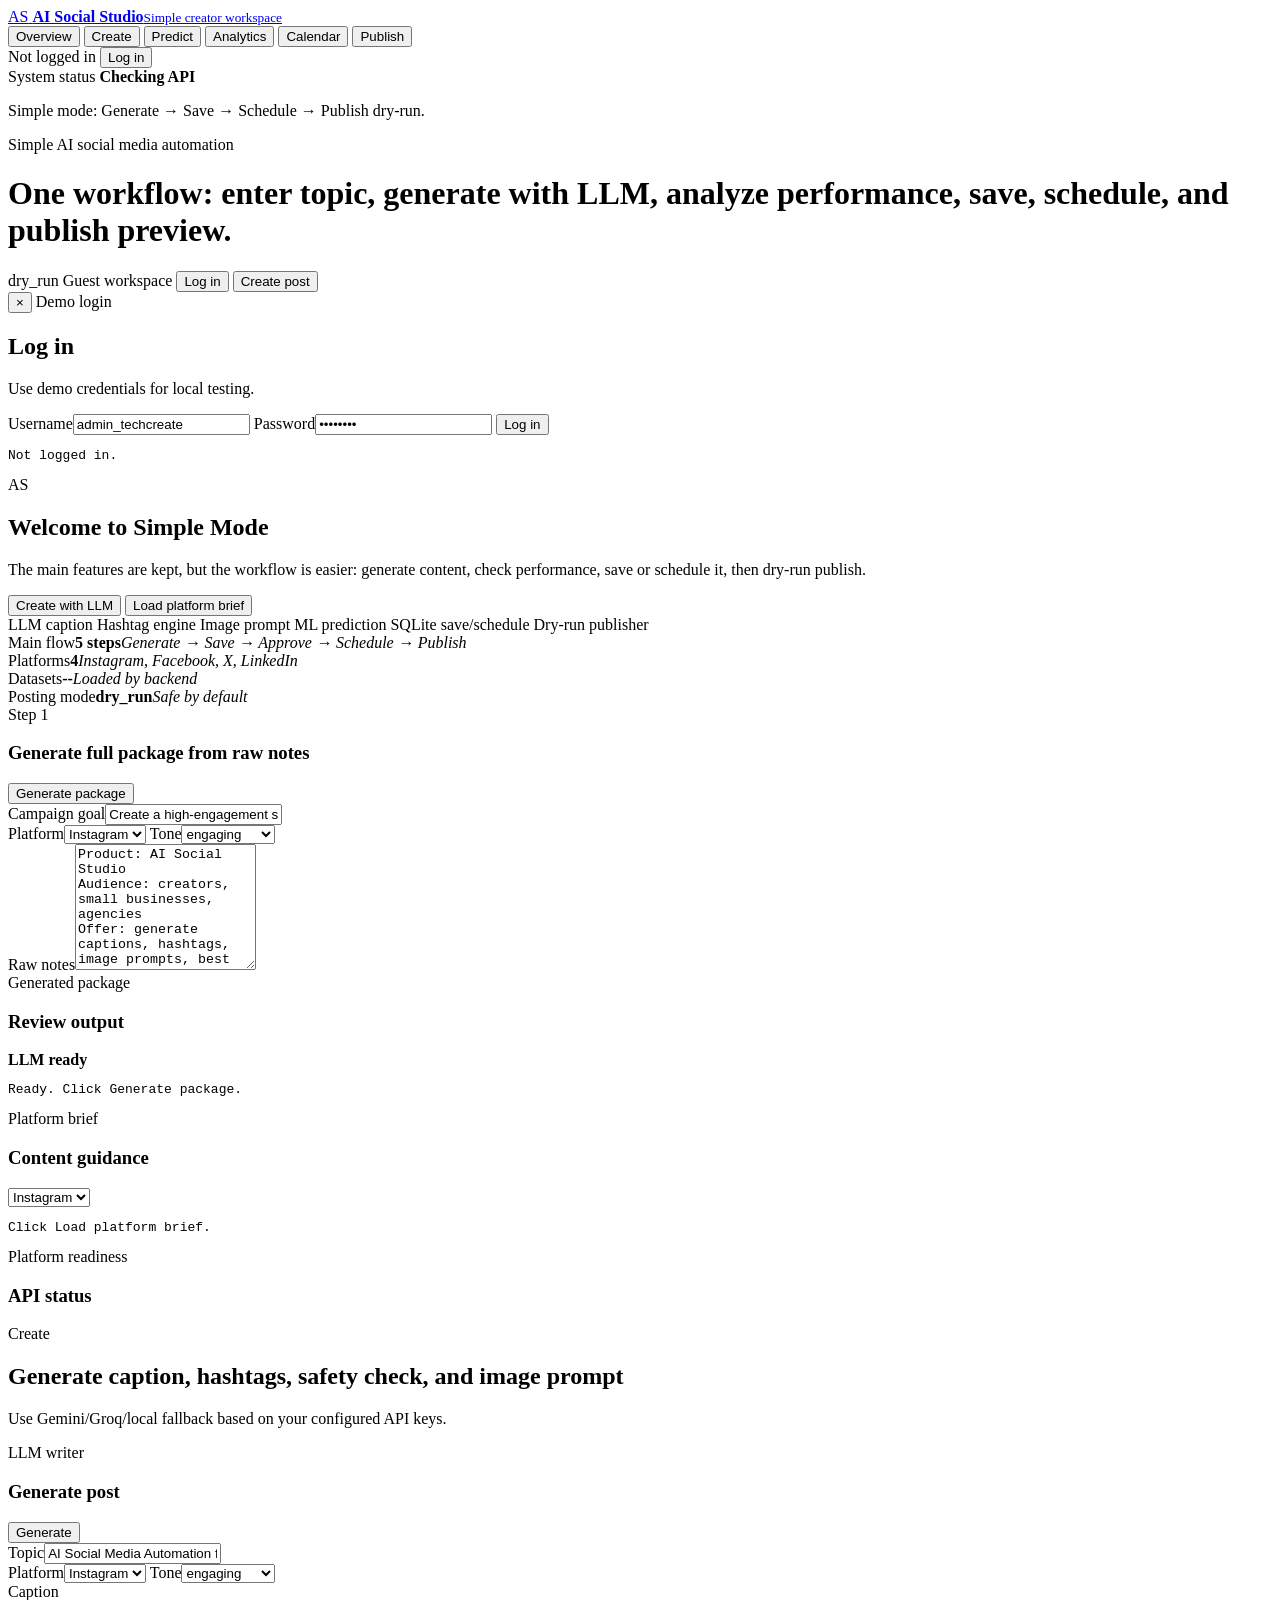
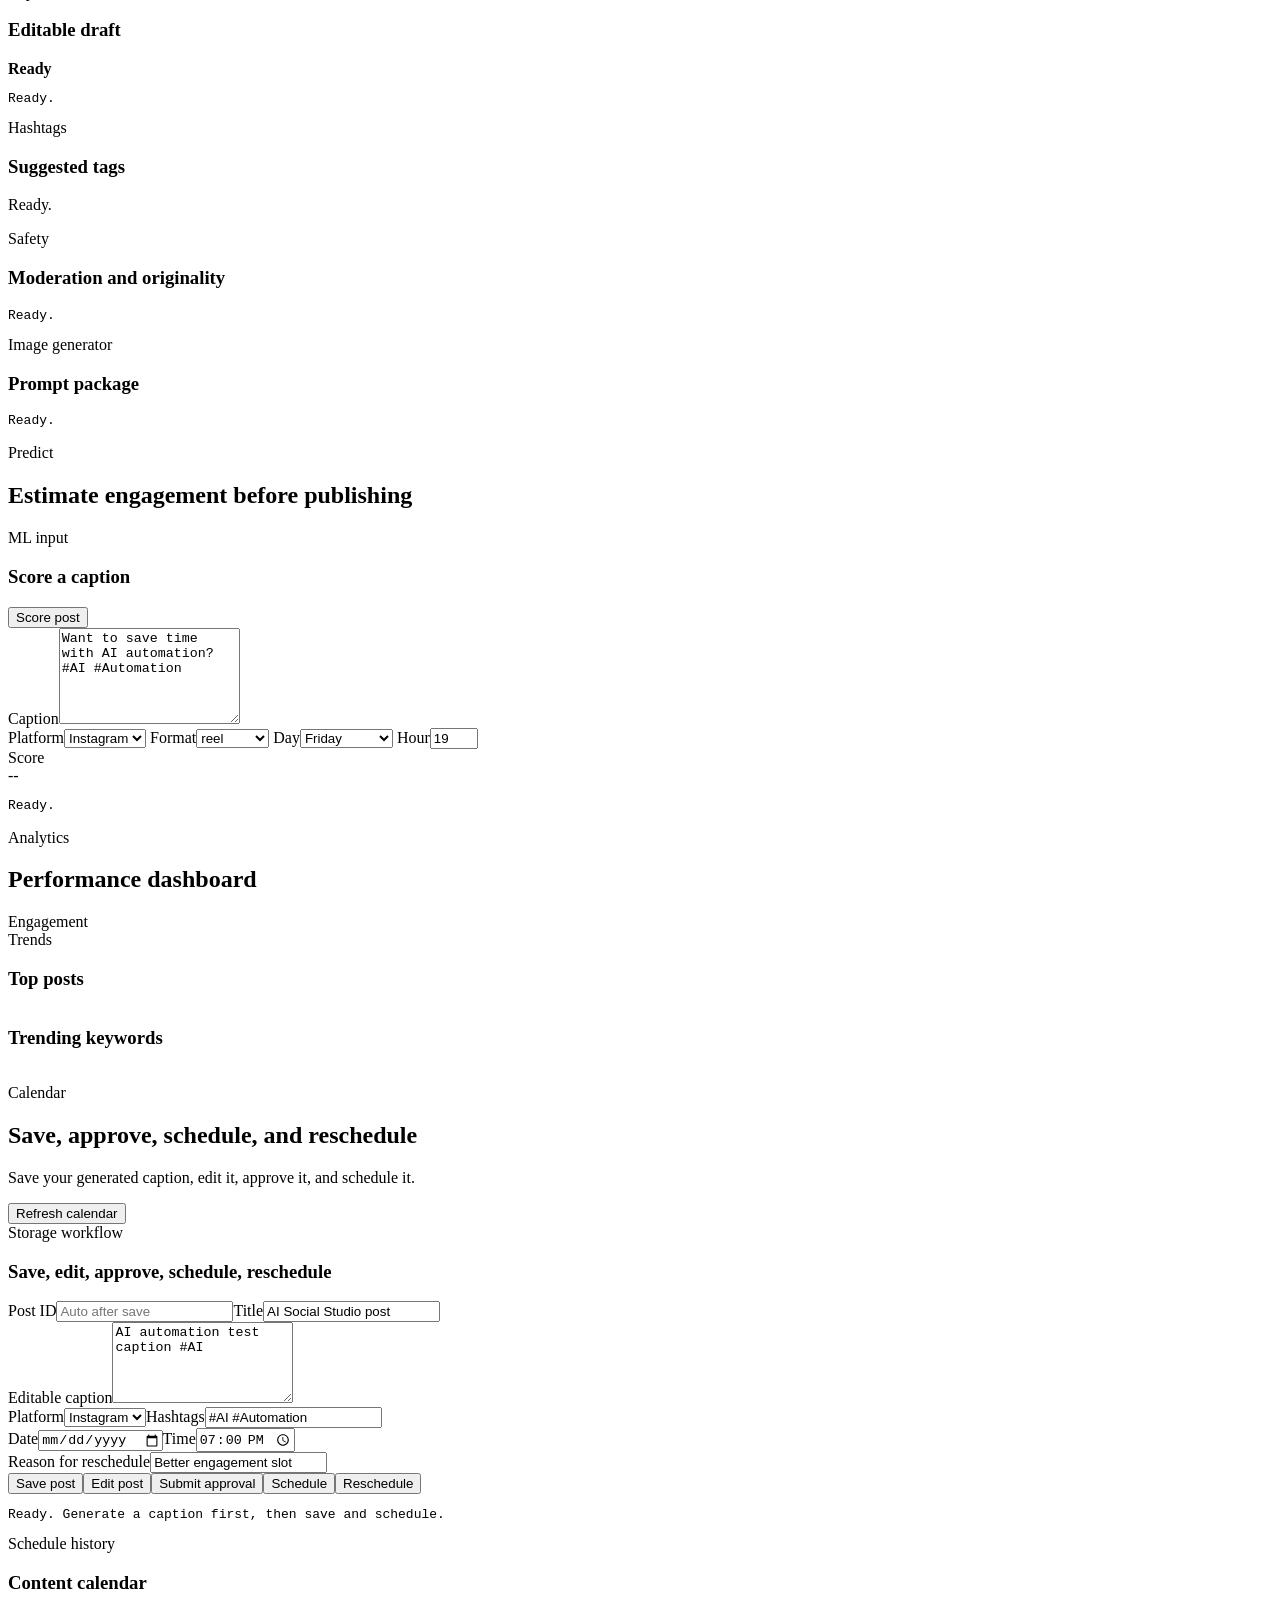
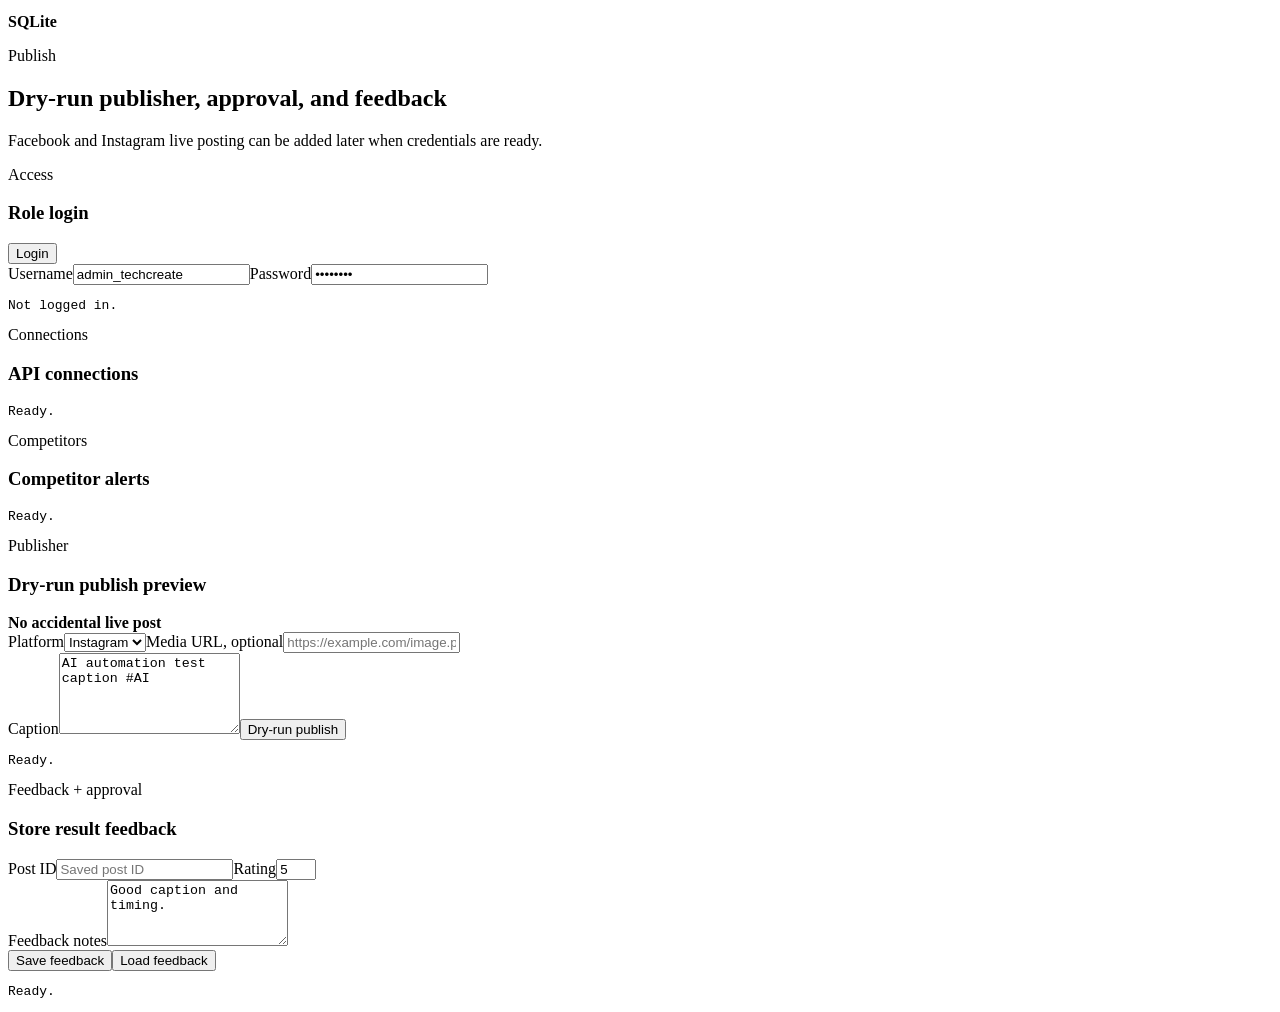
==== commit 1b1baf7a: "Use clean simple workflow frontend" ====
--- a/frontend/index.html
+++ b/frontend/index.html
@@ -4,8 +4,8 @@
   <meta charset="utf-8" />
   <meta name="viewport" content="width=device-width, initial-scale=1" />
   <title>AI Social Studio | Simple Workspace</title>
-  <meta name="description" content="Simple AI social media automation workspace with LLM content generation, prediction, scheduling, approval, feedback, and dry-run publishing." />
-  <link rel="stylesheet" href="/static/styles.css?v=20260619-simple" />
+  <meta name="description" content="Simple AI social media automation workspace with LLM content generation, performance prediction, scheduling, approval, feedback, and dry-run publishing." />
+  <link rel="stylesheet" href="/static/styles.css?v=simple-workflow-v7" />
 </head>
 <body>
   <div class="app-shell">
@@ -14,7 +14,6 @@
         <span class="brand-mark">AS</span>
         <span><strong>AI Social Studio</strong><small>Simple creator workspace</small></span>
       </a>
-
       <nav class="tabs">
         <button class="tab active" data-tab="dashboard"><span>Overview</span></button>
         <button class="tab" data-tab="generate"><span>Create</span></button>
@@ -23,12 +22,10 @@
         <button class="tab" data-tab="calendar"><span>Calendar</span></button>
         <button class="tab" data-tab="admin"><span>Publish</span></button>
       </nav>
-
       <div class="nav-auth" id="sidebarAuth">
         <span class="user-info" id="sidebarUserInfo">Not logged in</span>
         <button class="logout-btn" id="sidebarLoginBtn">Log in</button>
       </div>
-
       <div class="sidebar-card">
         <span class="label">System status</span>
         <strong id="apiStatus">Checking API</strong>
@@ -40,13 +37,12 @@
       <header class="topbar">
         <div>
           <p class="eyebrow">Simple AI social media automation</p>
-          <h1>One easy workflow: enter topic, generate with LLM, review, schedule, and dry-run publish.</h1>
+          <h1>One workflow: enter topic, generate with LLM, analyze performance, save, schedule, and publish preview.</h1>
         </div>
         <div class="top-actions">
           <span class="status-pill" id="postingModeBadge">dry_run</span>
           <span class="user-pill" id="userPill">Guest workspace</span>
           <button class="ghost small" id="loginOpen">Log in</button>
-          <button class="ghost small" id="logoutBtn" style="display:none">Log out</button>
           <button class="cta small" data-jump="generate">Create post</button>
         </div>
       </header>
@@ -69,14 +65,13 @@
           <div class="hero-logo-wrap">AS</div>
           <div class="hero-text">
             <h2>Welcome to Simple Mode</h2>
-            <p>This version is easier to use. Start from raw notes, then the system creates caption, hashtags, image prompt, prediction, best time, and dry-run publish preview.</p>
+            <p>The main features are kept, but the workflow is easier: generate content, check performance, save or schedule it, then dry-run publish.</p>
           </div>
           <div class="hero-ctas">
             <button class="cta small" data-jump="generate">Create with LLM</button>
             <button class="ghost small" id="loadBriefButton">Load platform brief</button>
           </div>
         </div>
-
         <div class="feature-row">
           <span class="feature-badge">LLM caption</span>
           <span class="feature-badge">Hashtag engine</span>
@@ -85,14 +80,12 @@
           <span class="feature-badge">SQLite save/schedule</span>
           <span class="feature-badge">Dry-run publisher</span>
         </div>
-
         <div class="metric-strip">
           <article class="metric"><span>Main flow</span><strong>5 steps</strong><em>Generate → Save → Approve → Schedule → Publish</em></article>
           <article class="metric"><span>Platforms</span><strong>4</strong><em>Instagram, Facebook, X, LinkedIn</em></article>
           <article class="metric"><span>Datasets</span><strong id="datasetCount">--</strong><em>Loaded by backend</em></article>
           <article class="metric"><span>Posting mode</span><strong id="postingMode">dry_run</strong><em>Safe by default</em></article>
         </div>
-
         <div class="split-grid command-grid">
           <form class="tool-card form-card command-card" id="rawPostForm">
             <div class="card-head"><div><span>Step 1</span><h3>Generate full package from raw notes</h3></div><button type="submit" class="cta small">Generate package</button></div>
@@ -106,27 +99,17 @@
 Offer: generate captions, hashtags, image prompts, best time, and dry-run publishing
 CTA: Try the AI workflow today</textarea></label>
           </form>
-
           <article class="tool-card output-card command-output">
             <div class="card-head"><div><span>Generated package</span><h3>Review output</h3></div><b class="status-chip">LLM ready</b></div>
             <pre id="rawPostOutput">Ready. Click Generate package.</pre>
-            <div class="inline-actions" style="margin-top:12px">
-              <button type="button" class="ghost small" id="reviewPackageButton" data-jump="generate">Open in Create</button>
-              <button type="button" class="ghost small" id="publishPackageButton" data-jump="admin">Move to Publisher</button>
-            </div>
           </article>
         </div>
-
         <div class="split-grid dashboard-split">
           <article class="tool-card">
             <div class="card-head"><div><span>Platform brief</span><h3>Content guidance</h3></div><select id="briefPlatform" class="compact-select"><option>Instagram</option><option>Facebook</option><option>X</option><option>LinkedIn</option></select></div>
             <pre id="briefOutput">Click Load platform brief.</pre>
           </article>
-          <article class="tool-card">
-            <span class="label">Platform readiness</span>
-            <h3>API status</h3>
-            <div class="platform-grid" id="platformReadiness"></div>
-          </article>
+          <article class="tool-card"><span class="label">Platform readiness</span><h3>API status</h3><div class="platform-grid" id="platformReadiness"></div></article>
         </div>
       </section>
 
@@ -140,7 +123,6 @@
               <label>Platform<select name="platform"><option>Instagram</option><option>Facebook</option><option>X</option><option>LinkedIn</option></select></label>
               <label>Tone<select name="tone"><option>engaging</option><option>professional</option><option>casual</option><option>motivational</option></select></label>
             </div>
-            <div class="inline-actions"><button type="button" class="ghost small" id="useBriefButton">Use brief topic</button><button type="button" class="ghost small" id="copyToPublisherButton">Send to publisher</button></div>
           </form>
           <article class="tool-card output-card"><div class="card-head"><div><span>Caption</span><h3>Editable draft</h3></div><b class="status-chip">Ready</b></div><pre id="captionOutput">Ready.</pre></article>
         </div>
@@ -171,15 +153,22 @@
       <section class="workspace" id="analytics">
         <div class="section-title"><p class="eyebrow">Analytics</p><h2>Performance dashboard</h2></div>
         <div class="metric-strip" id="metricStrip"></div>
-        <div class="split-grid">
-          <article class="tool-card"><span class="label">Engagement</span><div class="bar-visual" id="engagementBars"></div></article>
-          <article class="tool-card"><span class="label">Trends</span><div class="trend-cloud" id="trendCloud"></div></article>
-        </div>
+        <div class="split-grid"><article class="tool-card"><span class="label">Engagement</span><div class="bar-visual" id="engagementBars"></div></article><article class="tool-card"><span class="label">Trends</span><div class="trend-cloud" id="trendCloud"></div></article></div>
         <div class="card-grid"><article class="tool-card wide"><h3>Top posts</h3><div class="table-wrap"><table id="topPostsTable"></table></div></article><article class="tool-card wide"><h3>Trending keywords</h3><div class="table-wrap"><table id="trendsTable"></table></div></article></div>
       </section>
 
       <section class="workspace" id="calendar">
-        <div class="section-title split-title"><div><p class="eyebrow">Calendar</p><h2>Save, approve, schedule, and reschedule</h2><p>The connected SQLite workflow card appears below.</p></div><button id="refreshCalendar" class="ghost small">Refresh calendar</button></div>
+        <div class="section-title split-title"><div><p class="eyebrow">Calendar</p><h2>Save, approve, schedule, and reschedule</h2><p>Save your generated caption, edit it, approve it, and schedule it.</p></div><button id="refreshCalendar" class="ghost small">Refresh calendar</button></div>
+        <article class="tool-card wide">
+          <div class="card-head"><div><span>Storage workflow</span><h3>Save, edit, approve, schedule, reschedule</h3></div></div>
+          <div class="grid-2"><label>Post ID<input id="dbPost" type="number" placeholder="Auto after save"></label><label>Title<input id="dbTitle" value="AI Social Studio post"></label></div>
+          <label>Editable caption<textarea id="dbCaption" rows="5">AI automation test caption #AI</textarea></label>
+          <div class="grid-2"><label>Platform<select id="dbPlatform"><option>Instagram</option><option>Facebook</option><option>X</option><option>LinkedIn</option></select></label><label>Hashtags<input id="dbTags" value="#AI #Automation"></label></div>
+          <div class="grid-2"><label>Date<input id="dbDate" type="date"></label><label>Time<input id="dbTime" type="time" value="19:00"></label></div>
+          <label>Reason for reschedule<input id="dbReason" value="Better engagement slot"></label>
+          <div class="inline-actions"><button class="cta small" id="savePost">Save post</button><button class="ghost small" id="editPost">Edit post</button><button class="ghost small" id="submitPost">Submit approval</button><button class="cta small" id="schedulePost">Schedule</button><button class="ghost small" id="reschedulePost">Reschedule</button></div>
+          <pre id="dbOut">Ready. Generate a caption first, then save and schedule.</pre>
+        </article>
         <article class="tool-card"><div class="card-head"><div><span>Schedule history</span><h3>Content calendar</h3></div><b class="status-chip">SQLite</b></div><div class="calendar-lane" id="calendarLane"></div><div class="table-wrap"><table id="calendarTable"></table></div></article>
       </section>
 
@@ -187,14 +176,14 @@
         <div class="section-title"><p class="eyebrow">Publish</p><h2>Dry-run publisher, approval, and feedback</h2><p>Facebook and Instagram live posting can be added later when credentials are ready.</p></div>
         <div class="card-grid">
           <form class="tool-card" id="loginForm"><div class="card-head"><div><span>Access</span><h3>Role login</h3></div><button type="submit" class="cta small">Login</button></div><div class="grid-2"><label>Username<input name="username" value="admin_techcreate" /></label><label>Password<input name="password" type="password" value="admin123" /></label></div><pre id="loginOutput">Not logged in.</pre></form>
-          <article class="tool-card"><span class="label">Connections</span><h3>API connections</h3><div class="integration-grid" id="integrationStatus"></div></article>
+          <article class="tool-card"><span class="label">Connections</span><h3>API connections</h3><pre id="integrationStatus">Ready.</pre></article>
           <article class="tool-card"><span class="label">Competitors</span><h3>Competitor alerts</h3><pre id="competitorOutput">Ready.</pre></article>
-          <article class="tool-card wide"><div class="card-head"><div><span>Publisher</span><h3>Dry-run publish preview</h3></div><b class="status-chip">Safe mode</b></div><div class="grid-2"><label>Platform<select id="publishPlatform"><option>Instagram</option><option>Facebook</option><option>X</option><option>LinkedIn</option></select></label><label>Media URL<input id="publishMediaUrl" placeholder="https://example.com/image.png" /></label></div><label>Caption<textarea id="publishCaption" rows="5">AI automation test caption #AI</textarea></label><div class="inline-actions"><button id="publishButton" class="cta small">Dry-run publish</button><button id="telegramButton" class="ghost small">Telegram test</button></div><pre id="publishOutput">Ready.</pre></article>
+          <article class="tool-card wide"><div class="card-head"><div><span>Publisher</span><h3>Dry-run publish preview</h3></div><b class="status-chip">No accidental live post</b></div><div class="grid-2"><label>Platform<select id="publishPlatform"><option>Instagram</option><option>Facebook</option><option>X</option><option>LinkedIn</option></select></label><label>Media URL, optional<input id="publishMediaUrl" placeholder="https://example.com/image.png" /></label></div><label>Caption<textarea id="publishCaption" rows="5">AI automation test caption #AI</textarea></label><button id="publishButton" class="cta small">Dry-run publish</button><pre id="publishOutput">Ready.</pre></article>
+          <article class="tool-card wide"><div class="card-head"><div><span>Feedback + approval</span><h3>Store result feedback</h3></div></div><div class="grid-2"><label>Post ID<input id="apPost" type="number" placeholder="Saved post ID"></label><label>Rating<input id="reviewRating" type="number" min="1" max="5" value="5"></label></div><label>Feedback notes<textarea id="reviewNotes" rows="4">Good caption and timing.</textarea></label><div class="inline-actions"><button class="cta small" id="saveFeedback">Save feedback</button><button class="ghost small" id="loadFeedback">Load feedback</button></div><pre id="reviewOut">Ready.</pre></article>
         </div>
       </section>
     </main>
   </div>
-
-  <script src="/static/app.js?v=20260619-simple"></script>
+  <script src="/static/simple_app.js?v=simple-workflow-v7"></script>
 </body>
 </html>
